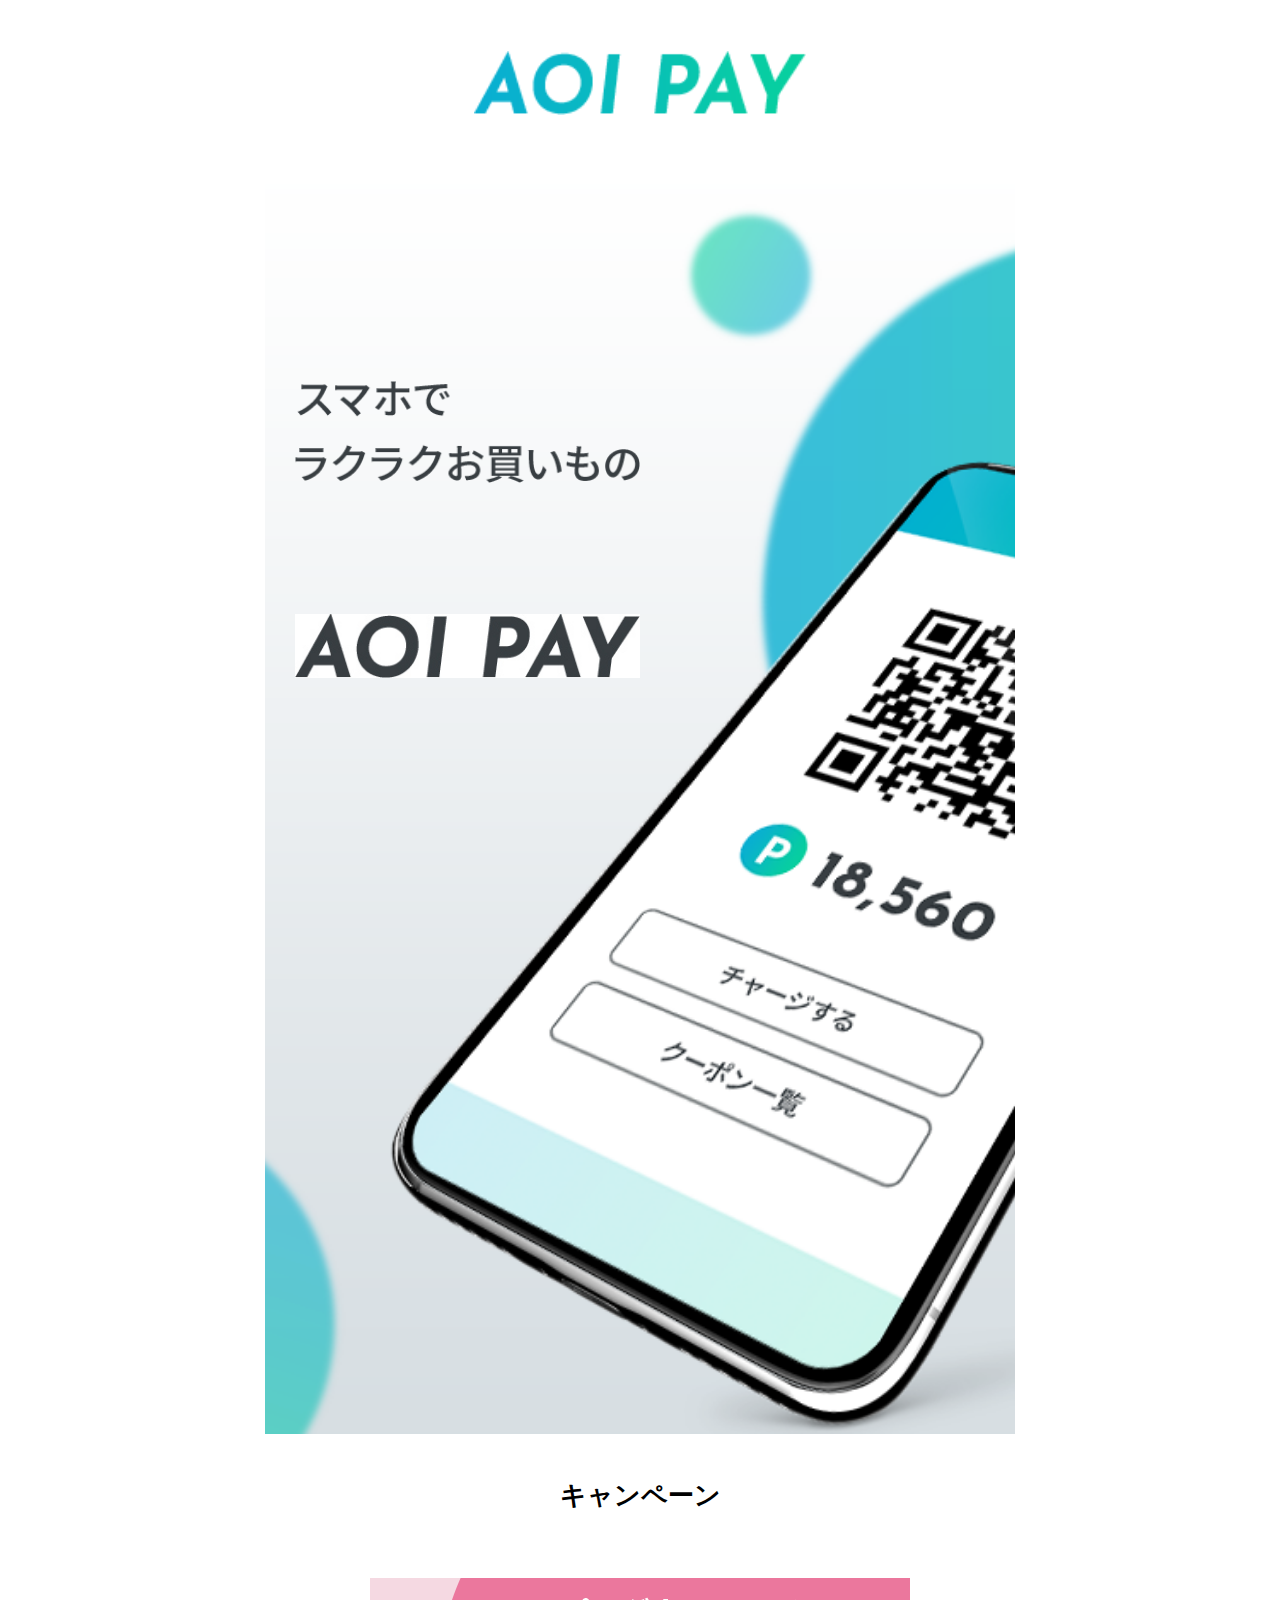
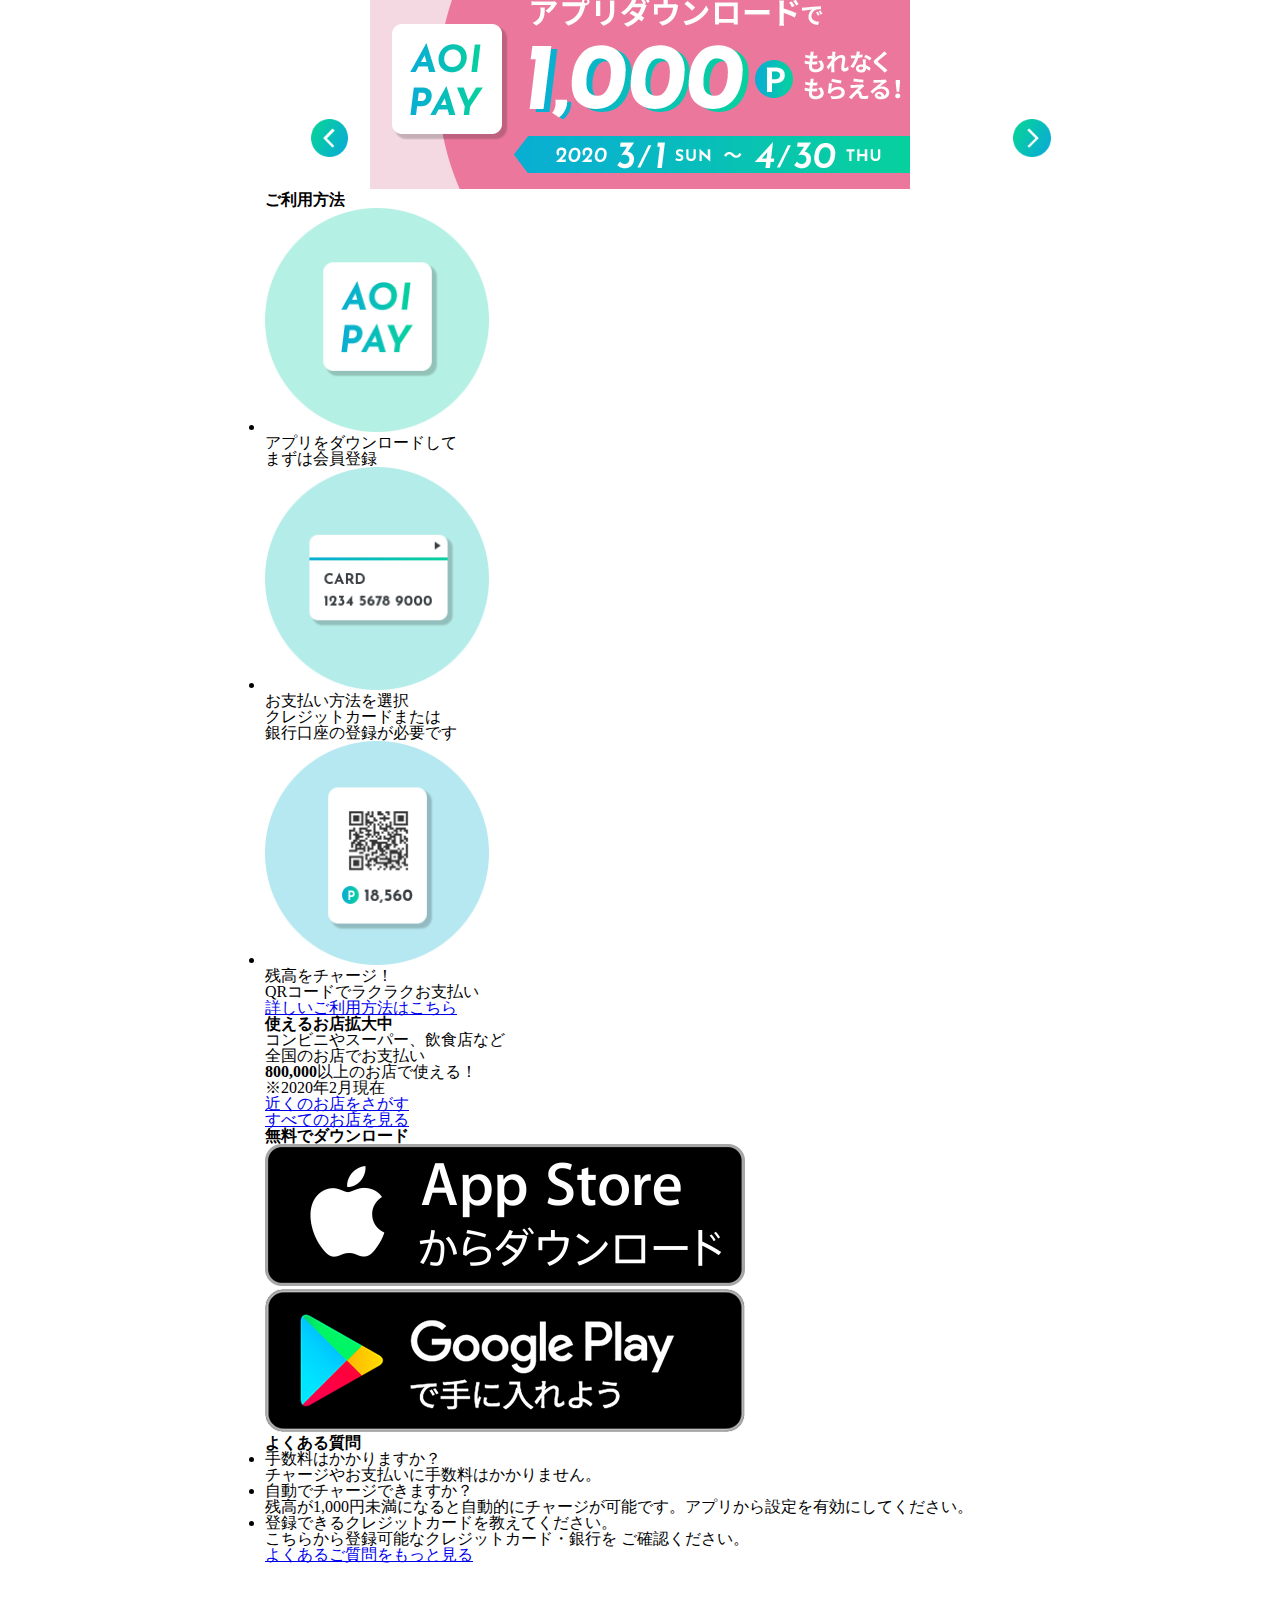
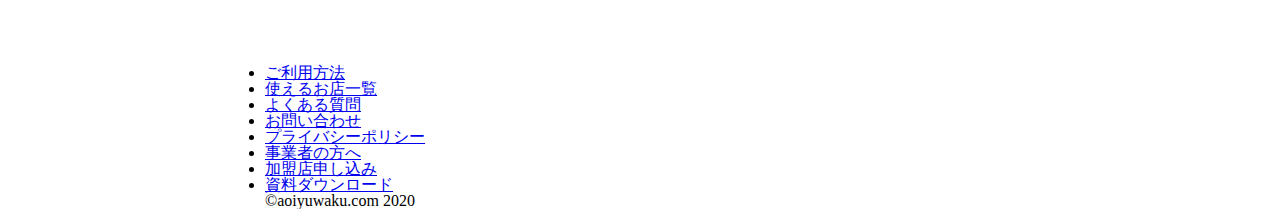
==== index.html @ 3f1d5251 "自宅修正0909" ====
<!DOCTYPE html>
<html lang="ja">

<head>
    <meta charset="UTF-8">
    <title>AOIPAY</title>
    <meta name="description" content="AOIPAY">
    <meta name="viewport" content="width=device-width, initial-scale=1">
    <link href="reset.css" rel="stylesheet" type="text/css">
    <link href="style.css" rel="stylesheet" type="text/css">
</head>

<body>
    <header>
        <p class="header_aoipay"><img src="images/header_aoipay.png" alt="AOIPAY"></p>
        <p class="headar_btn"><img src="images/header_menu.png" alt="menu"></p>
        <p><img src="images/border.png" alt="線"></p>
    </header>
    <section class="main_view">
        <h1><img src="images/main_aoipay.png" alt="AOIPAY"></h1>
        <p><img src="images/main_leadtxt.png" alt="スマホでラク ラクお買いもの"></p>
    </section>
    <section class="campaign">
        <h2>キャンペーン</h2>
        <div class="campaign-grop">
            <a herf="#"><img src="images/bnr.png" class="campaign-bnr" alt="アプリダウンロードで1000Pもらえる"></a>
            <p class="campaign-left_btn"><img src="images/left_btn.png" alt=""></p>
            <p class="campaign-right_btn"><img src="images/right_btn.png" alt=""></p>
        </div>
    </section>
    <section class="service">
        <h2>ご利用方法</h2>
        <div class="service_grop">
            <ul>
                <li>
                    <p class="aoipay_icon"><img src="images/aoipay_icon.png" alt="AOIPAY"></p>
                    <p class="service_text">アプリをダウンロードして<br>まずは会員登録</p>
                </li>
                <li>
                    <p class="card_icon"><img src="images/card_icon.png" alt="カード"></p>
                    <div class="service_text">
                        <p>お支払い方法を選択</p>
                        <p>クレジットカードまたは<br>銀行口座の登録が必要です</p>
                    </div>
                </li>
                <li>
                    <p class="QR-icon"><img src="images/QR-icon.png" alt=QRコード></p>
                    <p class="service_text">残高をチャージ！<br>QRコードでラクラクお支払い</p>
                </li>
            </ul>
        </div>
        <div class="btn"><a href="#">詳しいご利用方法はこちら</a></div>
    </section>
    <section class="announce">
        <h2>使えるお店拡大中</h2>
        <p>コンビニやスーパー、飲食店など<br>全国のお店でお支払い</p>
        <p><b>800,000</b>以上のお店で使える！</p>
        <p>※2020年2月現在</p>
        <div><a href="#">近くのお店をさがす</a></div>
        <div><a href="#">すべてのお店を見る</a></div>
    </section>
    <section class="download">
        <h2>無料でダウンロード</h2>
        <p><a herf="#" target="_blank" rel="noopener noreferrer"><img src="images/appstore.png"
                    alt="App Storeからダウンロード"></a></p>
        <p><a herf="#" target="_blank" rel="noopener noreferrer"><img src="images/googleplay.png"
                    alt="Google Playで手に入れよう"></a></p>
    </section>
    <section class="cussion">
        <h2>よくある質問</h2>
        <ul>
            <li>
                <dl>
                    <dt>手数料はかかりますか？</dt>
                    <dd>チャージやお支払いに手数料はかかりません。</dd>
                </dl>
            </li>
            <li>
                <dl>
                    <dt>自動でチャージできますか？</dt>
                    <dd>残高が1,000円未満になると自動的にチャージが可能です。アプリから設定を有効にしてください。</dd>
                </dl>
            </li>
            <li>
                <dl>
                    <dt>登録できるクレジットカードを教えてください。</dt>
                    <dd><a herf="#">こちら</a>から登録可能なクレジットカード・銀行を ご確認ください。</dd>
                </dl>
            </li>
            <div><a href="#">よくあるご質問をもっと見る</a></div>
        </ul>
    </section>
    <footer>
        <p><img src="images/footer_aoipay.png" alt="AOIPAY"></p>
        <div>
            <a href="＃" target="_blank" rel="noopener noreferrer"><img src="images/twitter.png" alt="Twitter"></a>
            <a href="＃" target="_blank" rel="noopener noreferrer"><img src="images/facebook.png" alt="facebook"></a>
            <a href="＃" target="_blank" rel="noopener noreferrer"><img src="images/instagram.png" alt="Instagram"></a>
        </div>
        <div>
            <ul>
                <li><a href="#" target="_blank" rel="noopener noreferrer">ご利用方法</a></li>
                <li><a href="#" target="_blank" rel="noopener noreferrer">使えるお店一覧</a></li>
                <li><a href="#" target="_blank" rel="noopener noreferrer">よくある質問</a></li>
                <li><a href="#" target="_blank" rel="noopener noreferrer">お問い合わせ</a></li>
                <li><a href="#" target="_blank" rel="noopener noreferrer">プライバシーポリシー</a></li>
                <li><a href="#" target="_blank" rel="noopener noreferrer">事業者の方へ</a></li>
                <li><a href="#" target="_blank" rel="noopener noreferrer">加盟店申し込み</a></li>
                <li><a href="#" target="_blank" rel="noopener noreferrer">資料ダウンロード</a></li>
            </ul>
            <p><small>&copy;aoiyuwaku.com 2020</small></p>
        </div>
    </footer>
</body>

</html>
---- style.css ----
body {
    max-width: 750px;
    margin: 0 auto;
}

header {
    position: relative;
    height: 12vw;
}

header .header_aoipay {
    width: 26vw;
    margin: 0 auto;
    height: 12vw;
    padding-top: 4vw;
}

header .header_aoipay img {
    width: 26vw;
}

header .headar_btn img {
    height: 9vw;
    position: absolute;
    left: 88vw;
    top: 1.7vw;
}

/*メイン*/

.main_view {
    max-width: 100%;
    height: 100vw;
    background-image: url(images/mv.png);
    background-position: center;
    background-size: cover;
    position: relative;
}

.main_view h1 img {
    position: absolute;
    top: 36%;
    left: 4%;
    width: 46%;
}

.main_view p img {
    position: absolute;
    top: 17.8%;
    left: 4%;
    width: 46%;
}

.campaign h2 {
    font-size: 1.6rem;
    text-align: center;
    margin-top: 6.6%;
    margin-bottom: 9.3%;
}

.campaign .campaign-grop {
    width: 72%;
    margin: 0 auto;
    position: relative;
}

.campaign .campaign-grop img {
    width: 72%;
    margin: 0 auto;
}

.campaign-left_btn img {
    width: 100%;
}

.campaign .campaign-grop .campaign-bnr {
    width: 100%;
    position: relative;
}

.campaign .campaign-right_btn img {
    width: 100%;
}

.campaign .campaign-left_btn img {
    width: 100%;
}

.campaign .campaign-left_btn {
    width: 7%;
    position: absolute;
    left: -11%;
    top: 11vw;
}

.campaign .campaign-right_btn {
    width: 7%;
    position: absolute;
    right: -11vw;
    top: 11vw;
}

.service  .aoipay_icon{
    width: 100%;
}
.service .card_icon{
    width: 100%;
}
.service .QR-icon{
    width: 100%;
}
.service  .aoipay_icon img{
    width: 29.8%;
}
.service .card_icon img{
    width: 29.8%;
}
.service .QR-icon img{
    width: 29.8%;
}
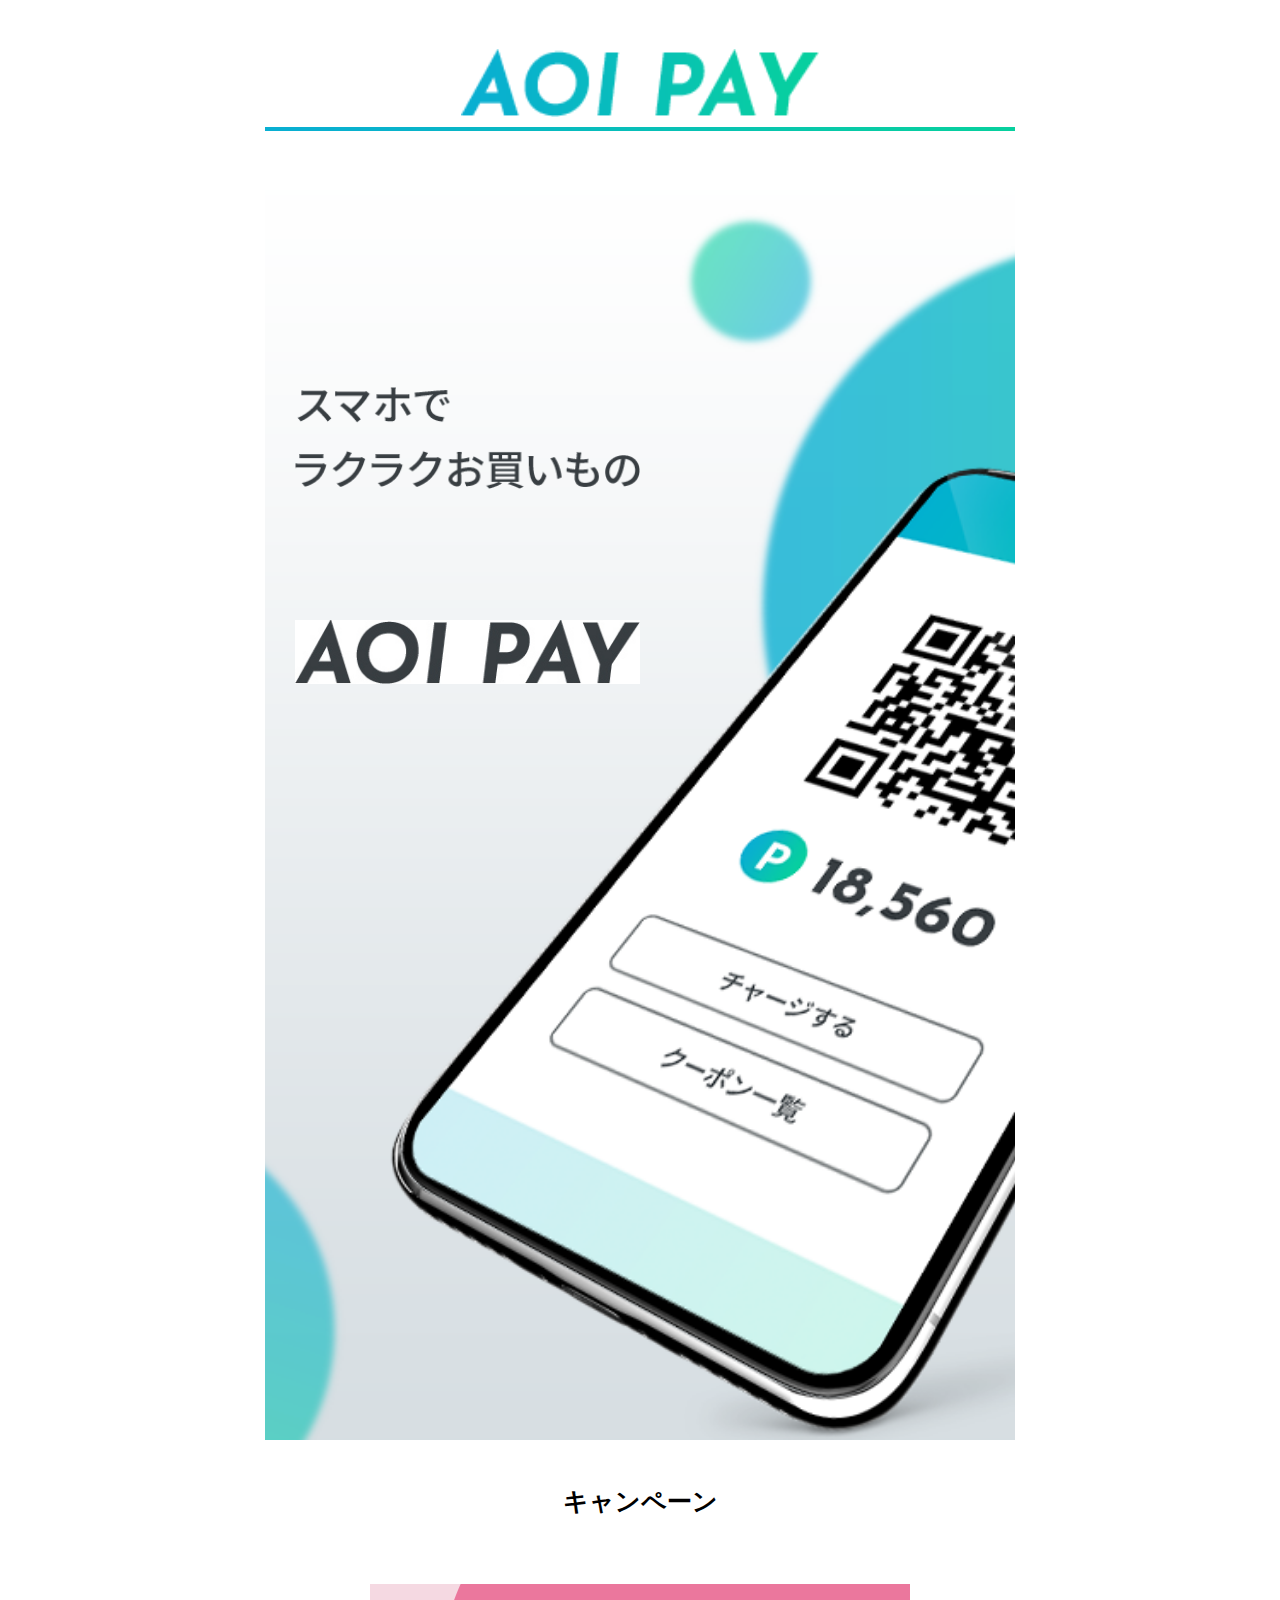
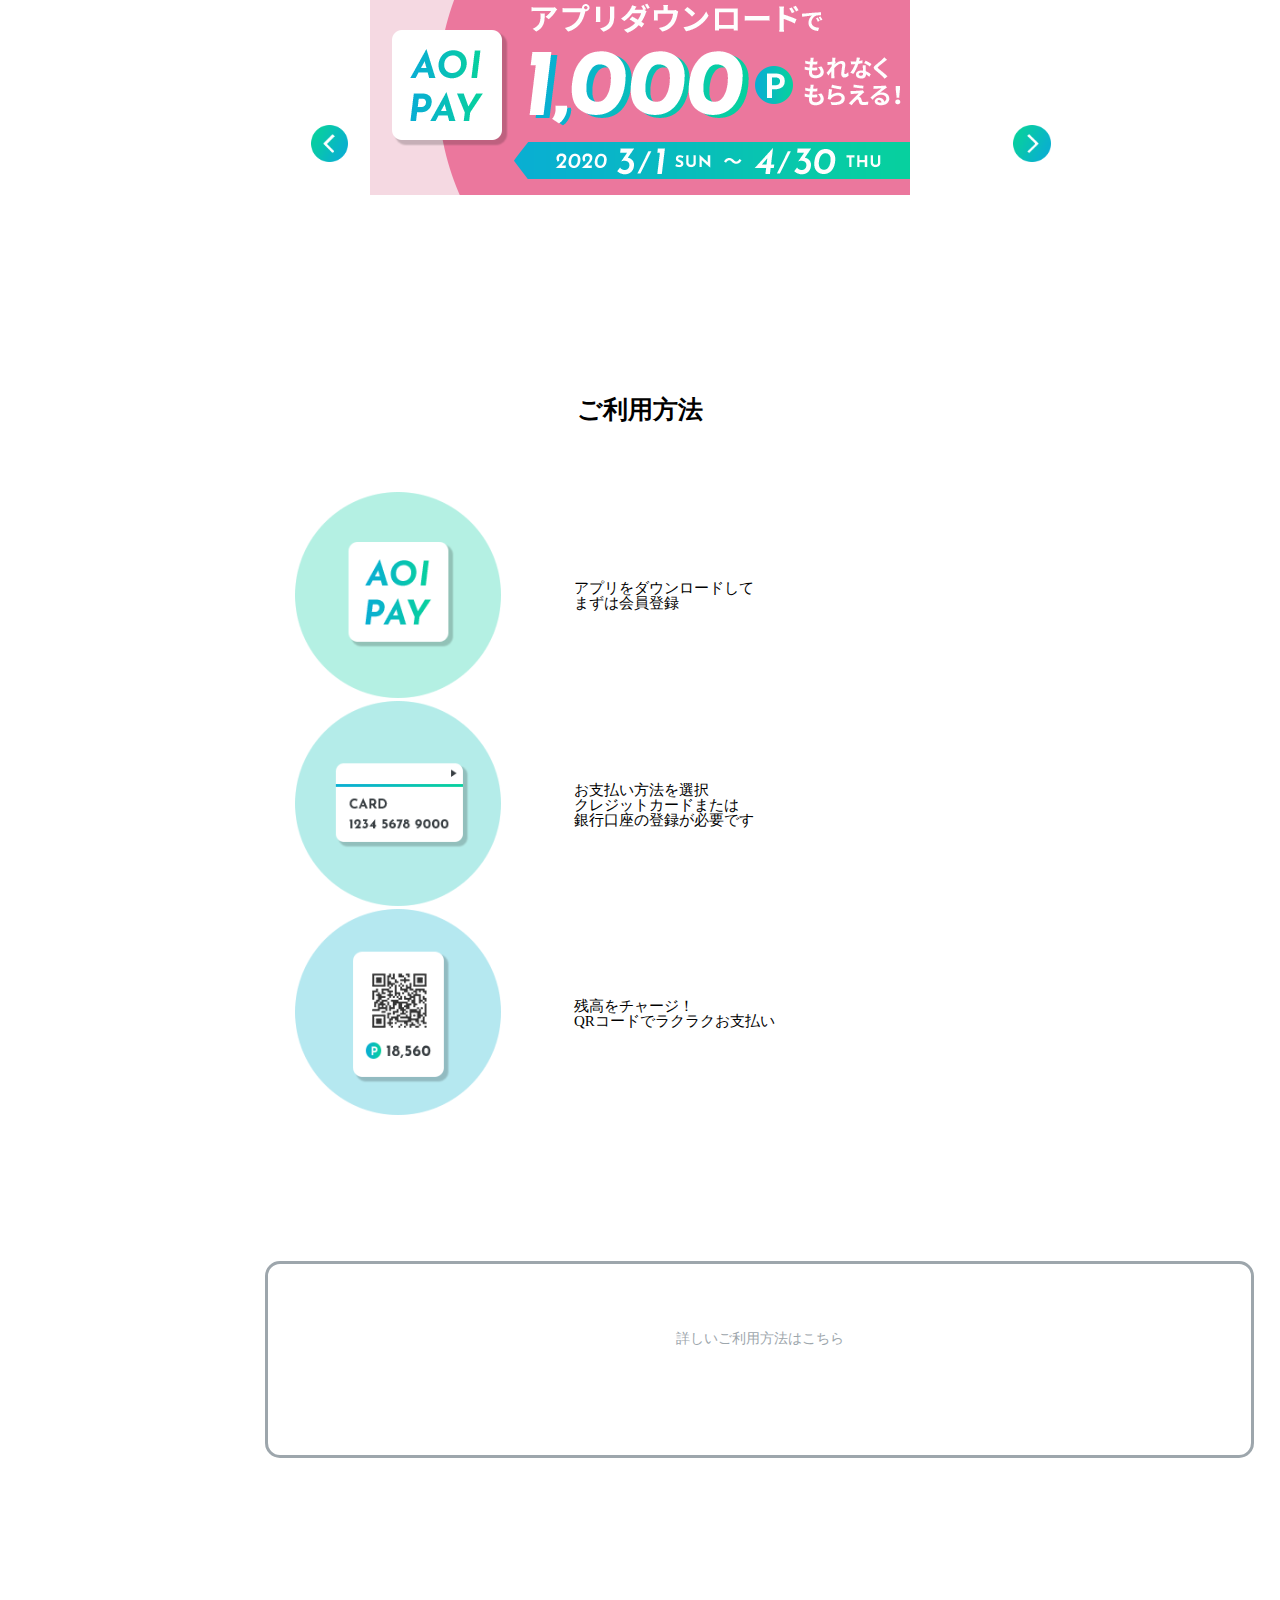
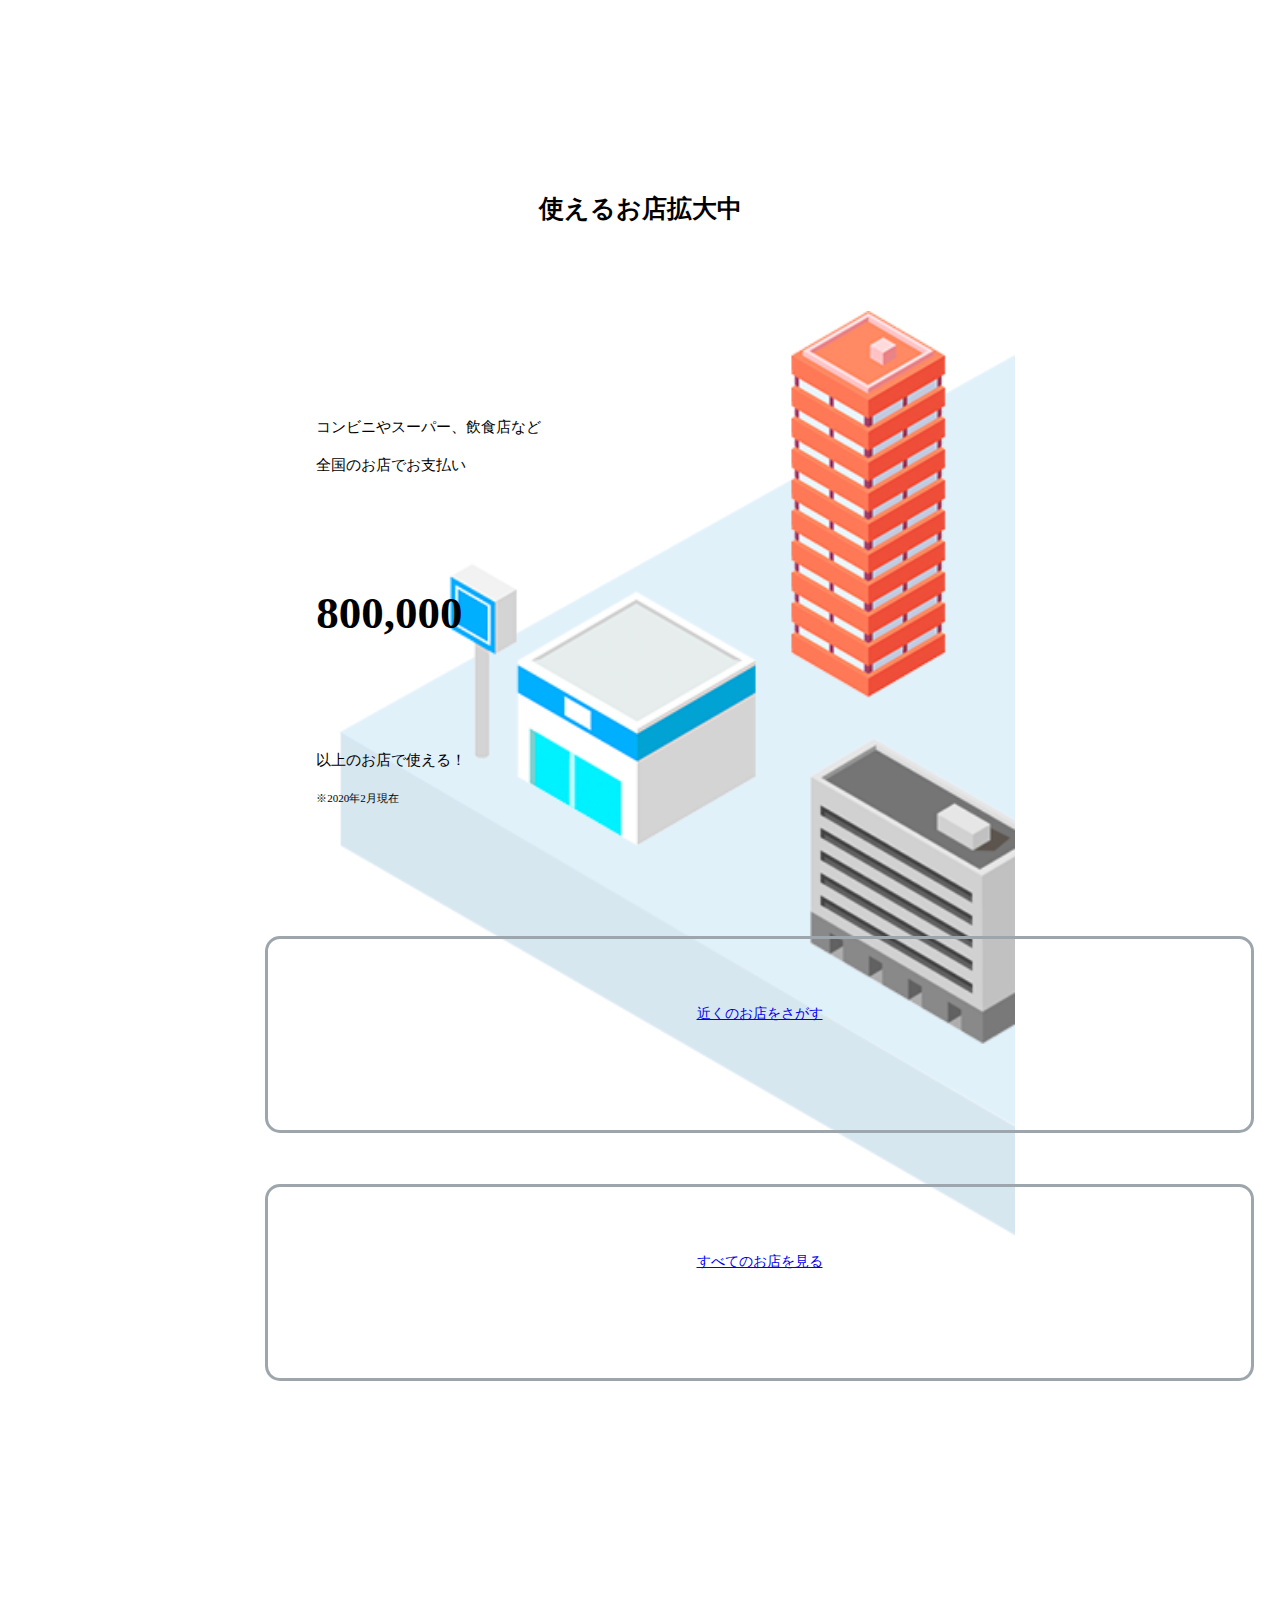
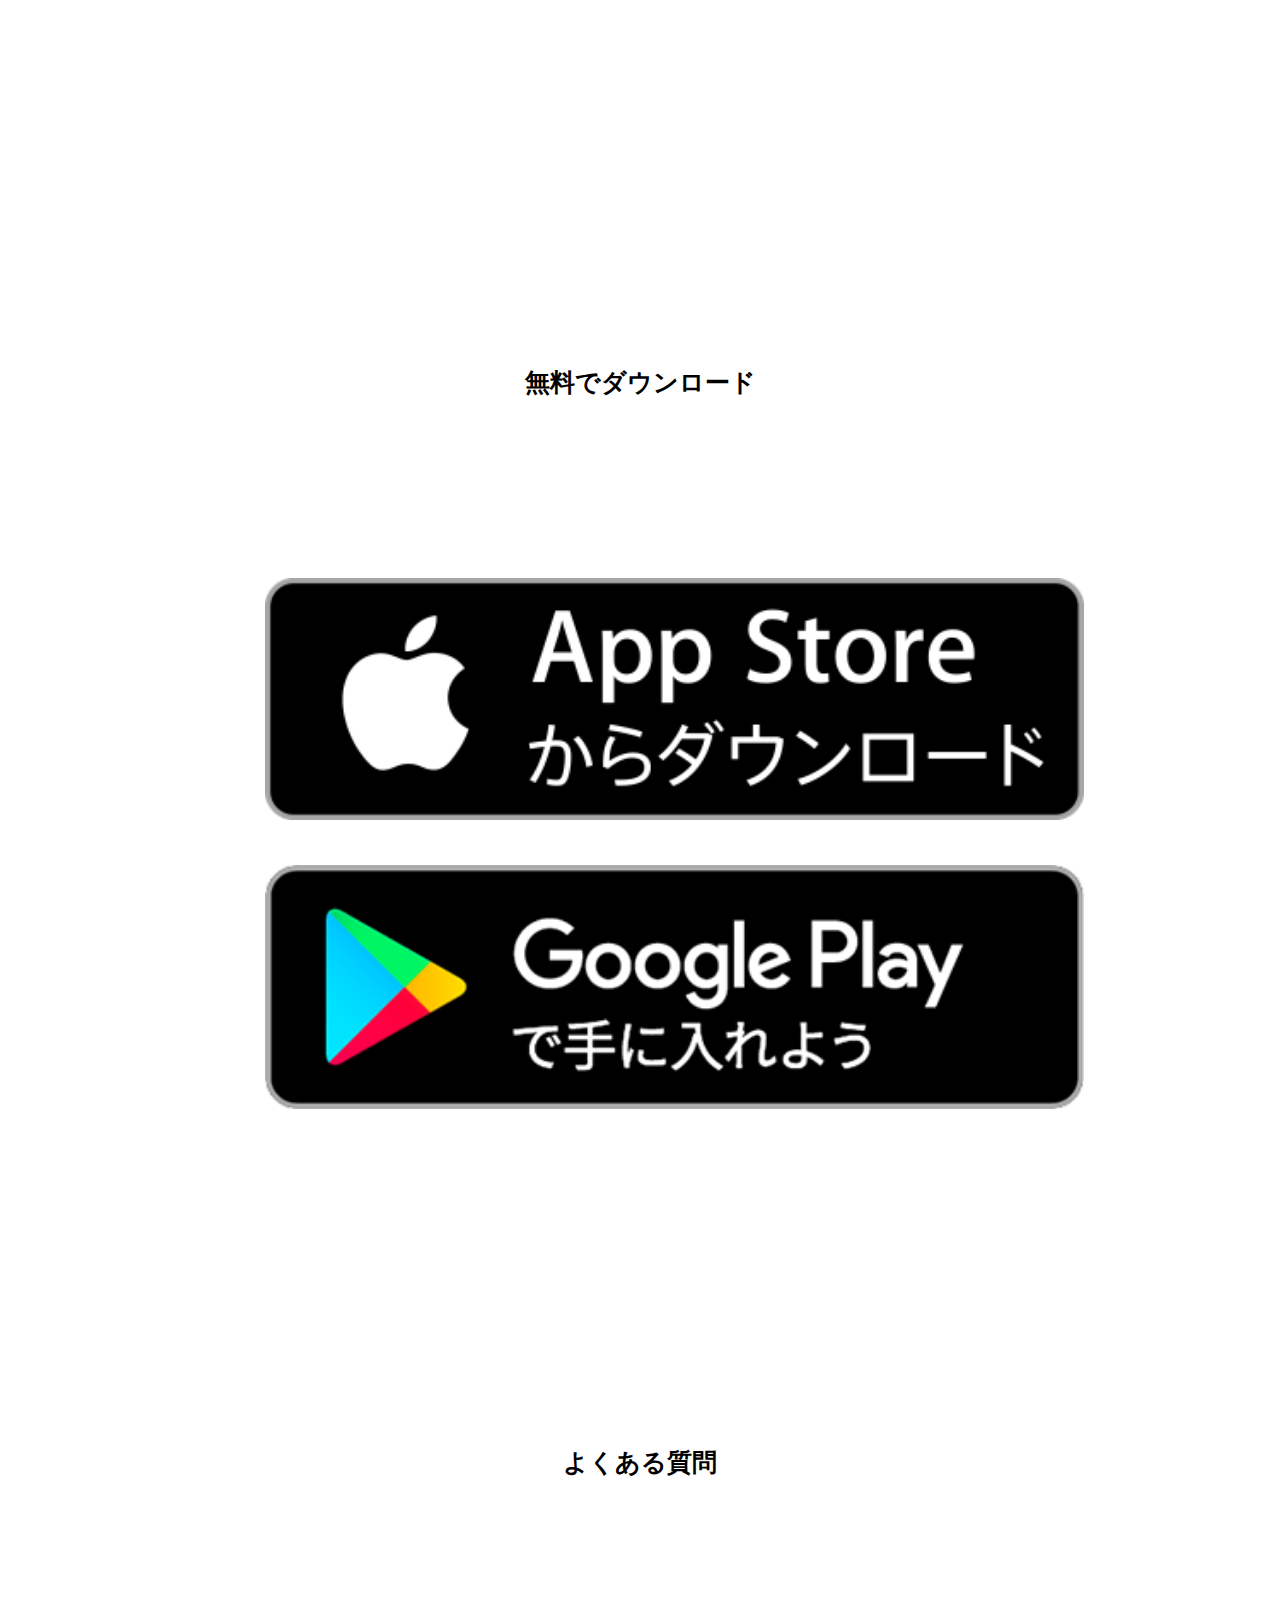
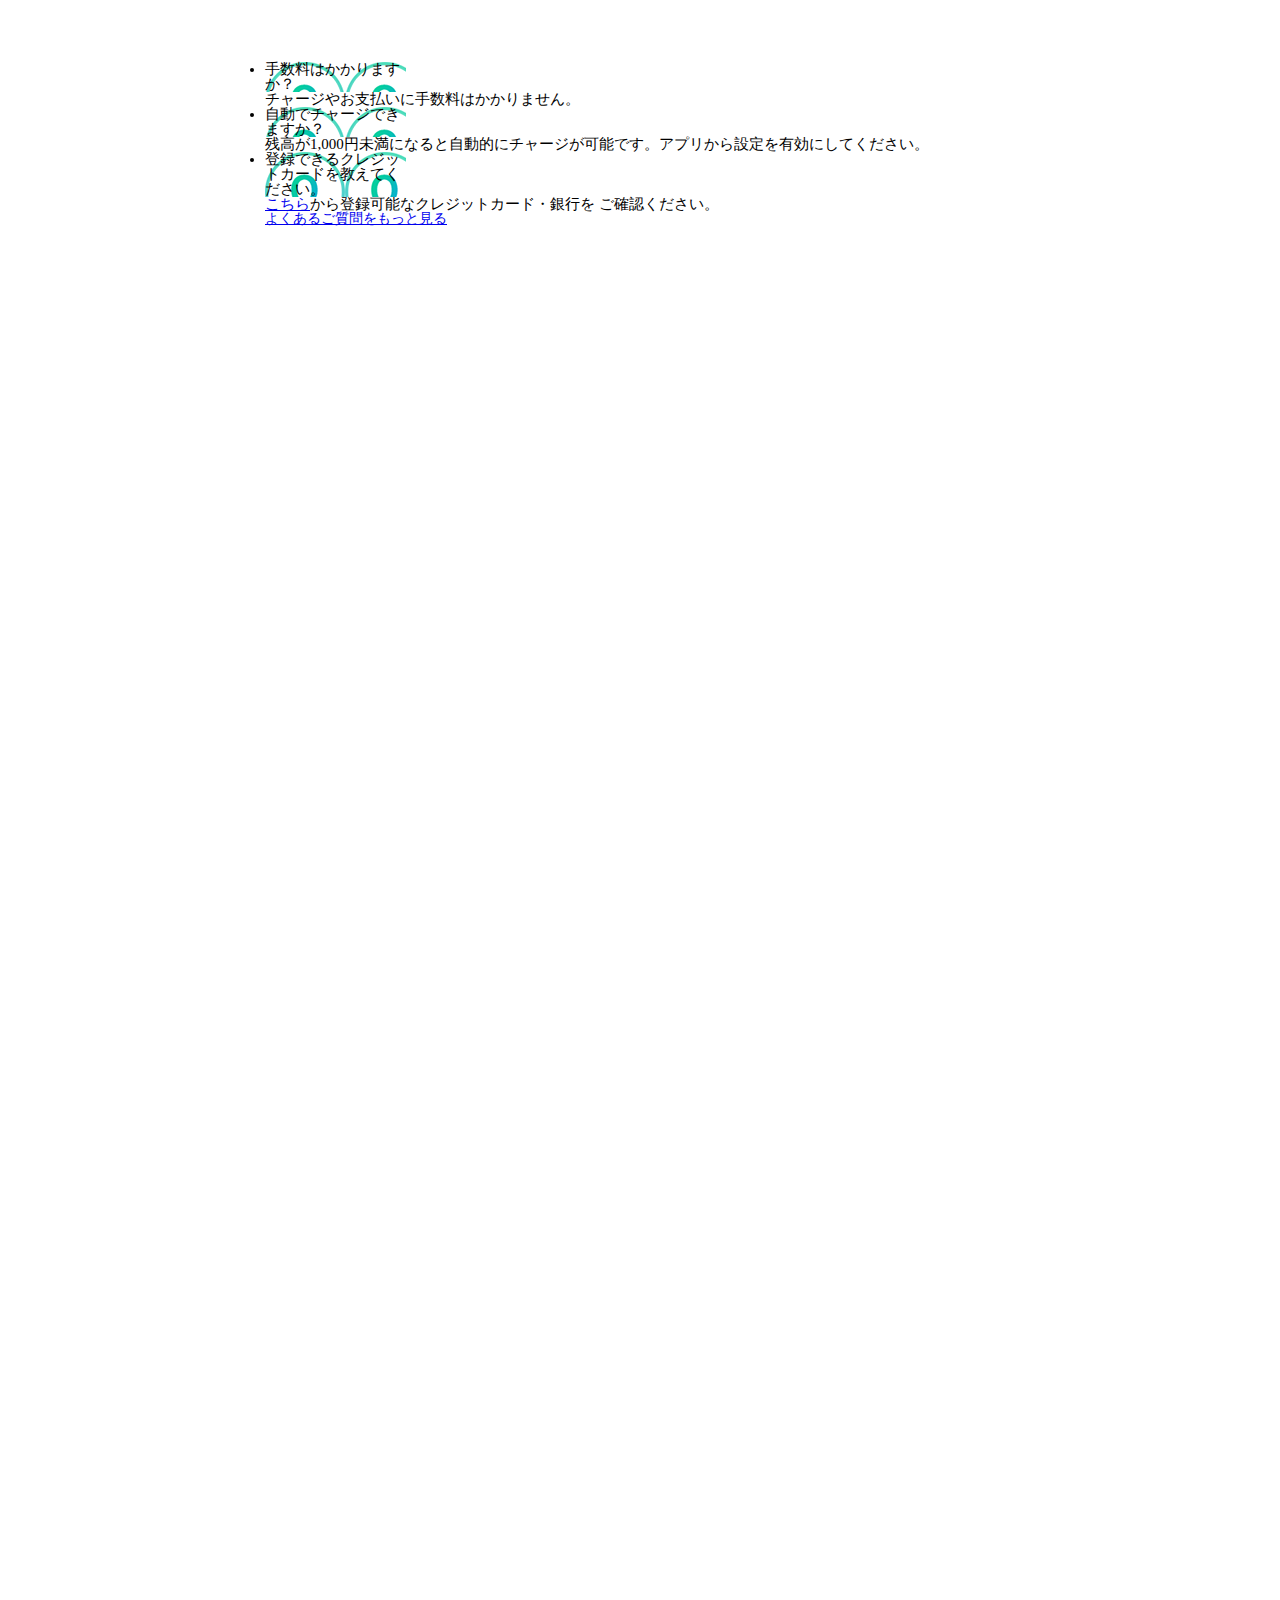
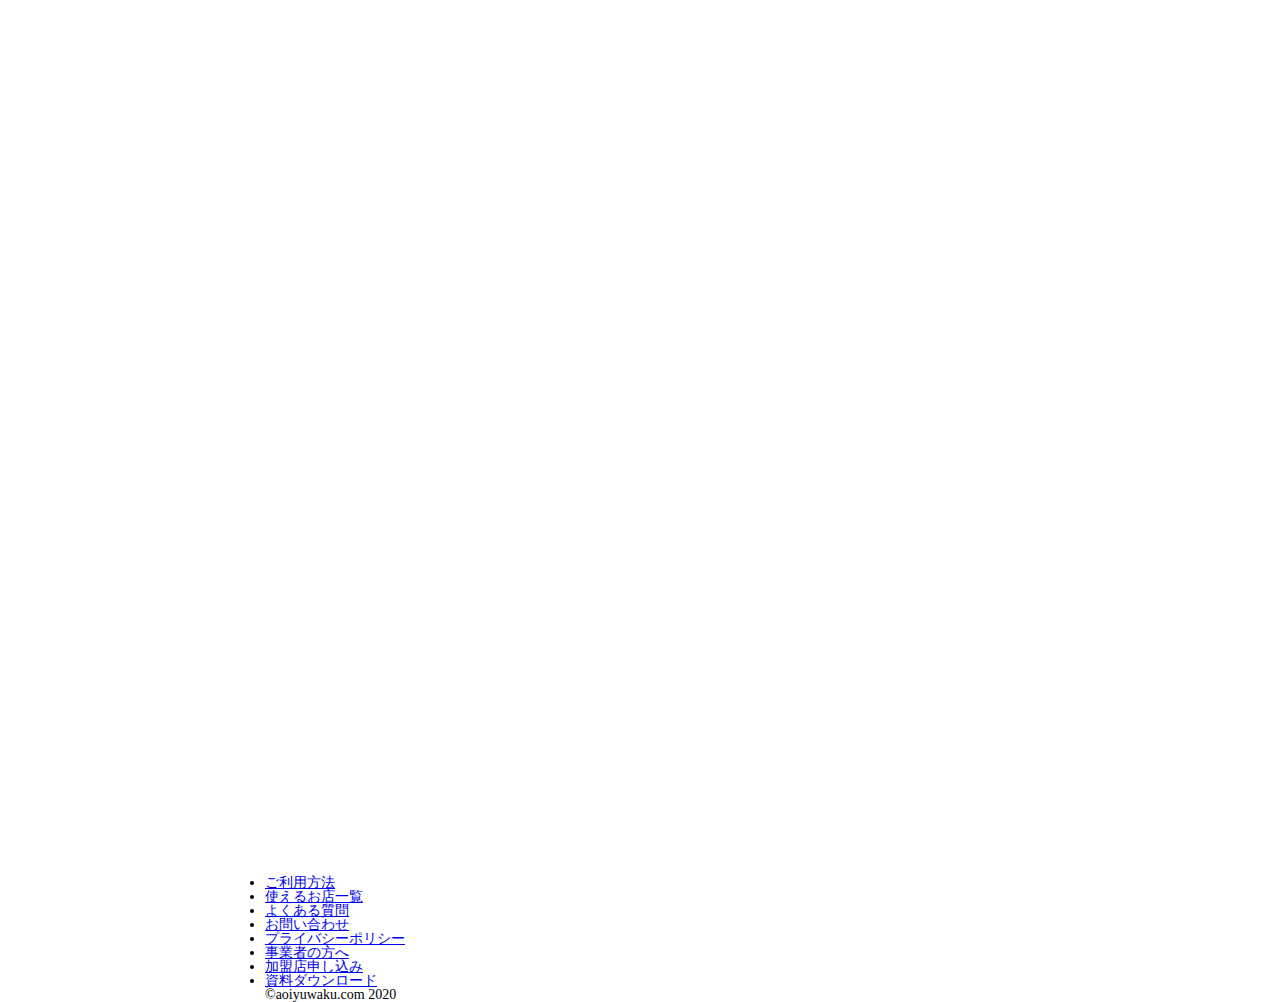
==== commit 80336251: "修正　自宅" ====
--- a/index.html
+++ b/index.html
@@ -23,7 +23,7 @@
     <section class="campaign">
         <h2>キャンペーン</h2>
         <div class="campaign-grop">
-            <a herf="#"><img src="images/bnr.png" class="campaign-bnr" alt="アプリダウンロードで1000Pもらえる"></a>
+            <a href="#"><img src="images/bnr.png" class="campaign-bnr" alt="アプリダウンロードで1000Pもらえる"></a>
             <p class="campaign-left_btn"><img src="images/left_btn.png" alt=""></p>
             <p class="campaign-right_btn"><img src="images/right_btn.png" alt=""></p>
         </div>
@@ -53,17 +53,20 @@
     </section>
     <section class="announce">
         <h2>使えるお店拡大中</h2>
-        <p>コンビニやスーパー、飲食店など<br>全国のお店でお支払い</p>
-        <p><b>800,000</b>以上のお店で使える！</p>
-        <p>※2020年2月現在</p>
-        <div><a href="#">近くのお店をさがす</a></div>
-        <div><a href="#">すべてのお店を見る</a></div>
+        <div class="announce-text">
+            <p>コンビニやスーパー、飲食店など<br>全国のお店でお支払い</p>
+            <p><b>800,000</b><br>以上のお店で使える！</p>
+            <p>※2020年2月現在</p>
+        </div>
+        </div>
+        <div class="announce-btn"><a href="#">近くのお店をさがす</a></div>
+        <div class="announce-btn"><a href="#">すべてのお店を見る</a></div>
     </section>
     <section class="download">
         <h2>無料でダウンロード</h2>
-        <p><a herf="#" target="_blank" rel="noopener noreferrer"><img src="images/appstore.png"
+        <p><a href="#" target="_blank" rel="noopener noreferrer"><img src="images/appstore.png"
                     alt="App Storeからダウンロード"></a></p>
-        <p><a herf="#" target="_blank" rel="noopener noreferrer"><img src="images/googleplay.png"
+        <p><a href="#" target="_blank" rel="noopener noreferrer"><img src="images/googleplay.png"
                     alt="Google Playで手に入れよう"></a></p>
     </section>
     <section class="cussion">
@@ -84,7 +87,7 @@
             <li>
                 <dl>
                     <dt>登録できるクレジットカードを教えてください。</dt>
-                    <dd><a herf="#">こちら</a>から登録可能なクレジットカード・銀行を ご確認ください。</dd>
+                    <dd><a href="#">こちら</a>から登録可能なクレジットカード・銀行を ご確認ください。</dd>
                 </dl>
             </li>
             <div><a href="#">よくあるご質問をもっと見る</a></div>
--- a/style.css
+++ b/style.css
@@ -1,26 +1,32 @@
+html {
+    font-size: 62.5%;
+}
+
 body {
     max-width: 750px;
     margin: 0 auto;
+    font-size: 1.4rem;
+}
+
+img {
+    width: 100%;
 }
 
 header {
     position: relative;
     height: 12vw;
+    border-bottom: solid 0.5vw;
+    border-image: linear-gradient(to right, #09afd2 0%, #07cfa0 100%);
 }
 
 header .header_aoipay {
-    width: 26vw;
-    margin: 0 auto;
-    height: 12vw;
-    padding-top: 4vw;
-}
-
-header .header_aoipay img {
-    width: 26vw;
-}
-
-header .headar_btn img {
-    height: 9vw;
+    width: 28vw;
+    margin: 0 auto;
+    padding-top: 3.8vw;
+}
+
+header .headar_btn {
+    width: 9vw;
     position: absolute;
     left: 88vw;
     top: 1.7vw;
@@ -37,14 +43,14 @@
     position: relative;
 }
 
-.main_view h1 img {
+.main_view h1 {
     position: absolute;
     top: 36%;
     left: 4%;
     width: 46%;
 }
 
-.main_view p img {
+.main_view p {
     position: absolute;
     top: 17.8%;
     left: 4%;
@@ -52,7 +58,7 @@
 }
 
 .campaign h2 {
-    font-size: 1.6rem;
+    font-size: 2.5rem;
     text-align: center;
     margin-top: 6.6%;
     margin-bottom: 9.3%;
@@ -64,26 +70,13 @@
     position: relative;
 }
 
-.campaign .campaign-grop img {
+.campaign .campaign-grop {
     width: 72%;
     margin: 0 auto;
 }
 
-.campaign-left_btn img {
-    width: 100%;
-}
-
 .campaign .campaign-grop .campaign-bnr {
-    width: 100%;
-    position: relative;
-}
-
-.campaign .campaign-right_btn img {
-    width: 100%;
-}
-
-.campaign .campaign-left_btn img {
-    width: 100%;
+    position: relative;
 }
 
 .campaign .campaign-left_btn {
@@ -100,21 +93,134 @@
     top: 11vw;
 }
 
-.service  .aoipay_icon{
-    width: 100%;
-}
-.service .card_icon{
-    width: 100%;
-}
-.service .QR-icon{
-    width: 100%;
-}
-.service  .aoipay_icon img{
-    width: 29.8%;
-}
-.service .card_icon img{
-    width: 29.8%;
-}
-.service .QR-icon img{
-    width: 29.8%;
+/*ご利用方法*/
+
+.service h2 {
+    font-size: 2.5rem;
+    text-align: center;
+    margin-top: 26.6%;
+    margin-bottom: 9.3%;
+}
+
+.service .service_text {
+    font-size: 1.5rem;
+}
+
+.service .aoipay_icon .card_icon .QR-icon {
+    width: 29.8%;
+}
+
+.service li {
+    display: flex;
+    width: 92%;
+    margin: 0 auto;
+    align-items: center;
+}
+
+.service li .aoipay_icon {
+    width: 29.8%;
+}
+
+.service li .card_icon {
+    width: 29.8%;
+}
+
+.service li .QR-icon {
+    width: 29.8%;
+}
+
+.service .btn {
+    border: solid;
+    border-radius: 15px;
+    color: rgb(157, 166, 172);
+    height: 9.6vw;
+    width: 76.8vw;
+    margin: 0 auto;
+    padding-top: 5.3vw;
+    text-align: center;
+    margin-top: 11.2vw;
+}
+
+.service .btn a {
+    text-decoration: none;
+    color: rgb(157, 166, 172);
+}
+.service_text {
+    margin-left: 5.73vw;
+}
+
+.announce {
+    background-image: url(images/town.png);
+    background-position: top 9vw right;
+    background-size: 52.8vw;
+    background-repeat: no-repeat;
+   
+}
+
+.announce h2 {
+    text-align: center;
+    font-size: 2.5rem;
+    margin-top: 26.4vw;
+    margin-bottom: 14.6vw;
+}
+
+.announce .announce-text {
+    text-align: left;
+    font-size: 1.5rem;
+    line-height:3vw;
+    margin-left: 4vw;
+}
+.announce .announce-text  :last-child{
+margin-bottom: 9.3vw;
+font-size: 1.1rem;
+}
+
+.announce .announce-text b {
+    font-size: 4.5rem;
+    line-height: 20vw;
+}
+
+.announce .announce-btn{
+    border: solid;
+    border-radius: 15px;
+    color: rgb(157, 166, 172);
+    height: 9.6vw;
+    width: 76.8vw;
+    margin: 0 auto;
+    padding-top: 5.3vw;
+    text-align: center;
+    margin-bottom: 4vw;
+}
+.announce .announce-btn :first-of-type{
+    margin-top: 10vw;
+   
+}
+
+.download h2 {
+    font-size: 2.5rem;
+    text-align: center;
+    margin-top: 46vw;
+    margin-bottom: 14.3vw;
+}
+
+.download p {
+    width: 64vw;
+    margin: 0 auto;
+    margin-bottom: 3.3vw;
+}
+
+.cussion h2 {
+    text-align: center;
+    font-size: 2.5rem;
+    margin-top: 26.4vw;
+    margin-bottom: 14.6vw;
+}
+
+.cussion dl {
+    font-size: 1.5rem;
+}
+
+.cussion dt {
+    background-image: url(images/Q-mark.png);
+    width: 11vw;
 }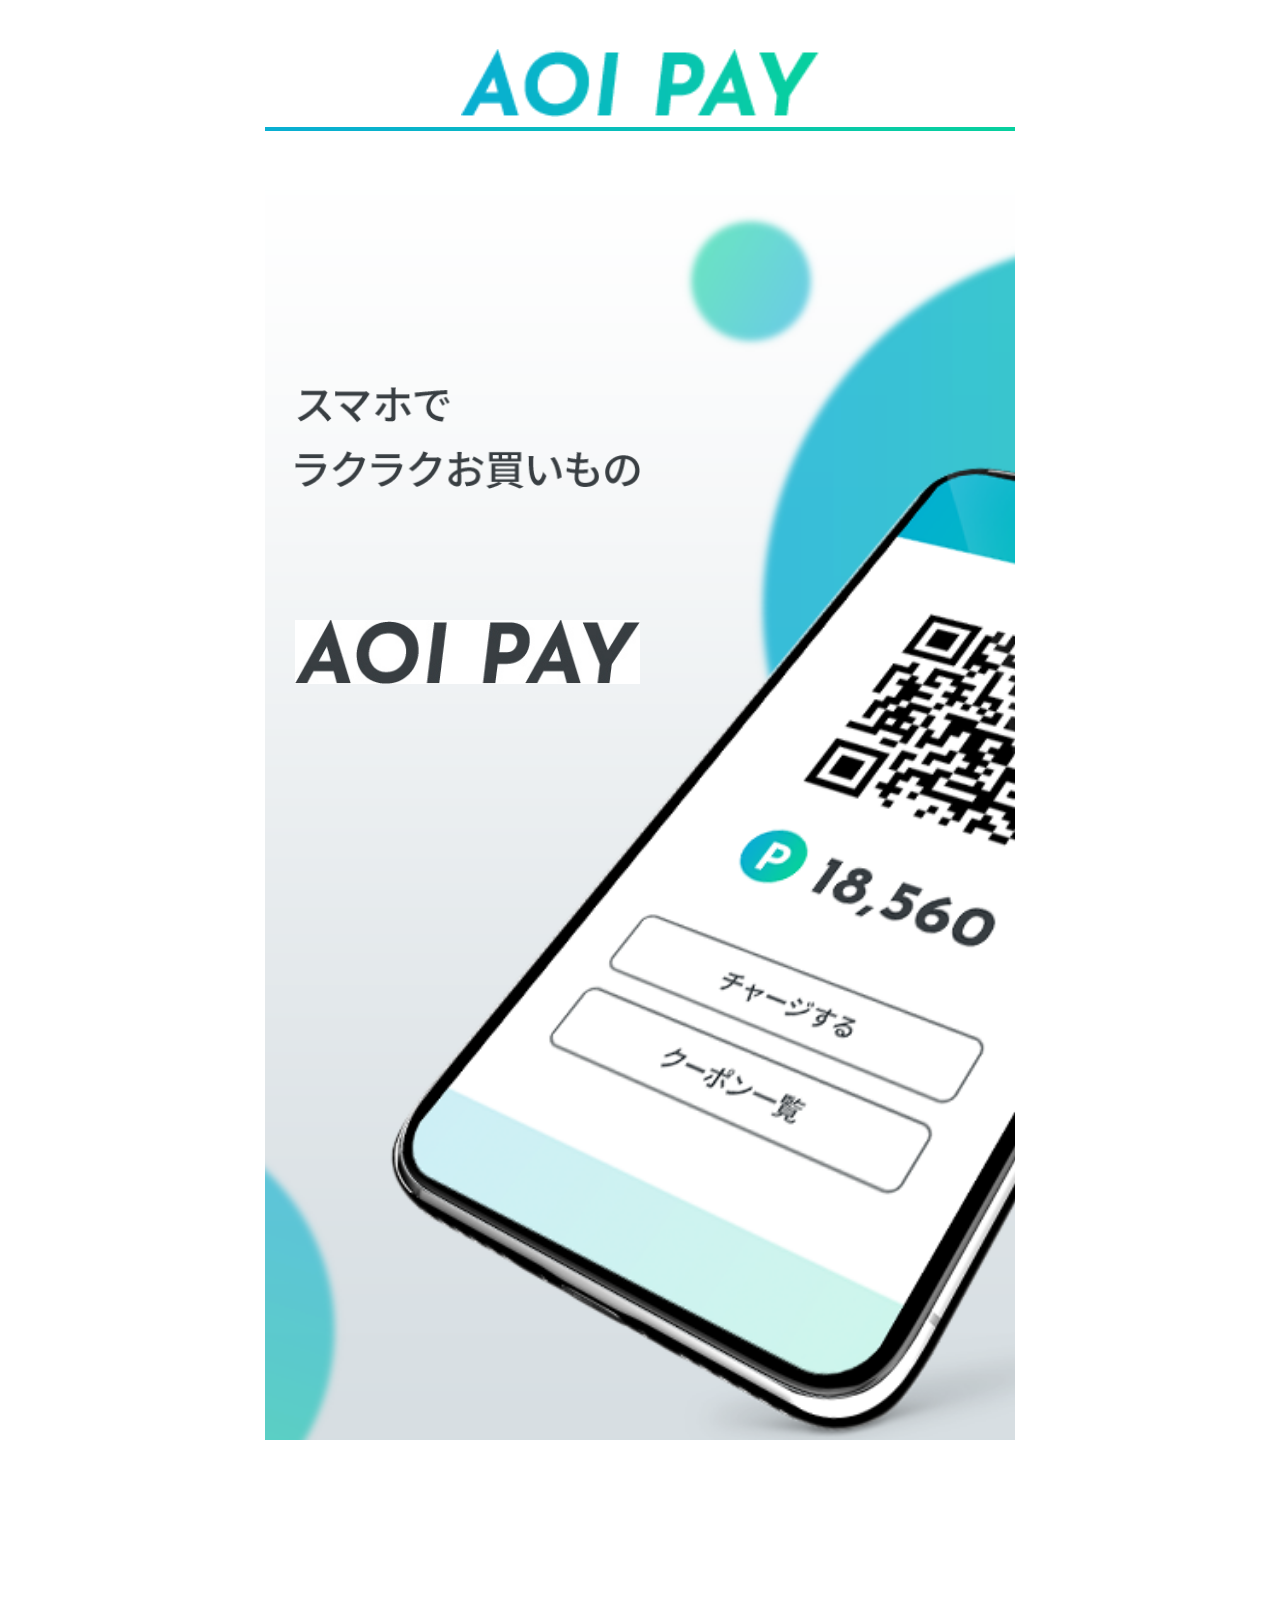
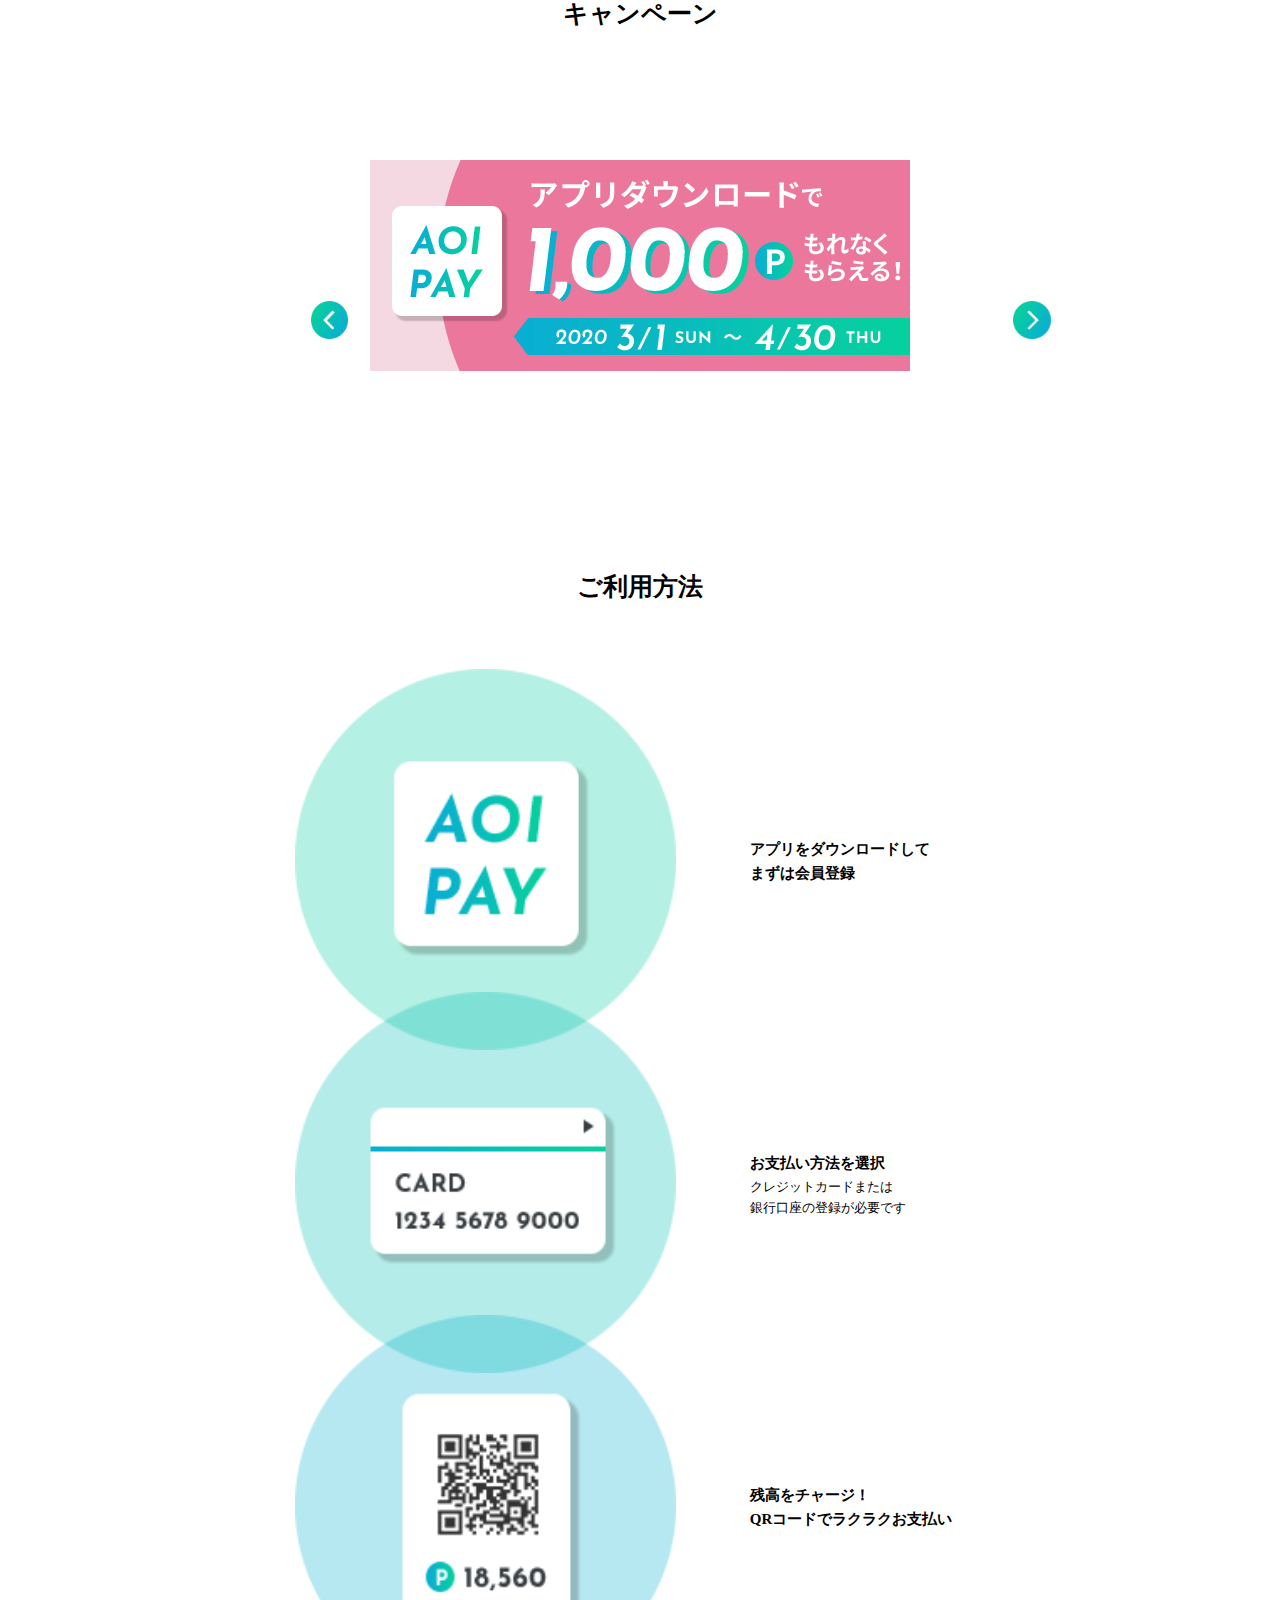
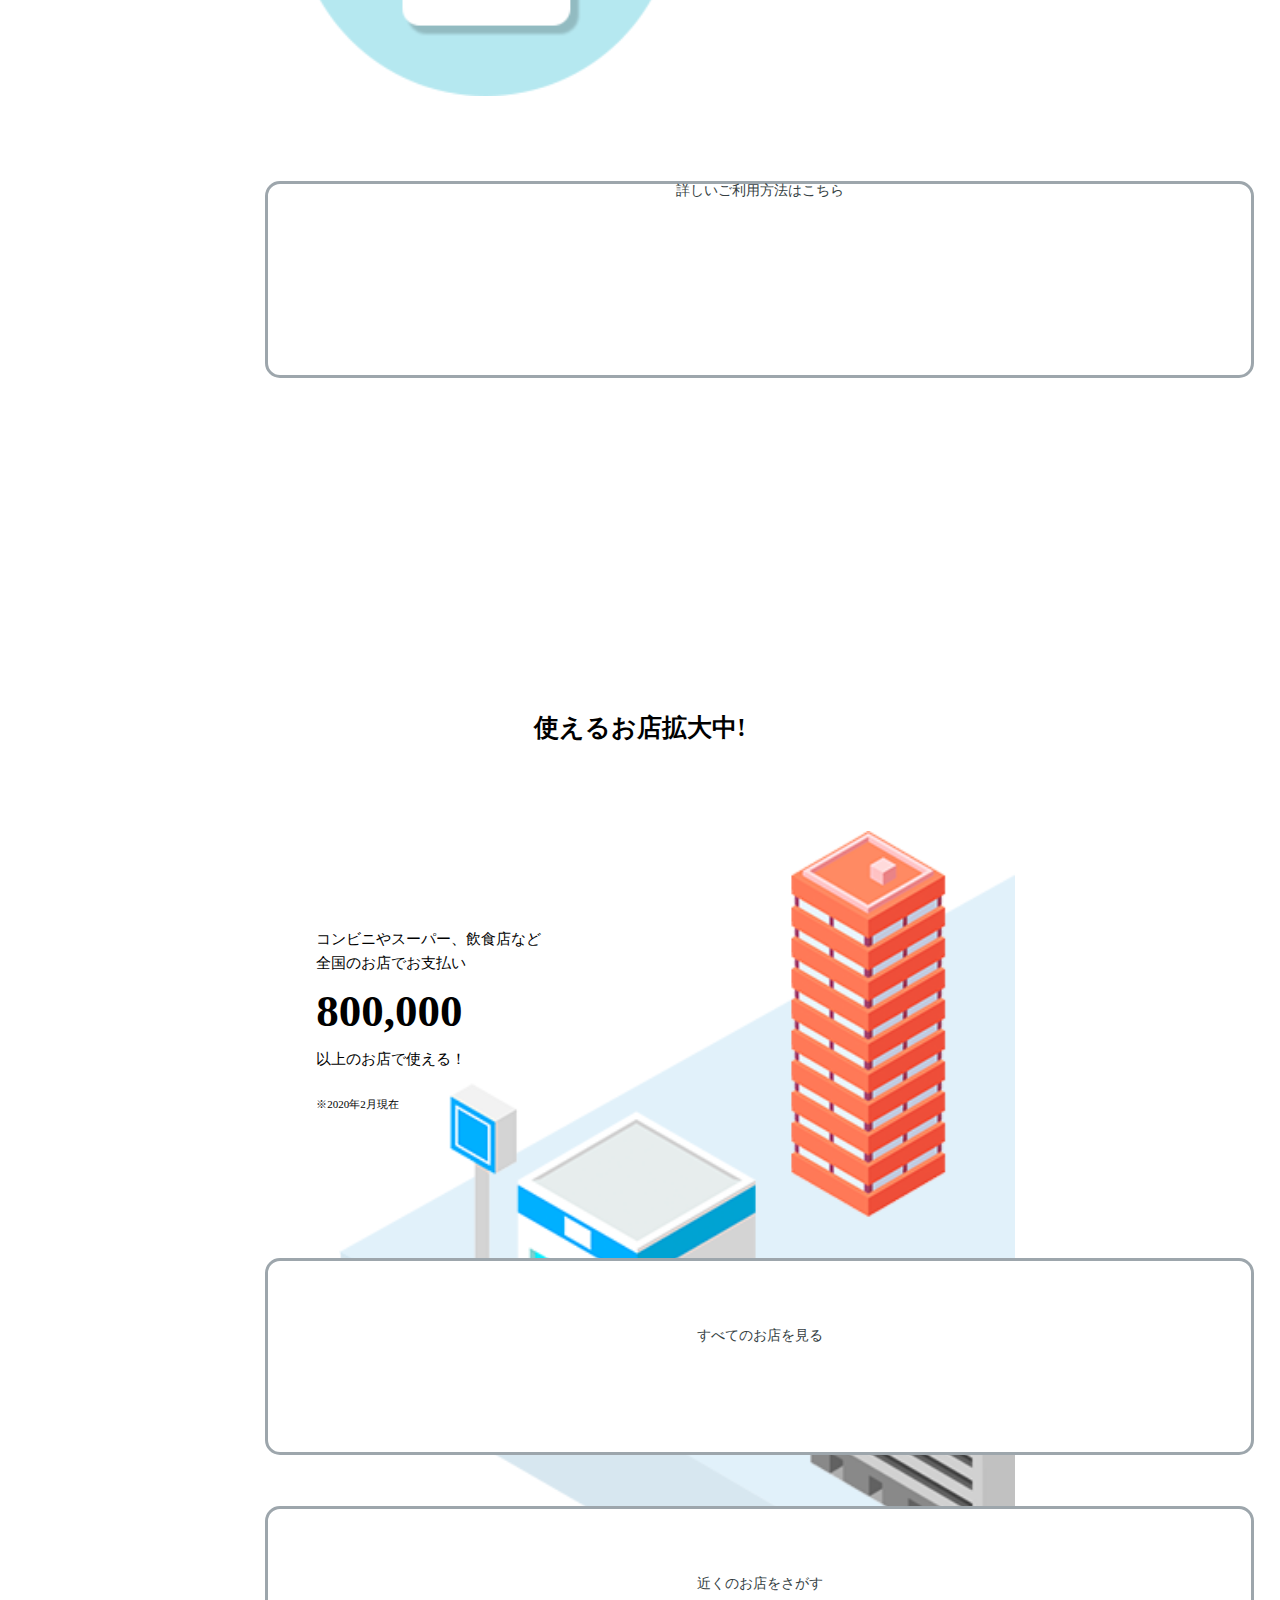
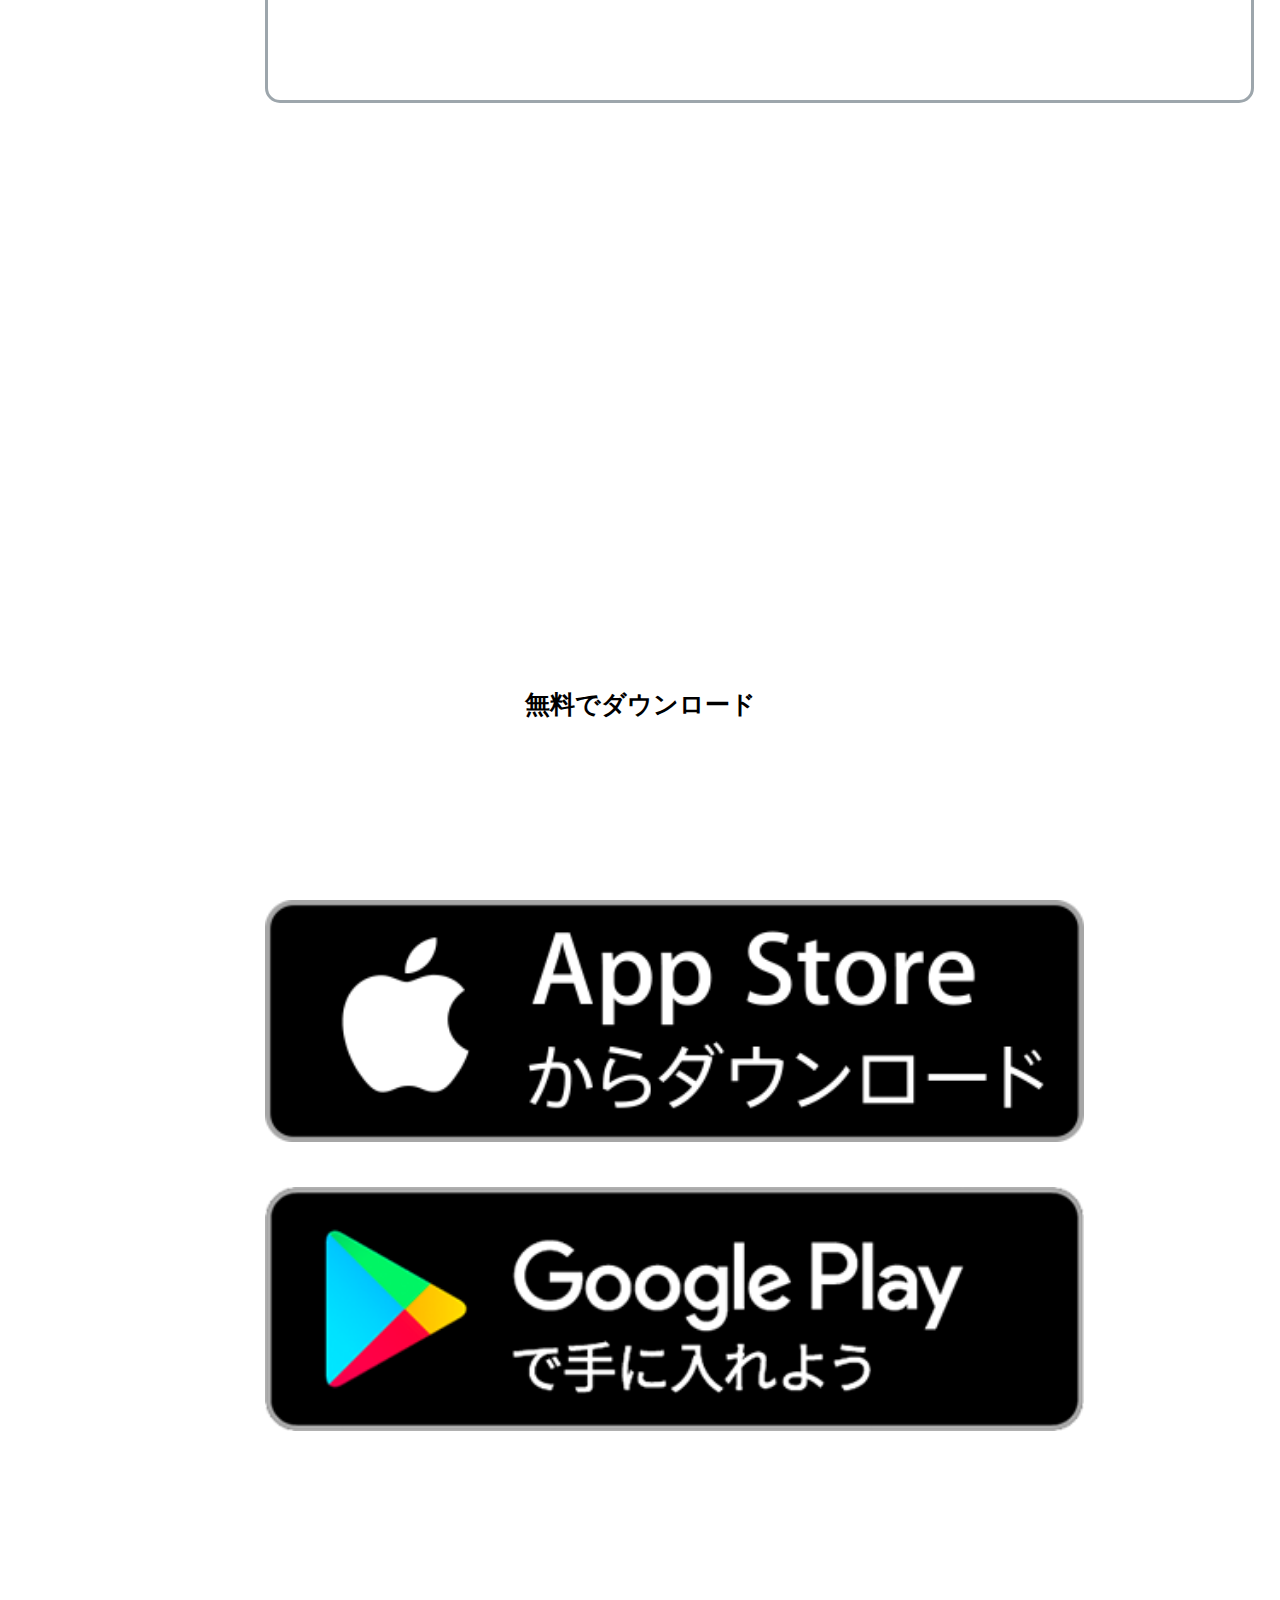
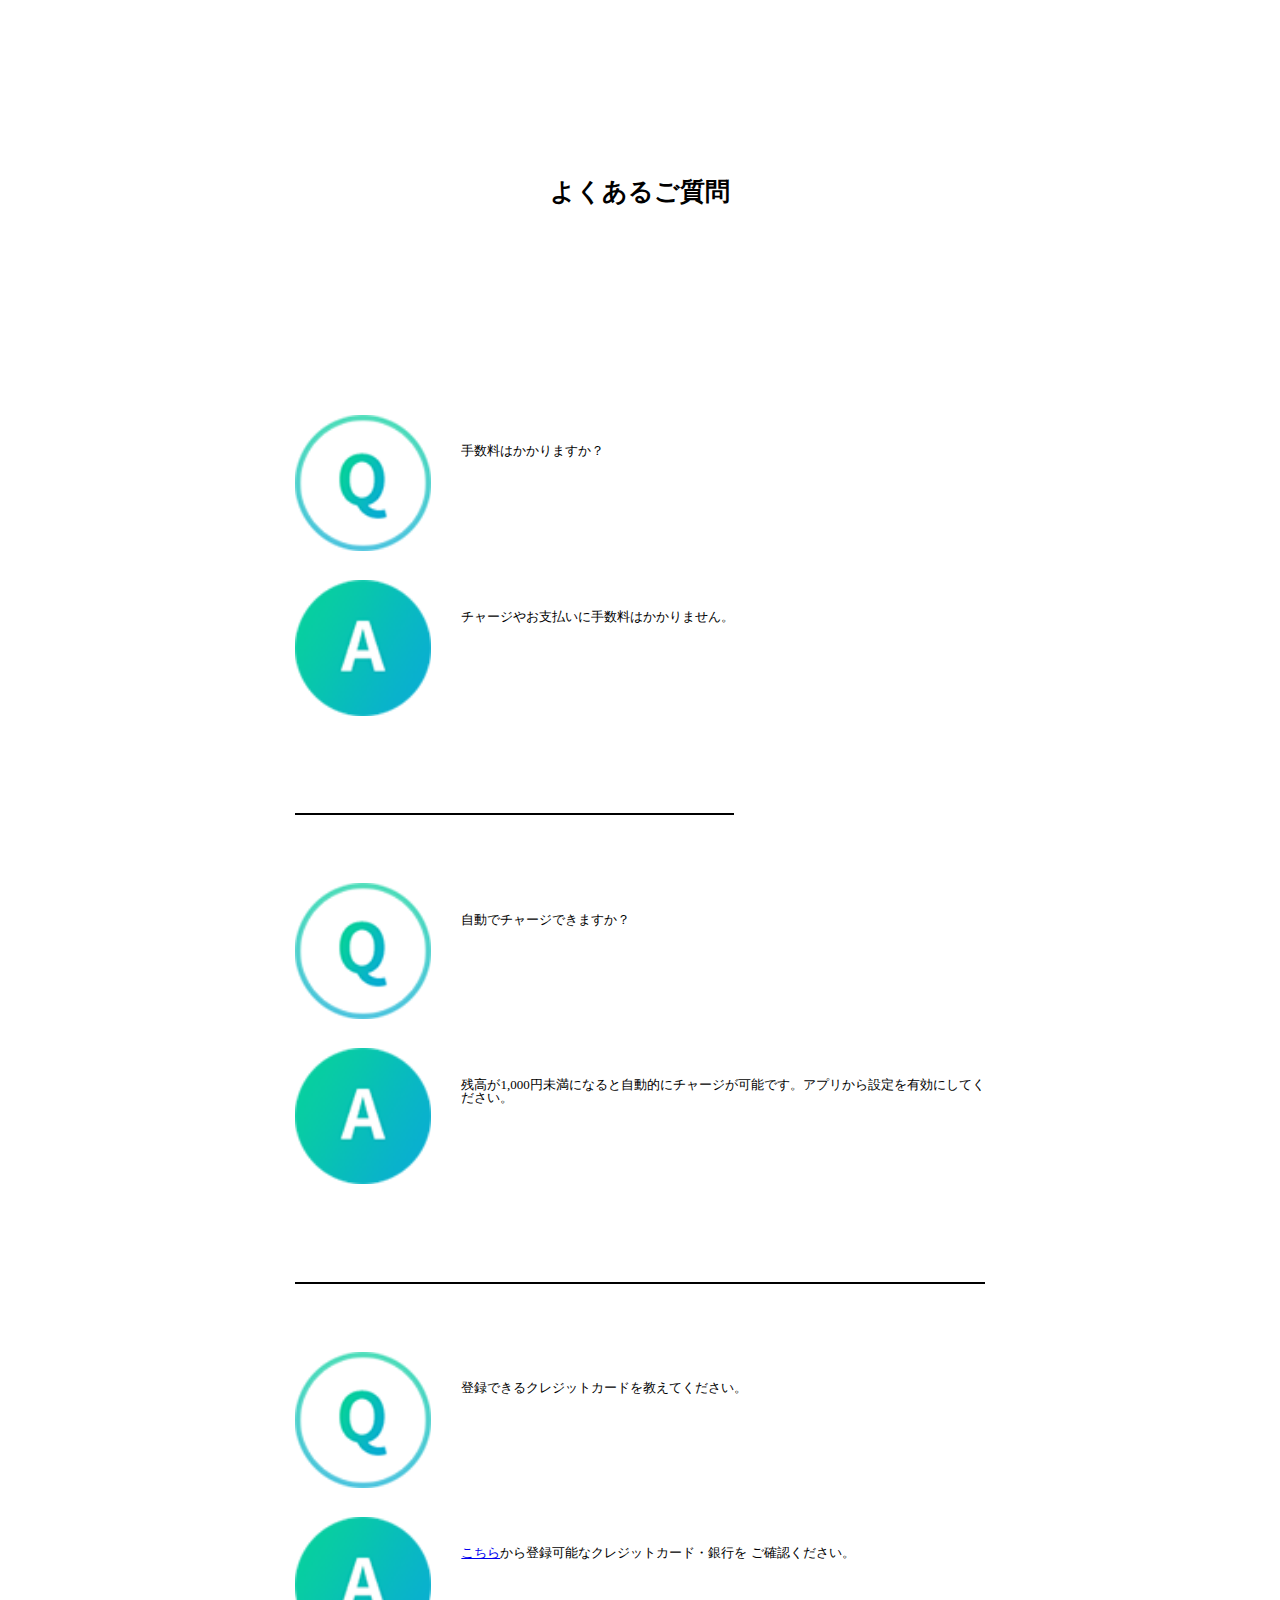
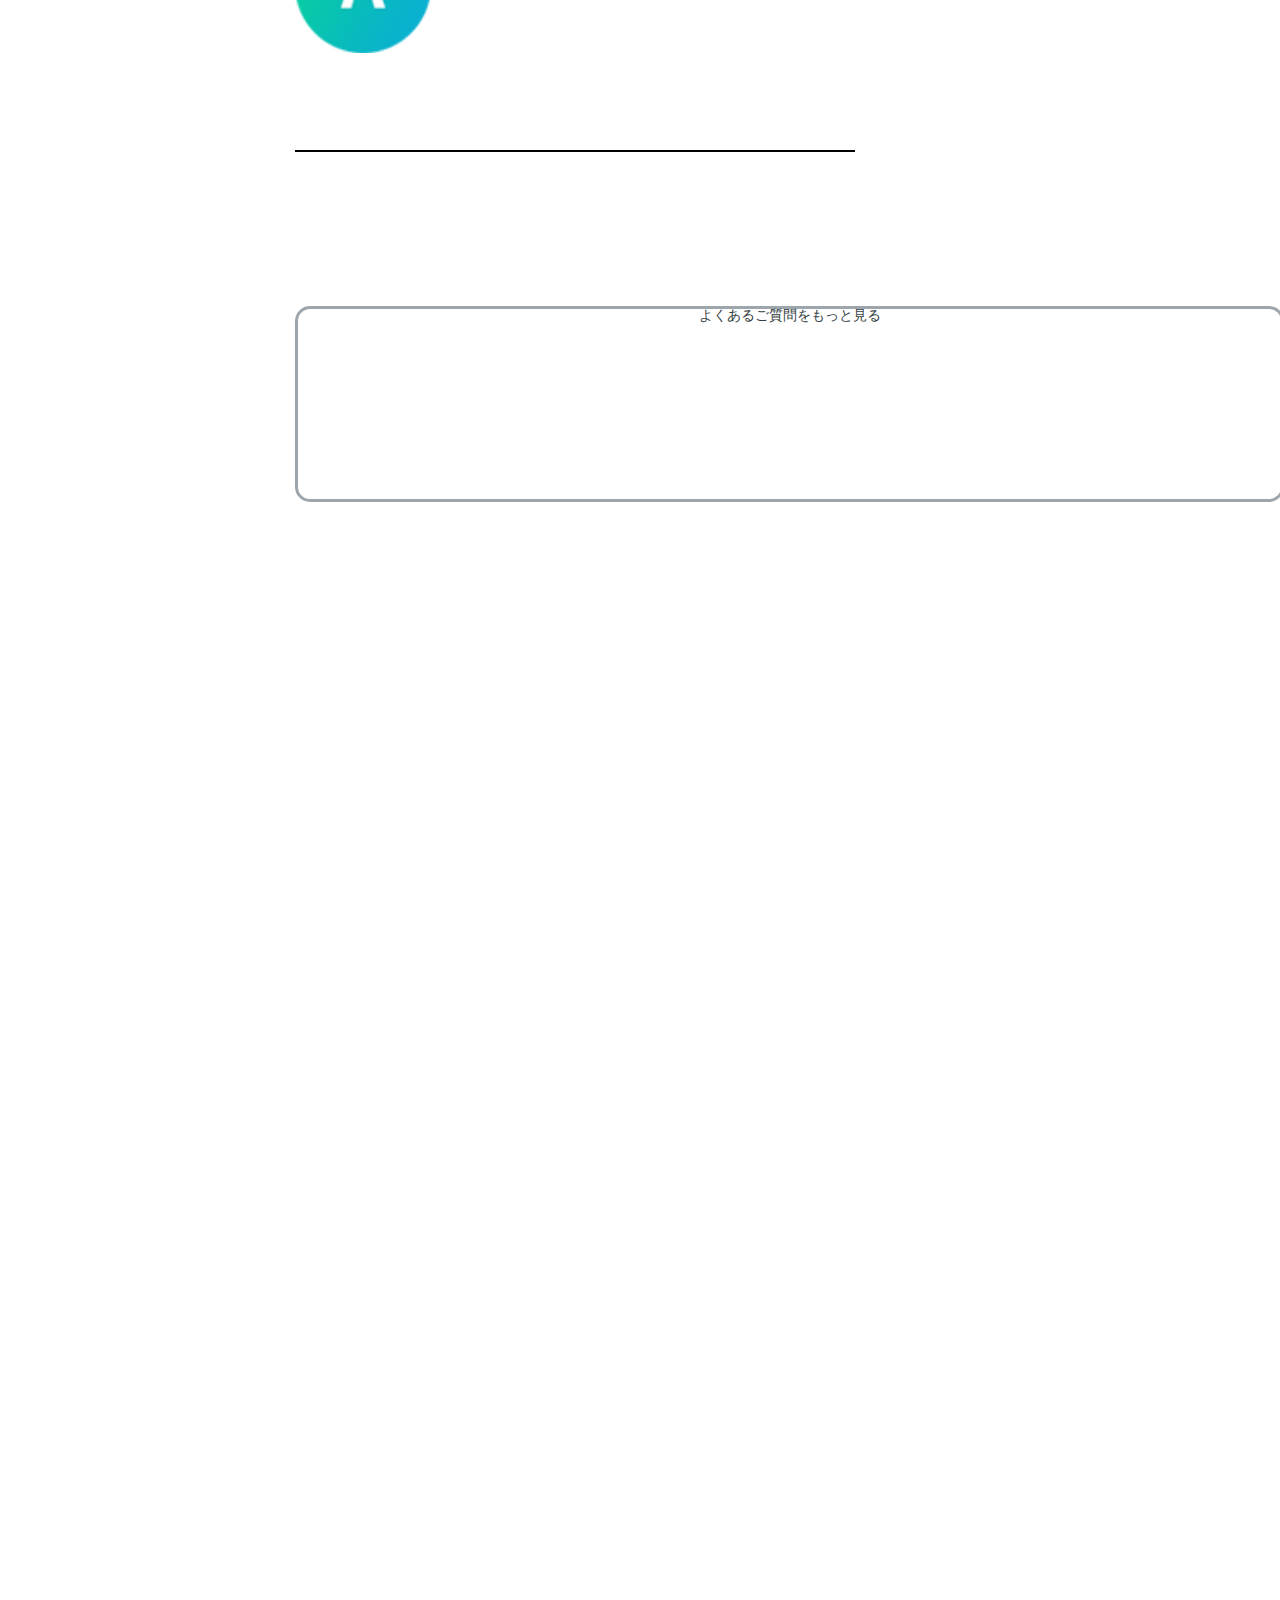
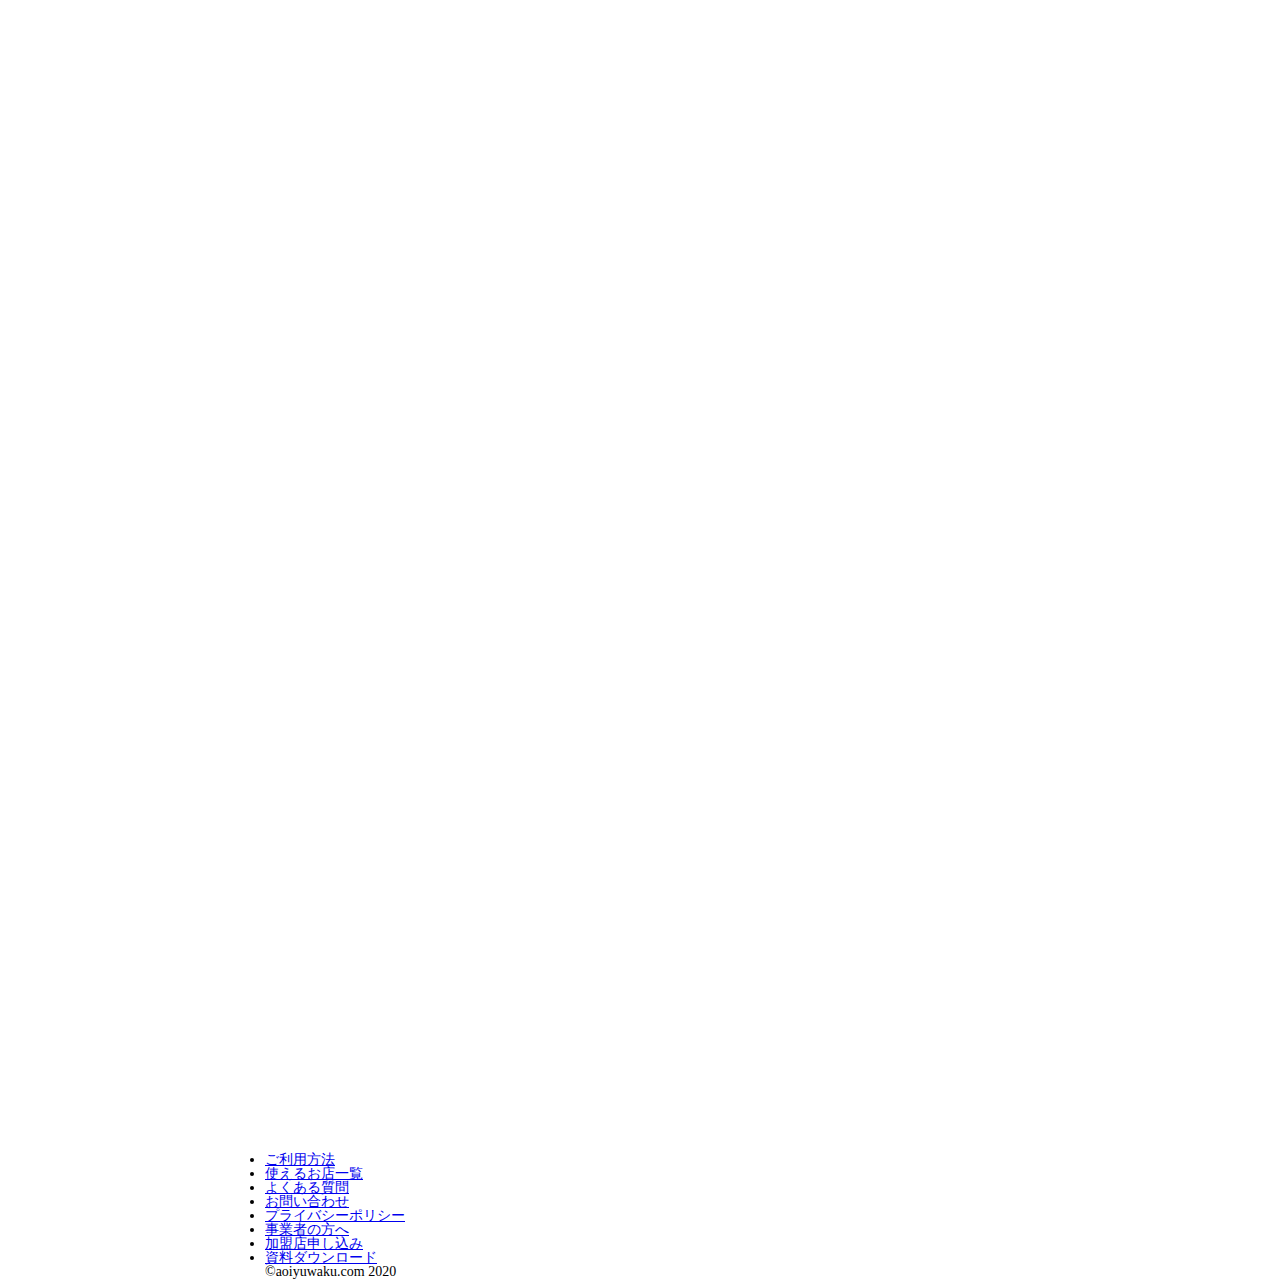
==== commit 13325f7d: "自宅　修正　9/20" ====
--- a/index.html
+++ b/index.html
@@ -9,6 +9,7 @@
     <link href="reset.css" rel="stylesheet" type="text/css">
     <link href="style.css" rel="stylesheet" type="text/css">
 </head>
+
 
 <body>
     <header>
@@ -38,9 +39,9 @@
                 </li>
                 <li>
                     <p class="card_icon"><img src="images/card_icon.png" alt="カード"></p>
-                    <div class="service_text">
+                    <div class="service_text_card">
                         <p>お支払い方法を選択</p>
-                        <p>クレジットカードまたは<br>銀行口座の登録が必要です</p>
+                        <span><p class="card_text">クレジットカードまたは<br>銀行口座の登録が必要です</p></span>
                     </div>
                 </li>
                 <li>
@@ -52,15 +53,15 @@
         <div class="btn"><a href="#">詳しいご利用方法はこちら</a></div>
     </section>
     <section class="announce">
-        <h2>使えるお店拡大中</h2>
+        <h2>使えるお店拡大中!</h2>
         <div class="announce-text">
             <p>コンビニやスーパー、飲食店など<br>全国のお店でお支払い</p>
             <p><b>800,000</b><br>以上のお店で使える！</p>
             <p>※2020年2月現在</p>
         </div>
         </div>
+        <div class="announce-btn"><a href="#">すべてのお店を見る</a></div>
         <div class="announce-btn"><a href="#">近くのお店をさがす</a></div>
-        <div class="announce-btn"><a href="#">すべてのお店を見る</a></div>
     </section>
     <section class="download">
         <h2>無料でダウンロード</h2>
@@ -70,11 +71,13 @@
                     alt="Google Playで手に入れよう"></a></p>
     </section>
     <section class="cussion">
-        <h2>よくある質問</h2>
+        <h2>よくあるご質問</h2>
         <ul>
             <li>
                 <dl>
-                    <dt>手数料はかかりますか？</dt>
+                    <dt>
+                        手数料はかかりますか？
+                    </dt>
                     <dd>チャージやお支払いに手数料はかかりません。</dd>
                 </dl>
             </li>
@@ -90,7 +93,7 @@
                     <dd><a href="#">こちら</a>から登録可能なクレジットカード・銀行を ご確認ください。</dd>
                 </dl>
             </li>
-            <div><a href="#">よくあるご質問をもっと見る</a></div>
+            <div class="btn"><a href="#">よくあるご質問をもっと見る</a></div>
         </ul>
     </section>
     <footer>
--- a/style.css
+++ b/style.css
@@ -1,5 +1,6 @@
 html {
-    font-size: 62.5%;
+    font-size: 10px;
+    height: 100vw;
 }
 
 body {
@@ -60,8 +61,8 @@
 .campaign h2 {
     font-size: 2.5rem;
     text-align: center;
-    margin-top: 6.6%;
-    margin-bottom: 9.3%;
+    margin-top: 12.6vw;
+    margin-bottom: 10.5vw;
 }
 
 .campaign .campaign-grop {
@@ -100,33 +101,48 @@
     text-align: center;
     margin-top: 26.6%;
     margin-bottom: 9.3%;
+    
 }
 
 .service .service_text {
     font-size: 1.5rem;
-}
-
-.service .aoipay_icon .card_icon .QR-icon {
-    width: 29.8%;
-}
-
-.service li {
+    font-weight: bold;
+    line-height: 1.6;
+    margin-left: 5.73vw;
+}
+
+.service .service_text_card {
+    font-weight: bold;
+    line-height: 1.9;
+    font-size: 1.5rem;
+    margin-left: 5.73vw;
+}
+
+.service .card_text {
+    font-weight: normal;
+    line-height: 1.6;
+
+    font-size: 1.3rem;
+}
+
+.service .service_grop li {
     display: flex;
     width: 92%;
     margin: 0 auto;
     align-items: center;
-}
-
-.service li .aoipay_icon {
-    width: 29.8%;
-}
-
-.service li .card_icon {
-    width: 29.8%;
-}
-
-.service li .QR-icon {
-    width: 29.8%;
+    margin-bottom: -4.8vw;
+}
+
+.service .service_grop li .aoipay_icon {
+    width: 29.8vw;
+}
+
+.service .service_grop li .card_icon {
+    width: 29.8vw;
+}
+
+.service .service_grop li .QR-icon {
+    width: 29.8vw;
 }
 
 .service .btn {
@@ -139,22 +155,30 @@
     padding-top: 5.3vw;
     text-align: center;
     margin-top: 11.2vw;
+    position: relative;
 }
 
 .service .btn a {
+    color: rgb(52, 62, 66);
     text-decoration: none;
-    color: rgb(157, 166, 172);
-}
-.service_text {
-    margin-left: 5.73vw;
-}
+    display: block;
+    position: absolute;
+    top: 0;
+    left: 0;
+    width: 100%;
+    height: 72%;
+    text-align: center;
+
+}
+
+
+
 
 .announce {
     background-image: url(images/town.png);
     background-position: top 9vw right;
     background-size: 52.8vw;
     background-repeat: no-repeat;
-   
 }
 
 .announce h2 {
@@ -167,20 +191,25 @@
 .announce .announce-text {
     text-align: left;
     font-size: 1.5rem;
-    line-height:3vw;
+    line-height: 1.6;
     margin-left: 4vw;
 }
-.announce .announce-text  :last-child{
-margin-bottom: 9.3vw;
-font-size: 1.1rem;
-}
-
-.announce .announce-text b {
+
+.announce .announce-text :last-child {
+    margin-bottom: 9.3vw;
+    font-size: 1.1rem;
+    line-height: 5.3vw;
+}
+.announce .announce-text b{
+font-size: 4.5rem;
+}
+
+.announce .announce-text a {
     font-size: 4.5rem;
     line-height: 20vw;
 }
 
-.announce .announce-btn{
+.announce .announce-btn {
     border: solid;
     border-radius: 15px;
     color: rgb(157, 166, 172);
@@ -190,11 +219,19 @@
     padding-top: 5.3vw;
     text-align: center;
     margin-bottom: 4vw;
-}
-.announce .announce-btn :first-of-type{
-    margin-top: 10vw;
-   
-}
+    background-color: #FFFFFF;
+}
+
+
+.announce .announce-btn a{
+    color: rgb(52, 62, 66);
+    text-decoration: none;
+    display: block;
+
+}
+
+
+
 
 .download h2 {
     font-size: 2.5rem;
@@ -203,6 +240,7 @@
     margin-bottom: 14.3vw;
 }
 
+
 .download p {
     width: 64vw;
     margin: 0 auto;
@@ -212,15 +250,72 @@
 .cussion h2 {
     text-align: center;
     font-size: 2.5rem;
-    margin-top: 26.4vw;
-    margin-bottom: 14.6vw;
+    margin-top: 26.9vw;
+    margin-bottom: 11.2vw;
+}
+.cussion ul{
+    width: 92%;
+    margin: 0 auto;
+}
+.cussion li{
+    border: rgb(223, 231, 236);
+    border-bottom: solid 0.2vw;
+    display: inline-block;
+    padding: 5.3vw 0 5.3vw 0;
 }
 
 .cussion dl {
-    font-size: 1.5rem;
+    font-size: 1.3rem;
 }
 
 .cussion dt {
     background-image: url(images/Q-mark.png);
-    width: 11vw;
-}+    background-repeat: no-repeat;
+    background-size: 10.6vw;
+    padding-left: 13vw;
+    padding-top: 2.3vw;
+    height: 10.62vw;
+}
+
+
+
+
+.cussion dd{
+    background-image: url(images/A-mark.png);
+    background-repeat: no-repeat;
+    background-size: 10.6vw;
+    padding-left: 13vw;
+    padding-top: 2.3vw;
+    height: 10.62vw;
+}
+
+.cussion .btn {
+    border: solid;
+    border-radius: 15px;
+    color: rgb(157, 166, 172);
+    height: 9.6vw;
+    width: 76.8vw;
+    margin: 0 auto;
+    padding-top: 5.3vw;
+    text-align: center;
+    margin-top: 12vw;
+    position: relative;
+}
+
+.cussion .btn a {
+    color: rgb(52, 62, 66);
+    text-decoration: none;
+    display: block;
+    position: absolute;
+    top: 0;
+    left: 0;
+    width: 100%;
+    height: 100%;
+    text-align: center;
+}
+
+¸¸
+/*フッター*/
+/*グラデーションの背景を出す*/
+/*文字は白*/
+/*縦に並べる*/
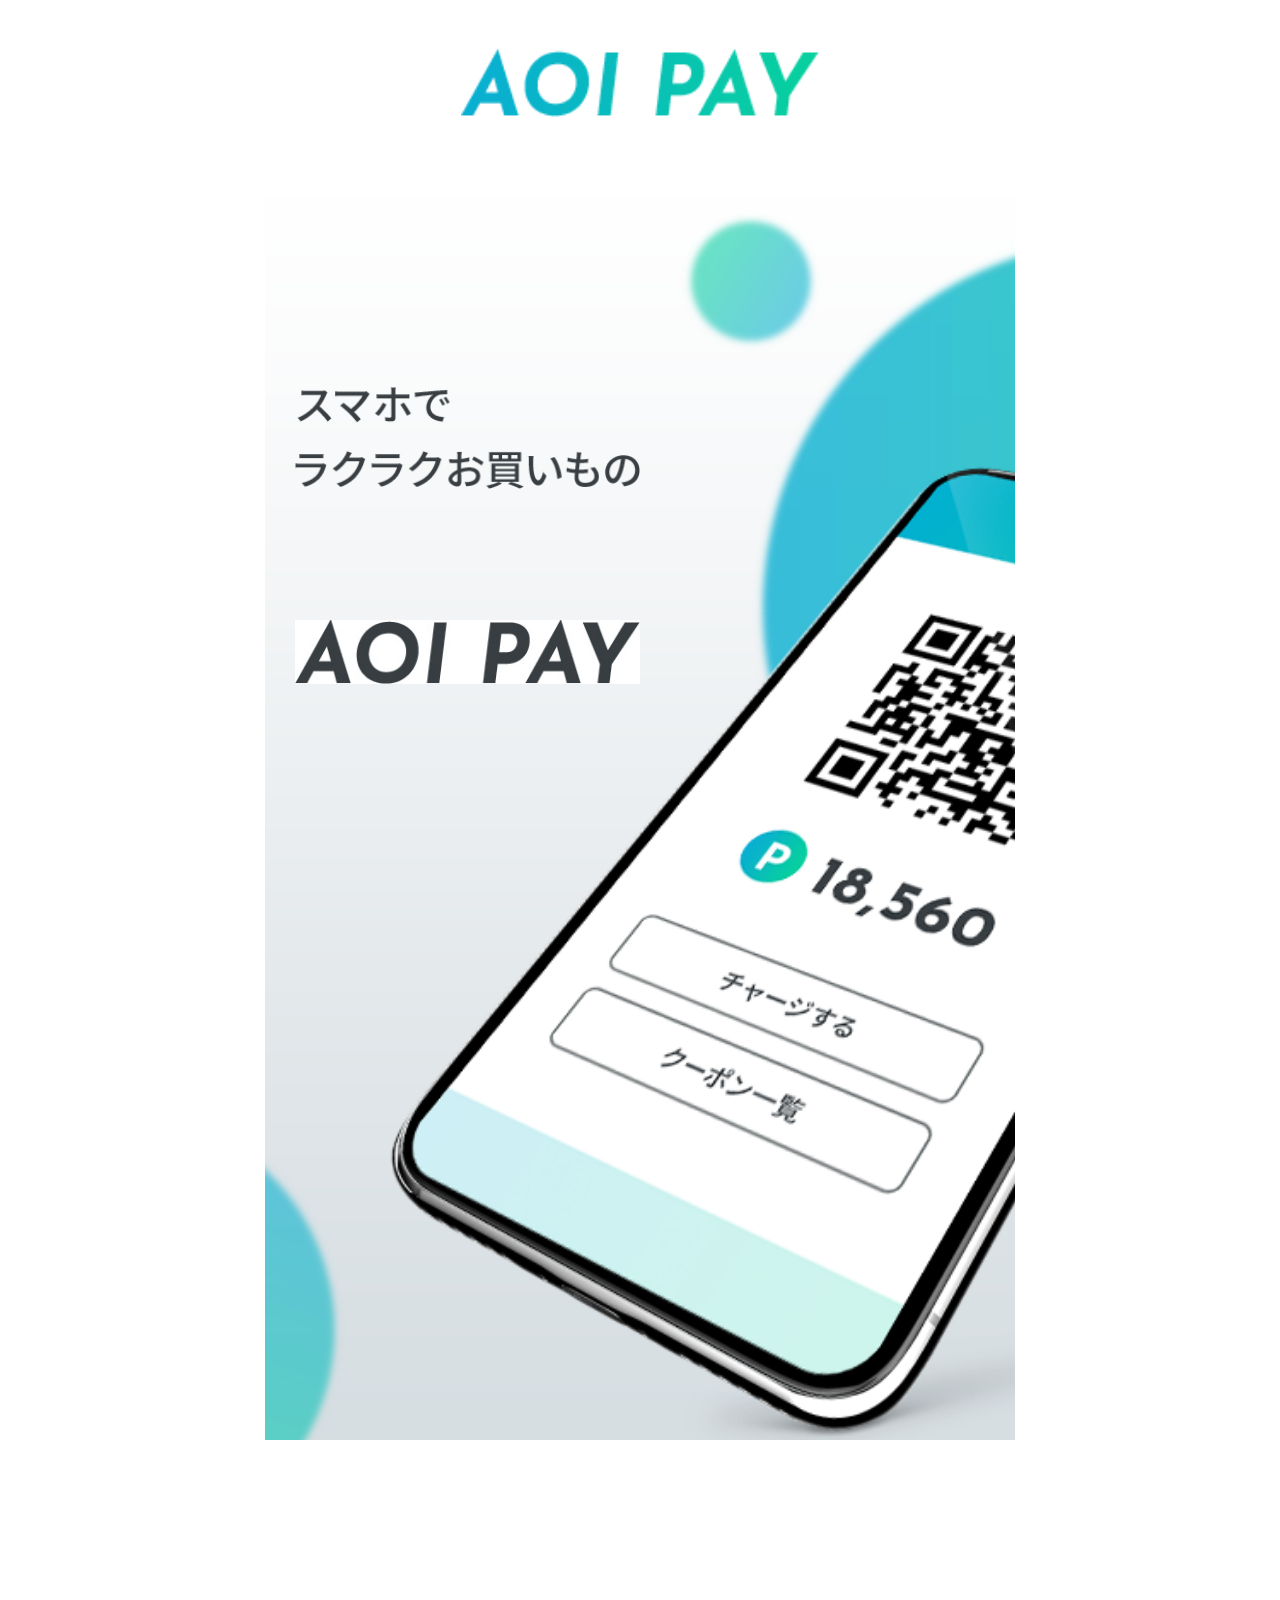
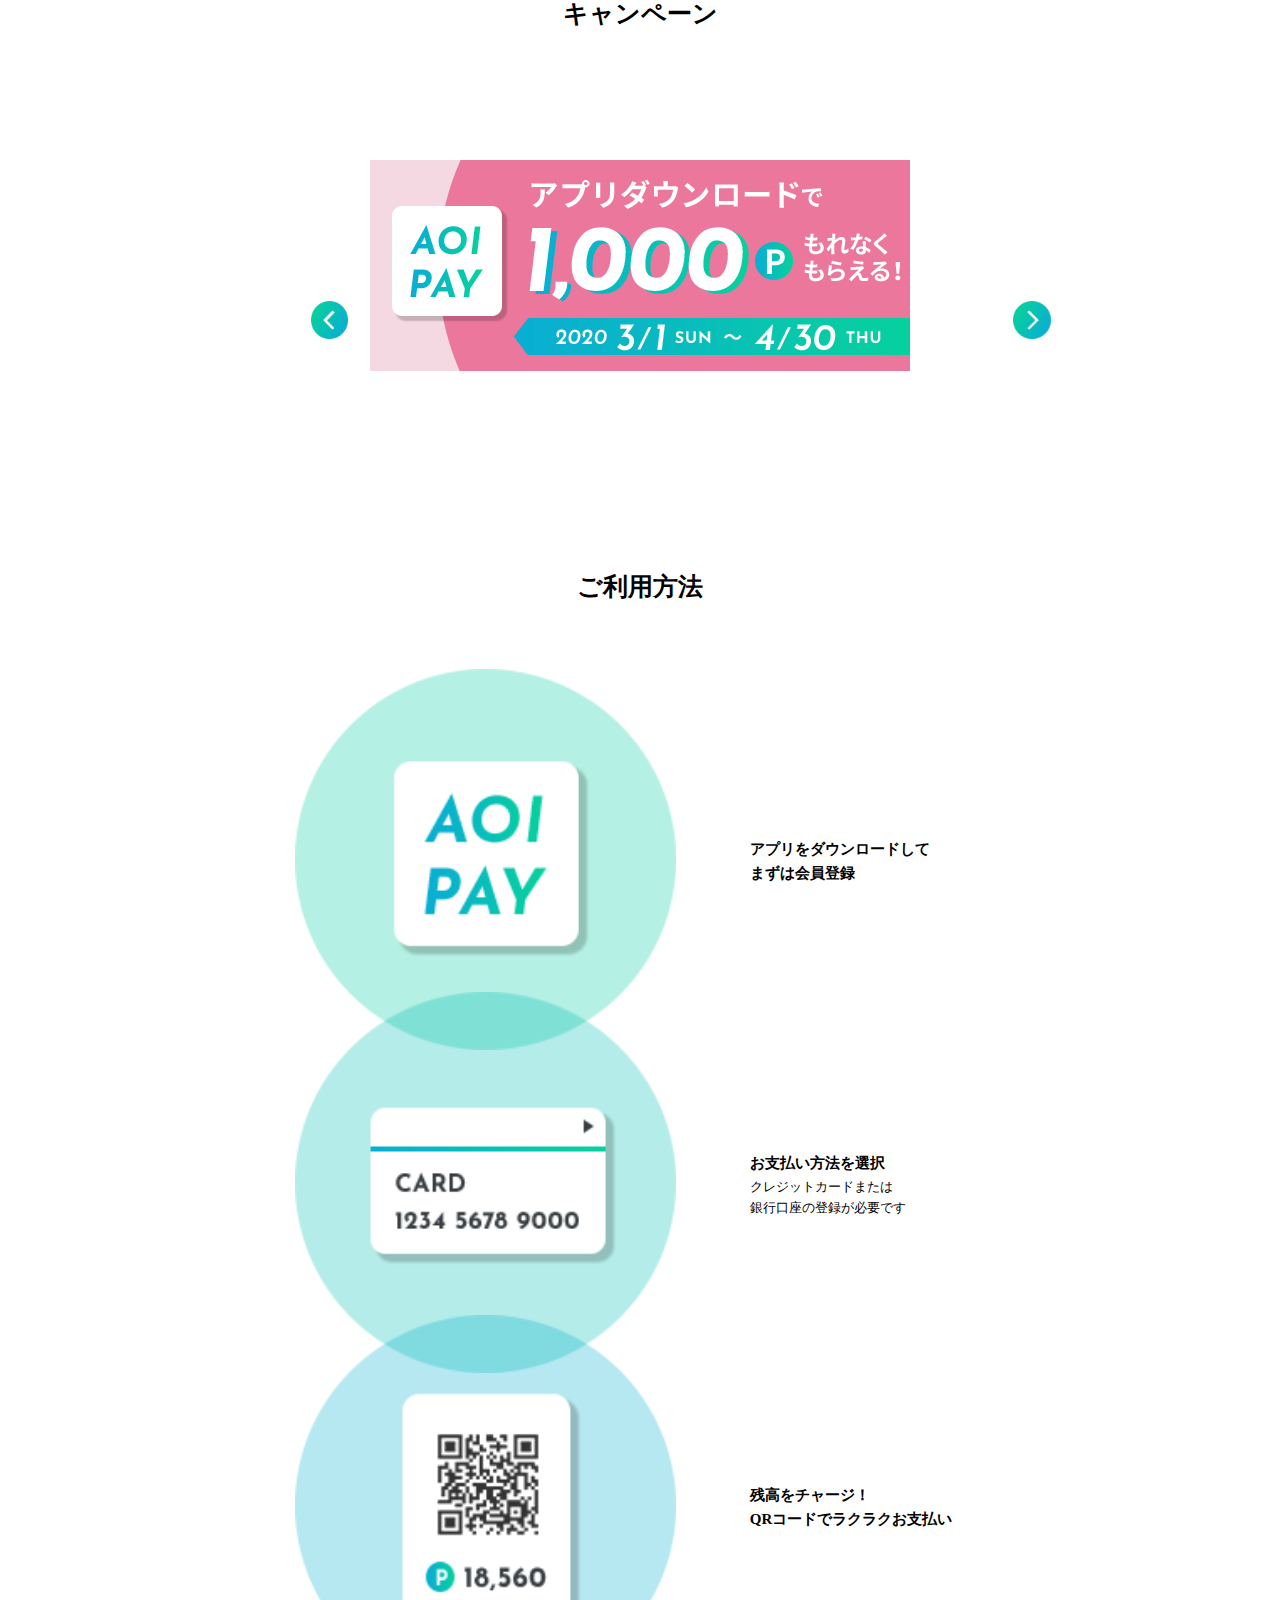
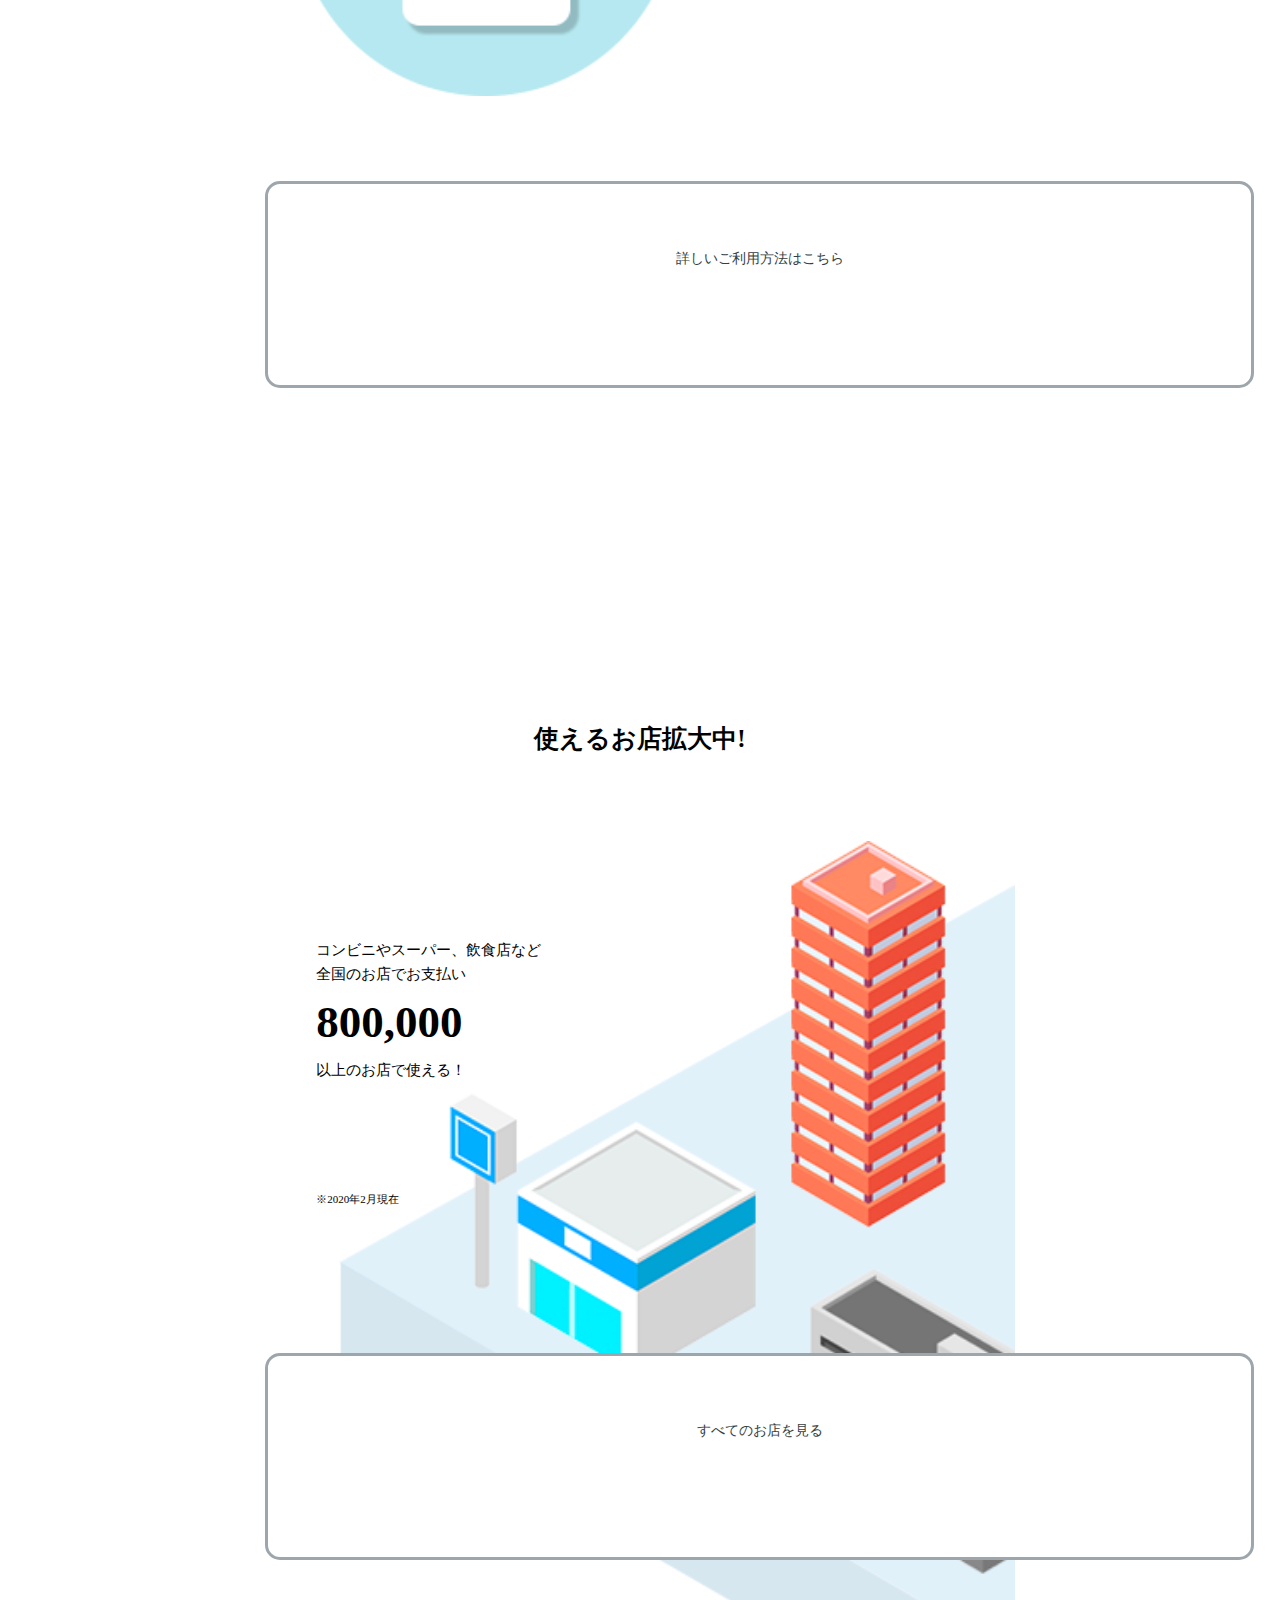
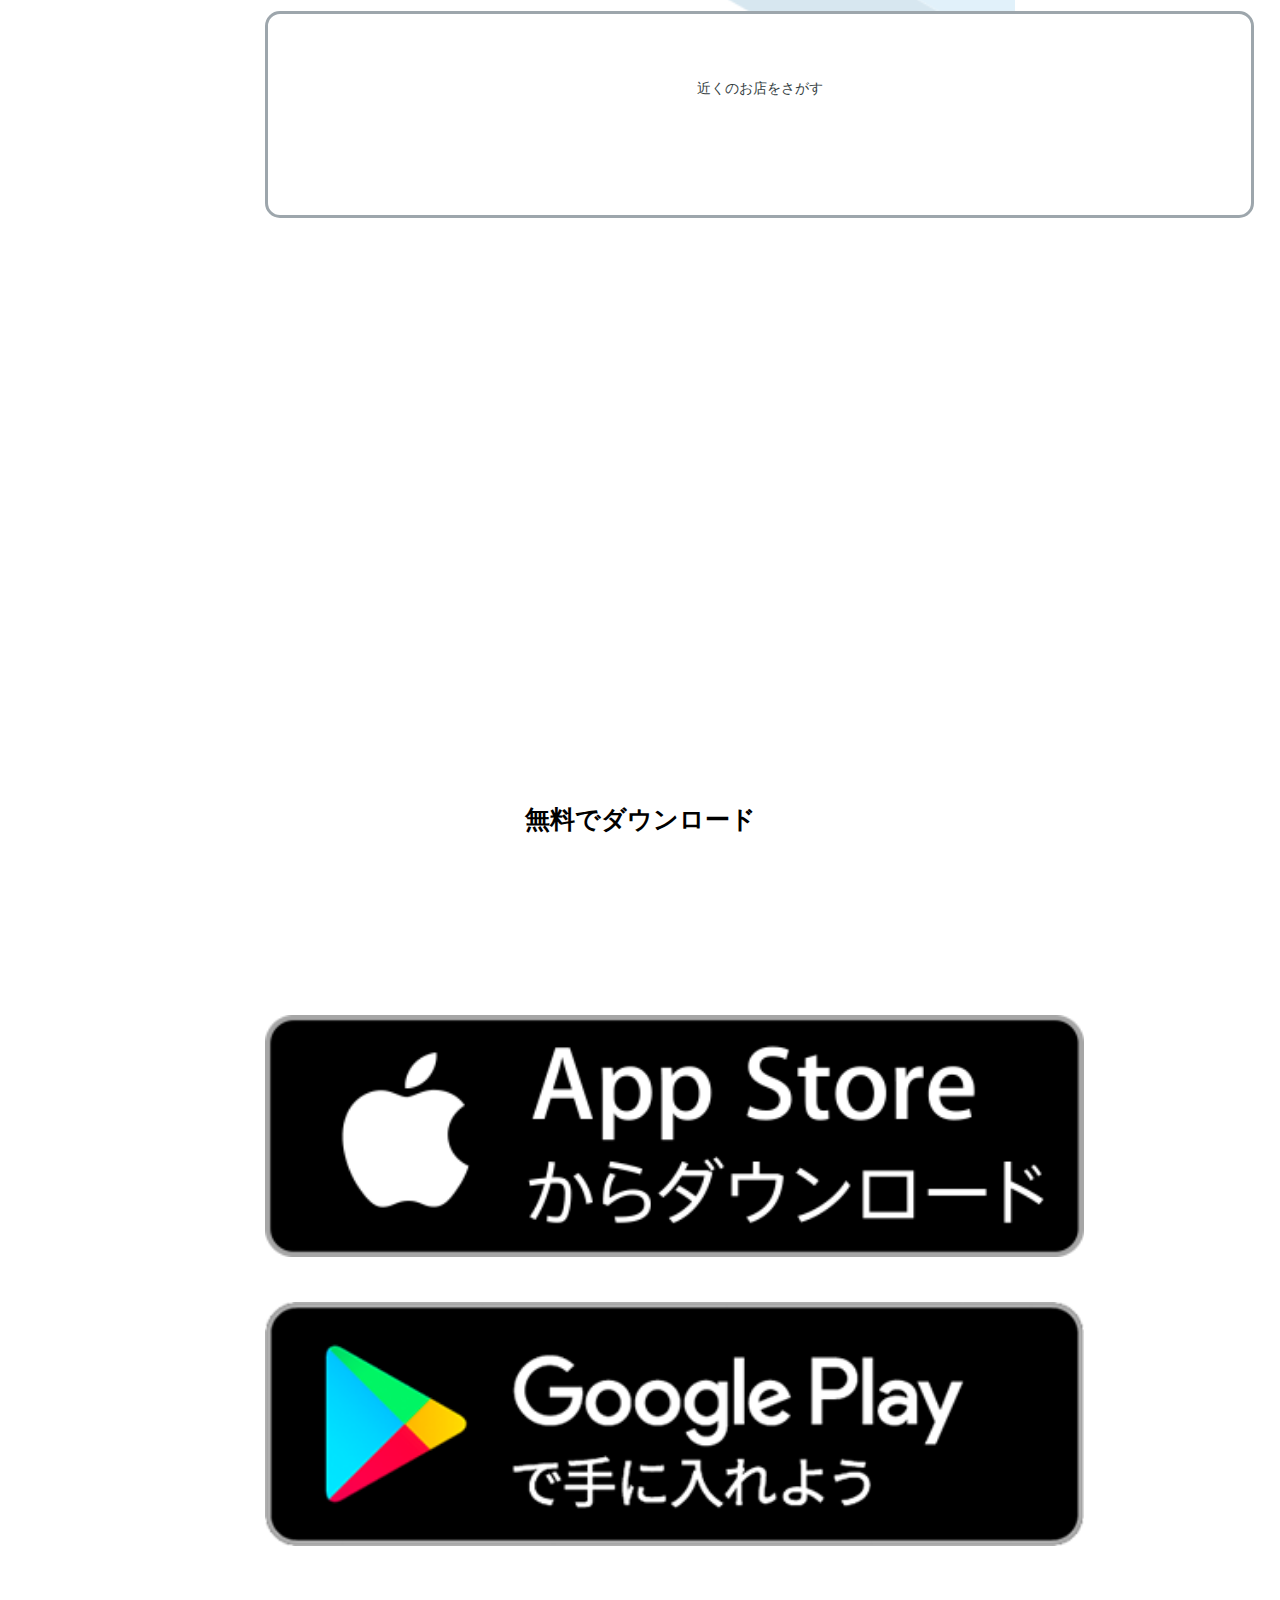
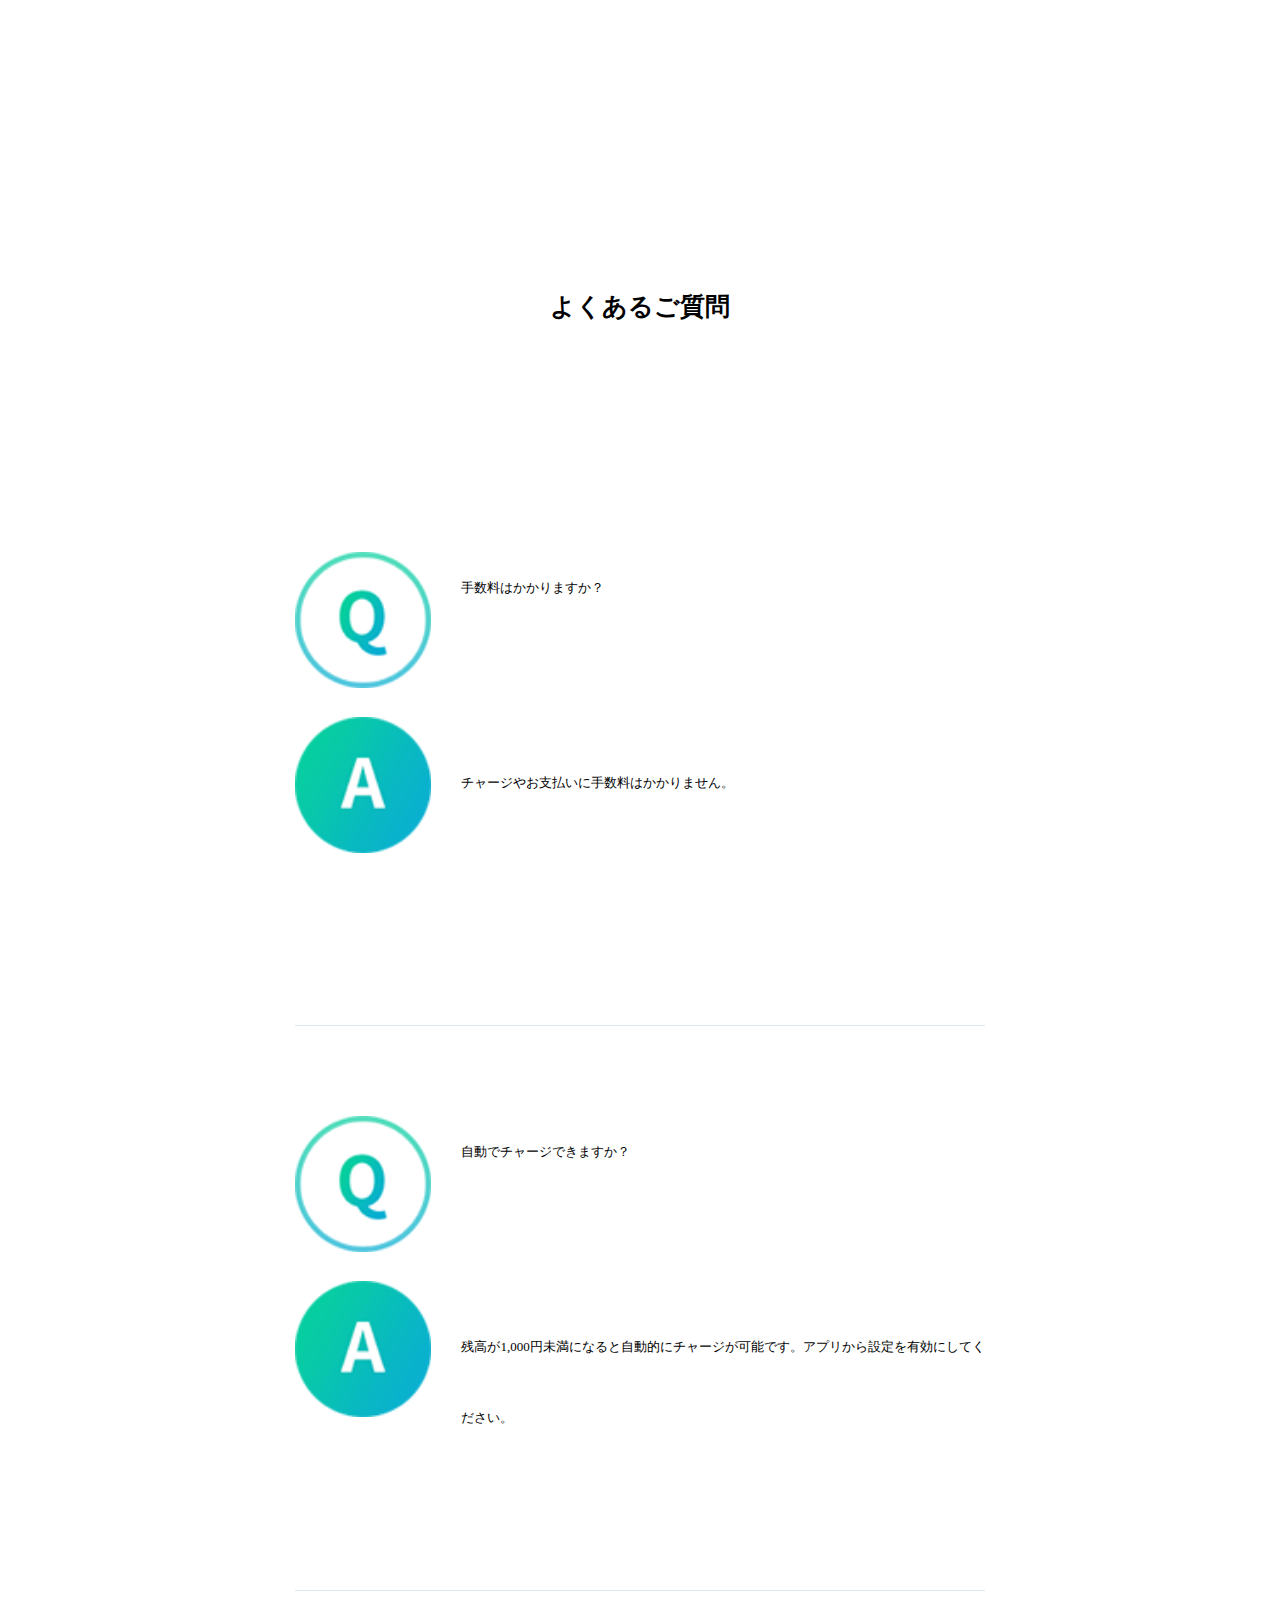
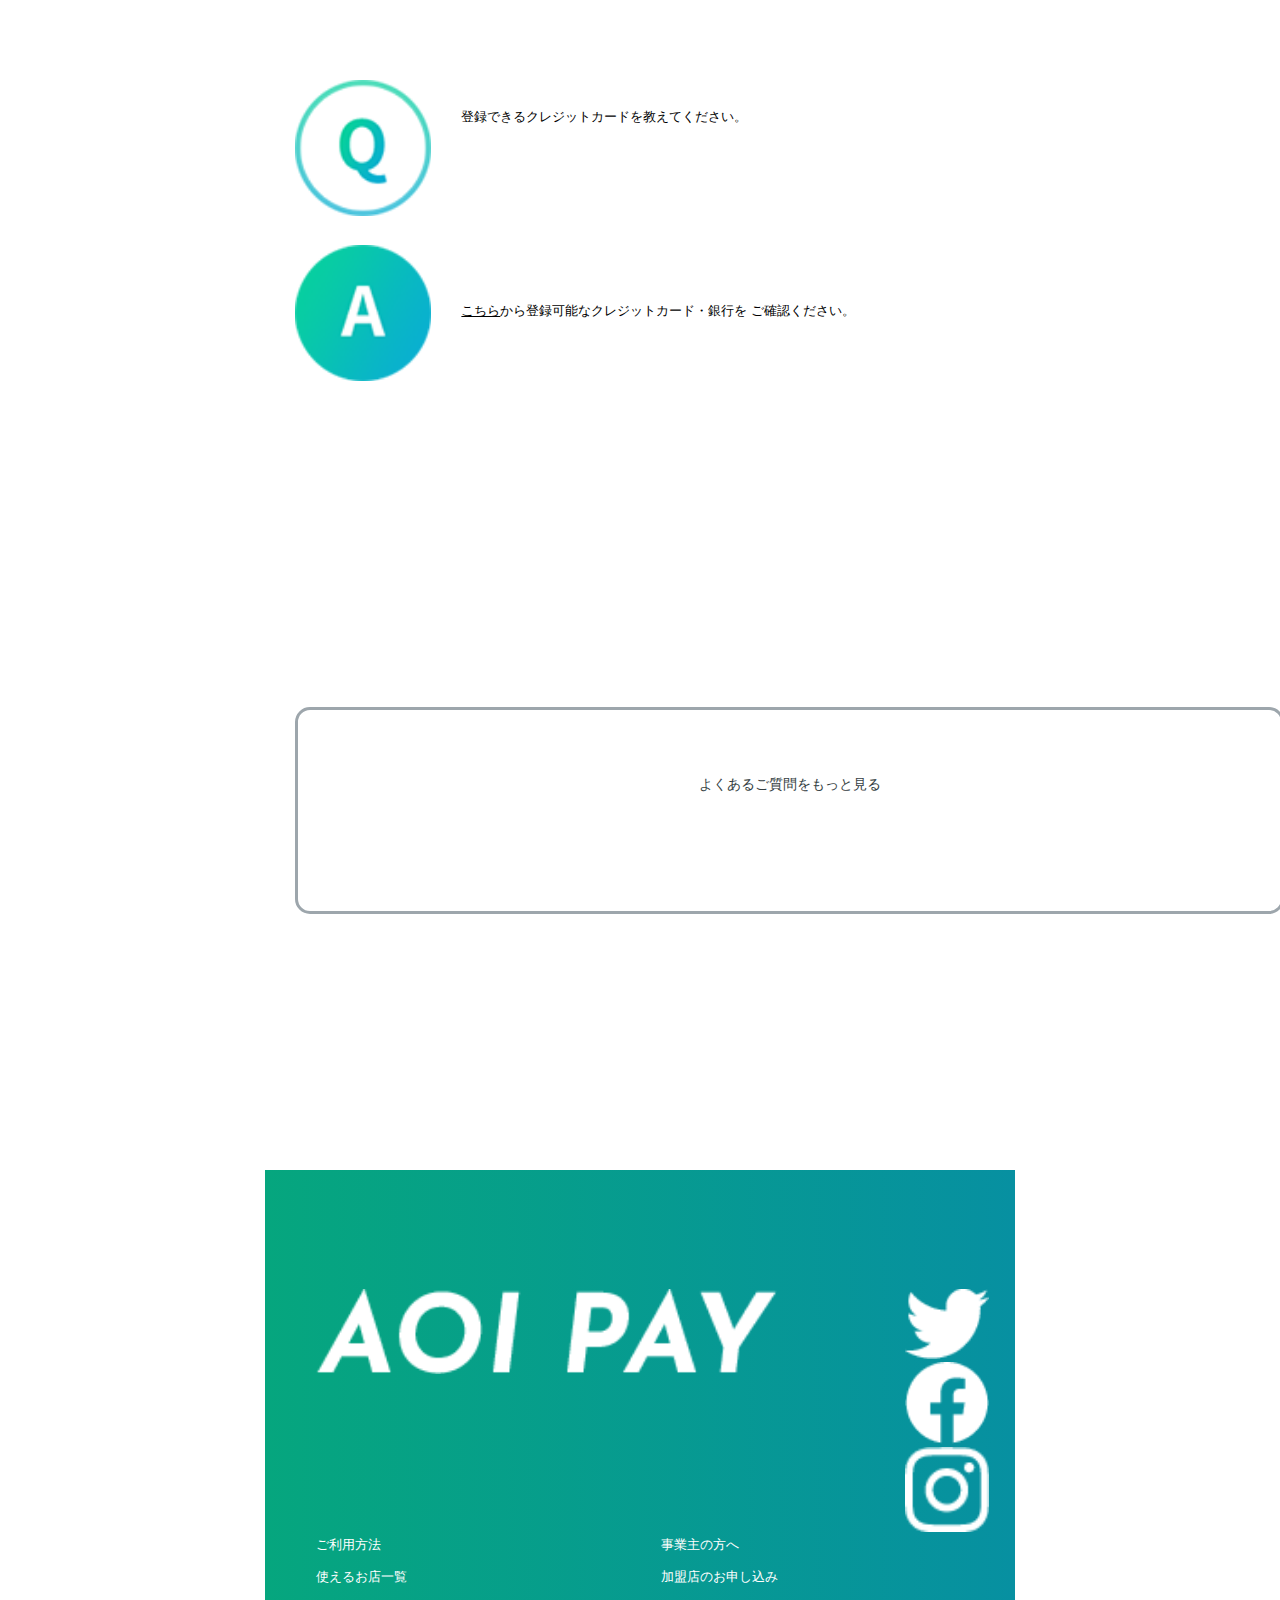
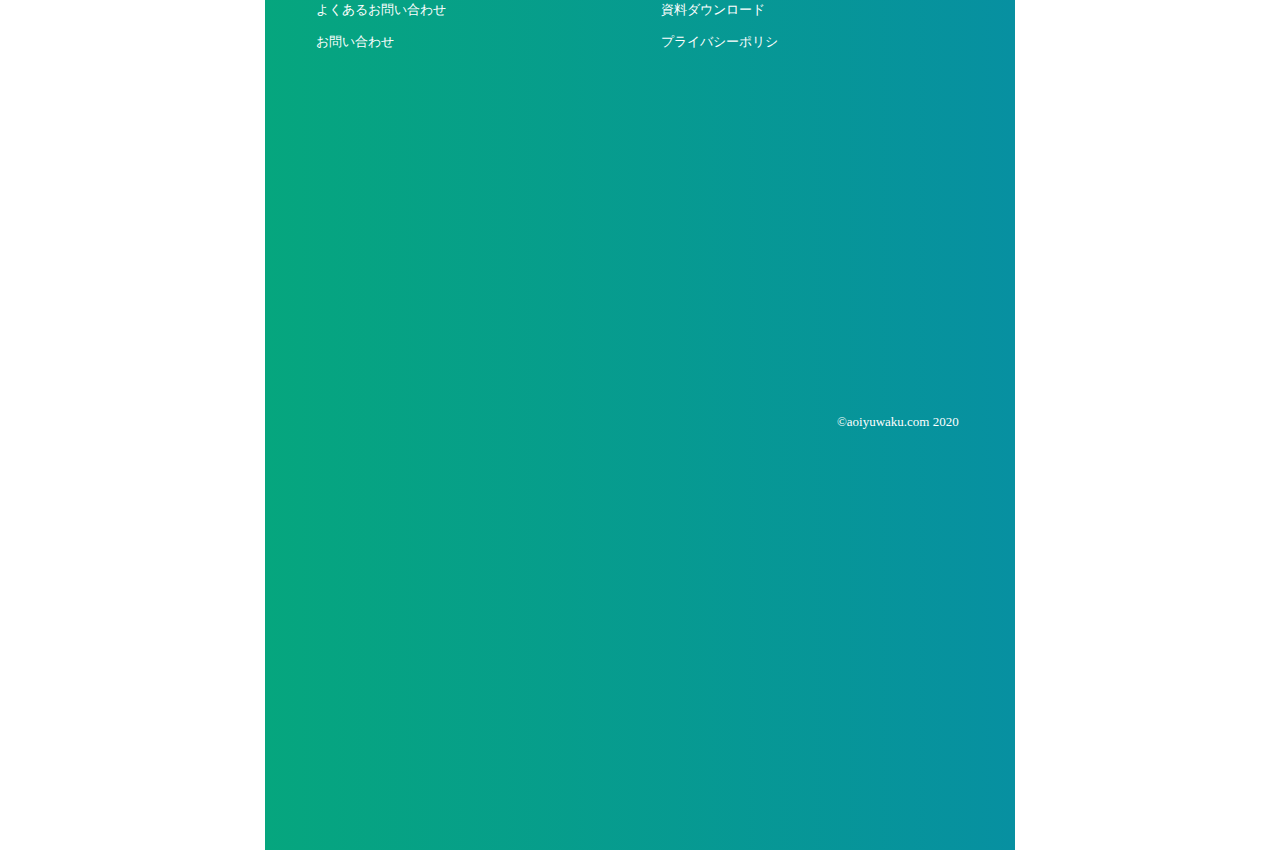
==== commit e56146e0: "課題　仮完成" ====
--- a/index.html
+++ b/index.html
@@ -15,7 +15,7 @@
     <header>
         <p class="header_aoipay"><img src="images/header_aoipay.png" alt="AOIPAY"></p>
         <p class="headar_btn"><img src="images/header_menu.png" alt="menu"></p>
-        <p><img src="images/border.png" alt="線"></p>
+
     </header>
     <section class="main_view">
         <h1><img src="images/main_aoipay.png" alt="AOIPAY"></h1>
@@ -41,7 +41,9 @@
                     <p class="card_icon"><img src="images/card_icon.png" alt="カード"></p>
                     <div class="service_text_card">
                         <p>お支払い方法を選択</p>
-                        <span><p class="card_text">クレジットカードまたは<br>銀行口座の登録が必要です</p></span>
+                        <span>
+                            <p class="card_text">クレジットカードまたは<br>銀行口座の登録が必要です</p>
+                        </span>
                     </div>
                 </li>
                 <li>
@@ -97,24 +99,29 @@
         </ul>
     </section>
     <footer>
-        <p><img src="images/footer_aoipay.png" alt="AOIPAY"></p>
-        <div>
-            <a href="＃" target="_blank" rel="noopener noreferrer"><img src="images/twitter.png" alt="Twitter"></a>
-            <a href="＃" target="_blank" rel="noopener noreferrer"><img src="images/facebook.png" alt="facebook"></a>
-            <a href="＃" target="_blank" rel="noopener noreferrer"><img src="images/instagram.png" alt="Instagram"></a>
-        </div>
-        <div>
-            <ul>
-                <li><a href="#" target="_blank" rel="noopener noreferrer">ご利用方法</a></li>
-                <li><a href="#" target="_blank" rel="noopener noreferrer">使えるお店一覧</a></li>
-                <li><a href="#" target="_blank" rel="noopener noreferrer">よくある質問</a></li>
-                <li><a href="#" target="_blank" rel="noopener noreferrer">お問い合わせ</a></li>
-                <li><a href="#" target="_blank" rel="noopener noreferrer">プライバシーポリシー</a></li>
-                <li><a href="#" target="_blank" rel="noopener noreferrer">事業者の方へ</a></li>
-                <li><a href="#" target="_blank" rel="noopener noreferrer">加盟店申し込み</a></li>
-                <li><a href="#" target="_blank" rel="noopener noreferrer">資料ダウンロード</a></li>
-            </ul>
-            <p><small>&copy;aoiyuwaku.com 2020</small></p>
+        <div class="footer-grop">
+            <p class="footer-aoypay"><img src="images/footer_aoipay.png" alt="AOIPAY"></p>
+            <div class="sns_group">
+                <a href="＃" target="_blank" rel="noopener noreferrer"><img src="images/twitter.png" alt="Twitter"
+                        class="twitter"></a>
+                <a href="＃" target="_blank" rel="noopener noreferrer"><img src="images/facebook.png" alt="facebook"
+                        class="facebook"></a>
+                <a href="＃" target="_blank" rel="noopener noreferrer"><img src="images/instagram.png" alt="Instagram"
+                        class="instagram"></a>
+            </div>
+            <div class="footer-text">
+                <ul>
+                    <li><a href="#" target="_blank" rel="noopener noreferrer">ご利用方法</a></li>
+                    <li><a href="#" target="_blank" rel="noopener noreferrer">事業主の方へ</a></li>
+                    <li><a href="#" target="_blank" rel="noopener noreferrer">使えるお店一覧</a></li>
+                    <li><a href="#" target="_blank" rel="noopener noreferrer">加盟店のお申し込み</a></li>
+                    <li><a href="#" target="_blank" rel="noopener noreferrer">よくあるお問い合わせ</a></li>
+                    <li><a href="#" target="_blank" rel="noopener noreferrer">資料ダウンロード</a></li>
+                    <li><a href="#" target="_blank" rel="noopener noreferrer">お問い合わせ</a></li>
+                    <li><a href="#" target="_blank" rel="noopener noreferrer">プライバシーポリシ</a></li>
+                </ul>
+            </div>
+            <p class="copy-aoiyuwaku"><small>&copy;aoiyuwaku.com 2020</small></p>
         </div>
     </footer>
 </body>
--- a/style.css
+++ b/style.css
@@ -101,7 +101,6 @@
     text-align: center;
     margin-top: 26.6%;
     margin-bottom: 9.3%;
-    
 }
 
 .service .service_text {
@@ -121,7 +120,6 @@
 .service .card_text {
     font-weight: normal;
     line-height: 1.6;
-
     font-size: 1.3rem;
 }
 
@@ -149,10 +147,9 @@
     border: solid;
     border-radius: 15px;
     color: rgb(157, 166, 172);
-    height: 9.6vw;
+    height: 15.7vw;
     width: 76.8vw;
     margin: 0 auto;
-    padding-top: 5.3vw;
     text-align: center;
     margin-top: 11.2vw;
     position: relative;
@@ -163,16 +160,13 @@
     text-decoration: none;
     display: block;
     position: absolute;
+    padding-top: 5.3vw;
     top: 0;
     left: 0;
     width: 100%;
     height: 72%;
     text-align: center;
-
-}
-
-
-
+}
 
 .announce {
     background-image: url(images/town.png);
@@ -196,12 +190,13 @@
 }
 
 .announce .announce-text :last-child {
-    margin-bottom: 9.3vw;
+    margin: 6.6vw 0 9.3vw;
     font-size: 1.1rem;
     line-height: 5.3vw;
 }
-.announce .announce-text b{
-font-size: 4.5rem;
+
+.announce .announce-text b {
+    font-size: 4.5rem;
 }
 
 .announce .announce-text a {
@@ -213,25 +208,27 @@
     border: solid;
     border-radius: 15px;
     color: rgb(157, 166, 172);
-    height: 9.6vw;
+    height: 15.7vw;
     width: 76.8vw;
     margin: 0 auto;
-    padding-top: 5.3vw;
     text-align: center;
     margin-bottom: 4vw;
     background-color: #FFFFFF;
-}
-
-
-.announce .announce-btn a{
+    position: relative;
+}
+
+.announce .announce-btn a {
     color: rgb(52, 62, 66);
     text-decoration: none;
     display: block;
-
-}
-
-
-
+    position: absolute;
+    padding-top: 5.3vw;
+    top: 0;
+    left: 0;
+    width: 100%;
+    height: 60%;
+    text-align: center;
+}
 
 .download h2 {
     font-size: 2.5rem;
@@ -240,7 +237,6 @@
     margin-bottom: 14.3vw;
 }
 
-
 .download p {
     width: 64vw;
     margin: 0 auto;
@@ -253,15 +249,22 @@
     margin-top: 26.9vw;
     margin-bottom: 11.2vw;
 }
-.cussion ul{
+
+.cussion ul {
     width: 92%;
     margin: 0 auto;
-}
-.cussion li{
-    border: rgb(223, 231, 236);
-    border-bottom: solid 0.2vw;
-    display: inline-block;
-    padding: 5.3vw 0 5.3vw 0;
+    list-style: none;
+}
+
+.cussion li {
+    border-top: solid rgb(223, 231, 236);
+    border-width: 1px 0 1px;
+    padding: 7vw 0 7vw 0;
+    height: 30vw;
+}
+
+.cussion li:first-child {
+    border: none;
 }
 
 .cussion dl {
@@ -277,26 +280,28 @@
     height: 10.62vw;
 }
 
-
-
-
-.cussion dd{
+.cussion dd {
     background-image: url(images/A-mark.png);
     background-repeat: no-repeat;
     background-size: 10.6vw;
     padding-left: 13vw;
     padding-top: 2.3vw;
     height: 10.62vw;
+    line-height: 5.6vw;
+    font-size: 1.3rem;
+}
+
+.cussion a {
+    color: black;
 }
 
 .cussion .btn {
     border: solid;
     border-radius: 15px;
     color: rgb(157, 166, 172);
-    height: 9.6vw;
+    height: 15.7vw;
     width: 76.8vw;
     margin: 0 auto;
-    padding-top: 5.3vw;
     text-align: center;
     margin-top: 12vw;
     position: relative;
@@ -307,15 +312,76 @@
     text-decoration: none;
     display: block;
     position: absolute;
+    padding-top: 5.3vw;
     top: 0;
     left: 0;
     width: 100%;
-    height: 100%;
-    text-align: center;
-}
-
-¸¸
+    height: 60%;
+    text-align: center;
+}
+
 /*フッター*/
-/*グラデーションの背景を出す*/
-/*文字は白*/
-/*縦に並べる*/
+
+footer {
+    width: 100%;
+    height: 100vw;
+    color: #FFFFFF;
+    background-image: linear-gradient(to right, #06a67e 0%, #0790a1 100%);
+    position: relative;
+    margin-top: 20vw;
+}
+
+footer .footer-grop {
+    width: 92%;
+    margin: 0 auto;
+}
+
+footer .footer-aoypay {
+    position: absolute;
+    left: 4vw;
+    top: 9.3vw;
+}
+
+footer .sns_group {
+    position: absolute;
+    left: 50vw;
+    top: 9.3vw;
+}
+
+footer li {
+    float: left;
+    width: 50%;
+    list-style: none;
+    font-size: 1.3rem;
+    line-height: 2.5;
+}
+
+footer ul li a {
+    color: #FFFFFF;
+    text-decoration: none;
+    margin-right: 4vw;
+}
+
+footer .footer-aoypay {
+    width: 36vw;
+}
+
+footer .twitter, .facebook, .instagram {
+    width: 6.6vw;
+    margin-right: 4vw;
+}
+
+footer .footer-text {
+    width: 92%;
+    margin: 0 auto;
+    font-size: 1.3rem;
+    position: absolute;
+    top: 28vw;
+    left: 4vw;
+}
+
+footer .copy-aoiyuwaku {
+    font-size: 1.3rem;
+    position: absolute;
+    top: 66vw;
+    right: 4.4vw;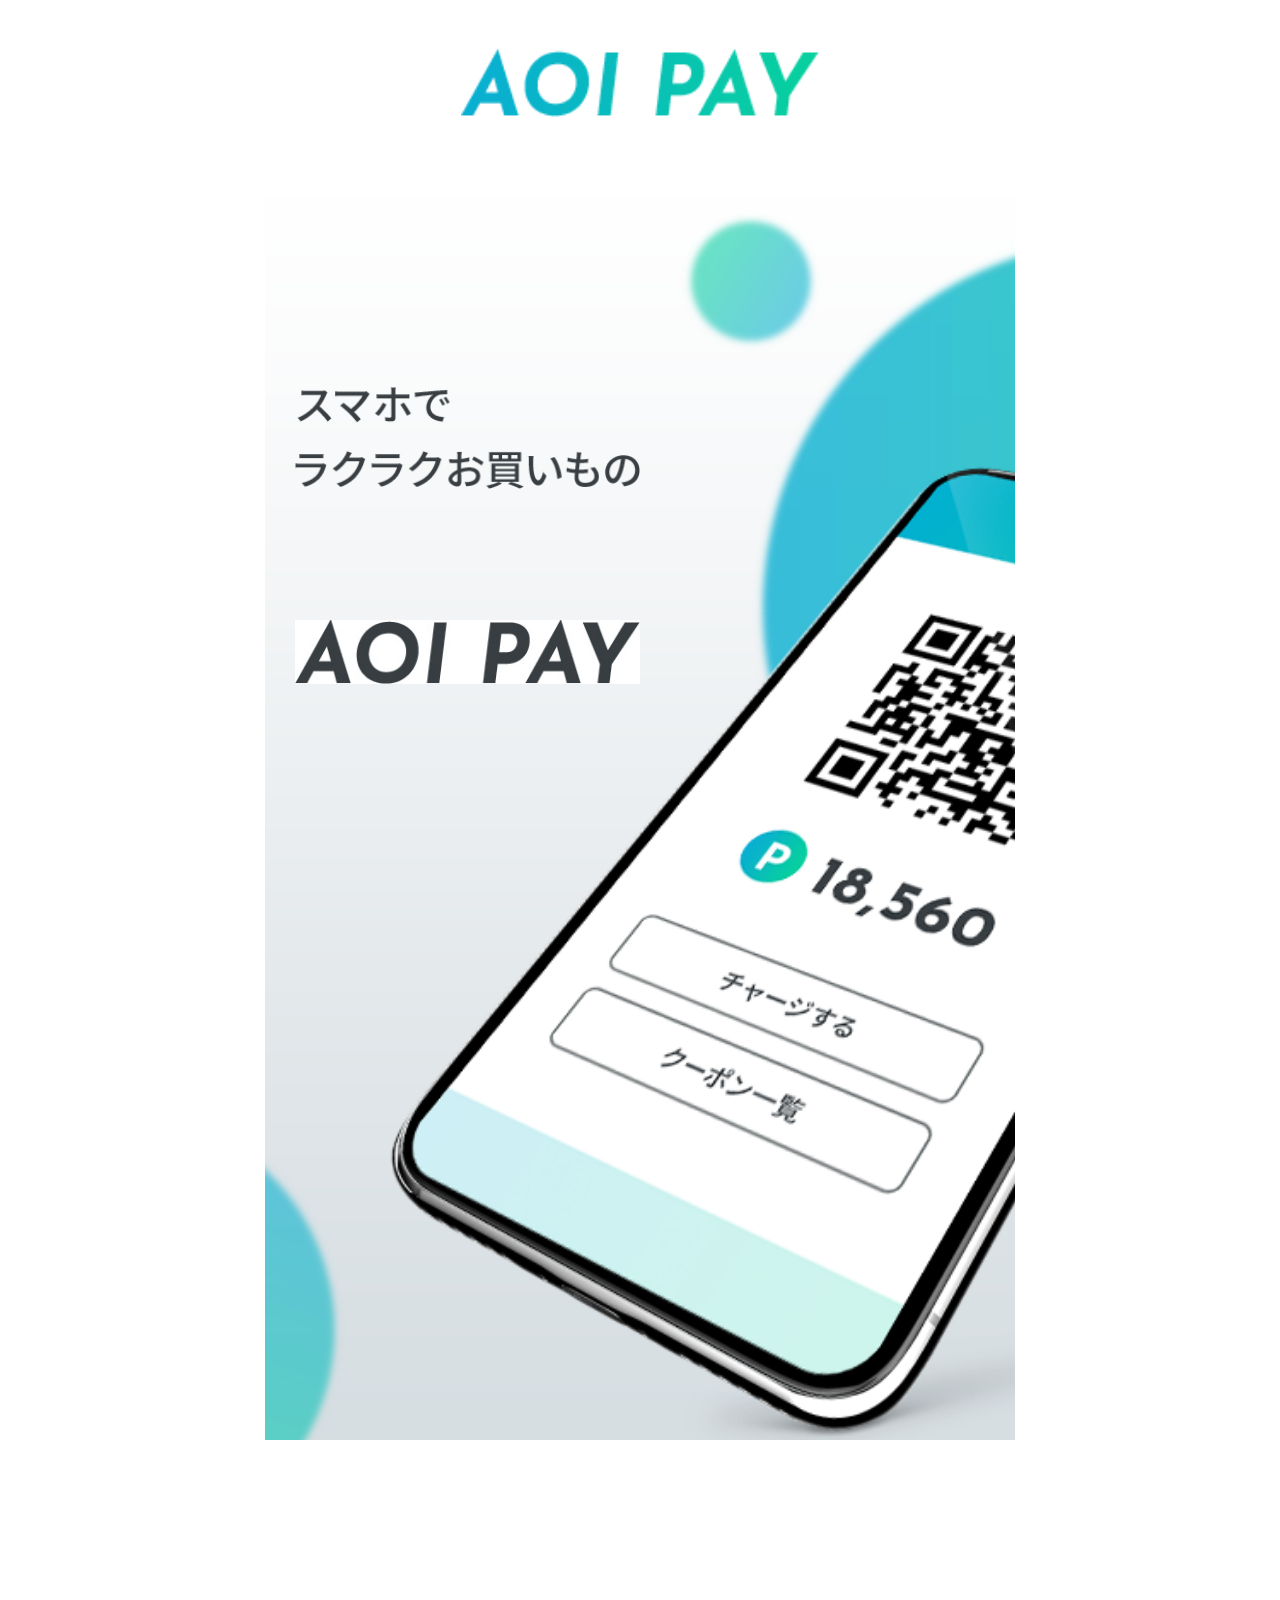
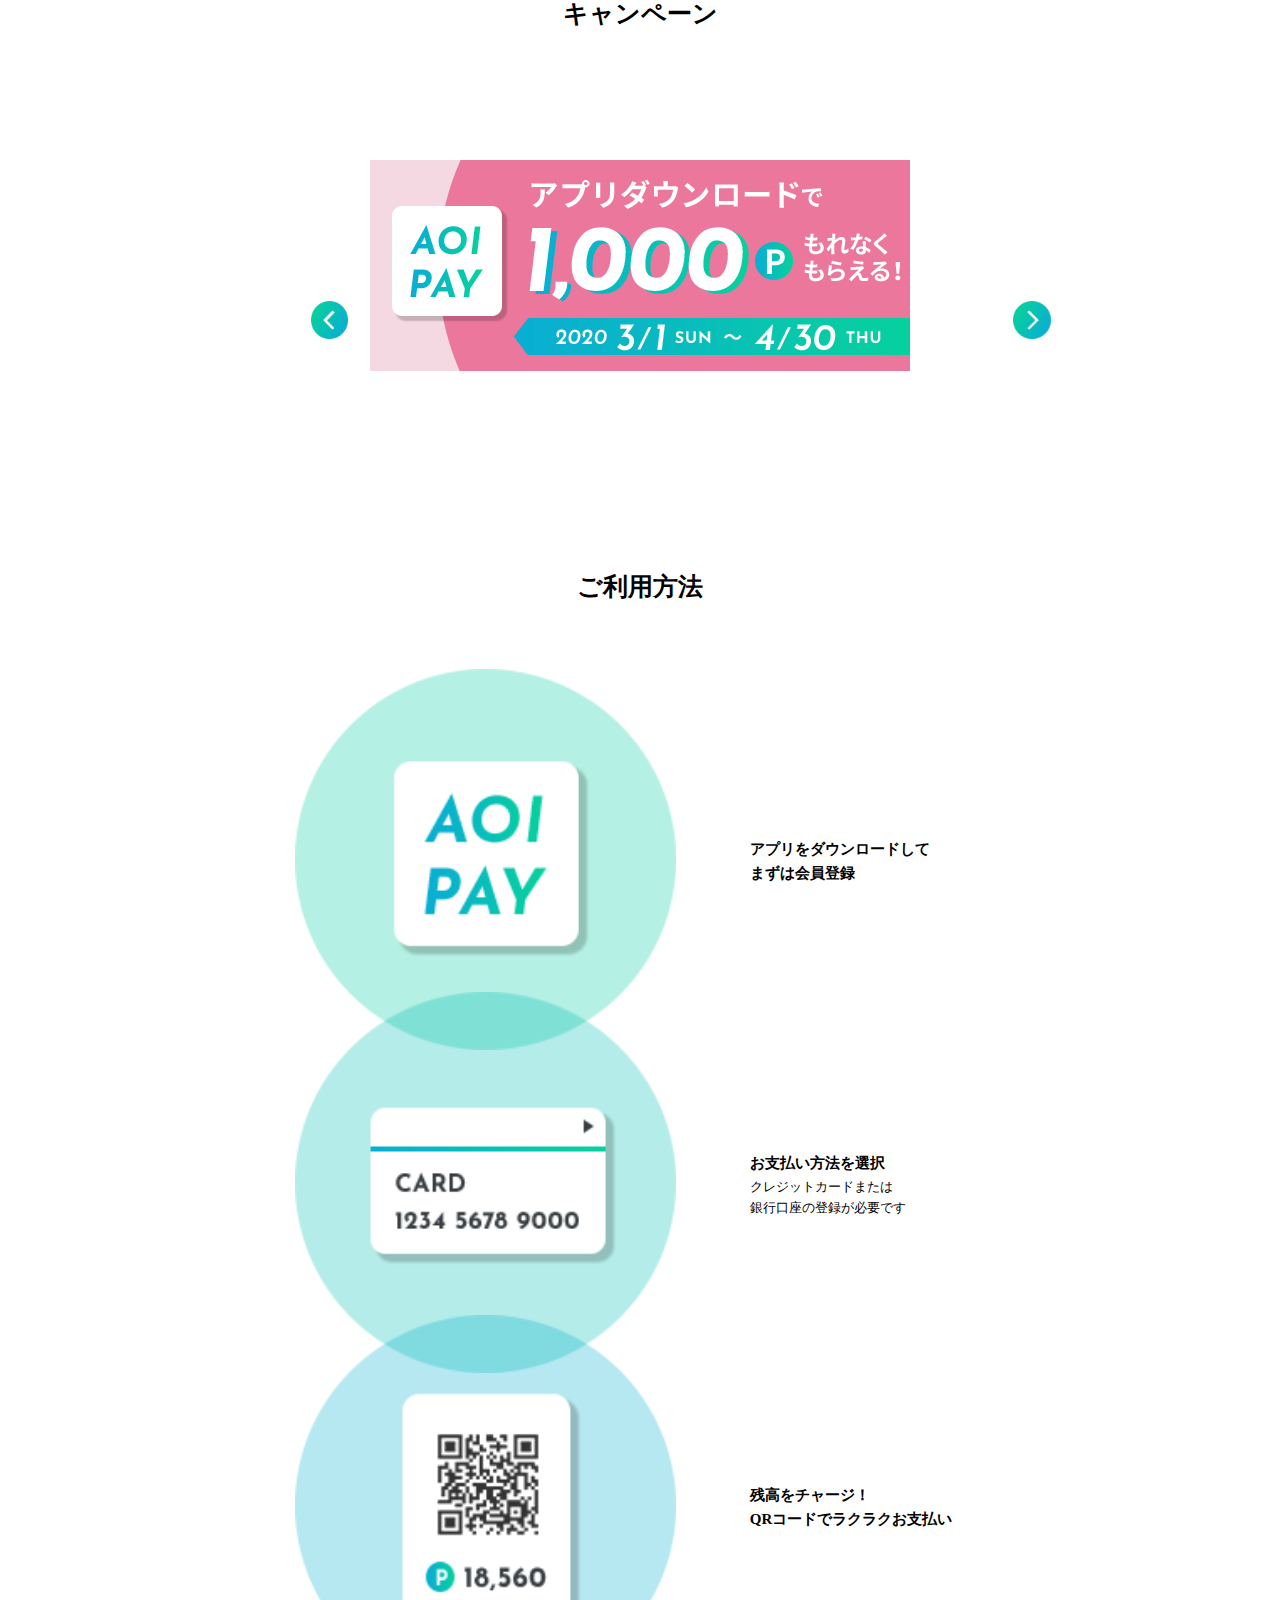
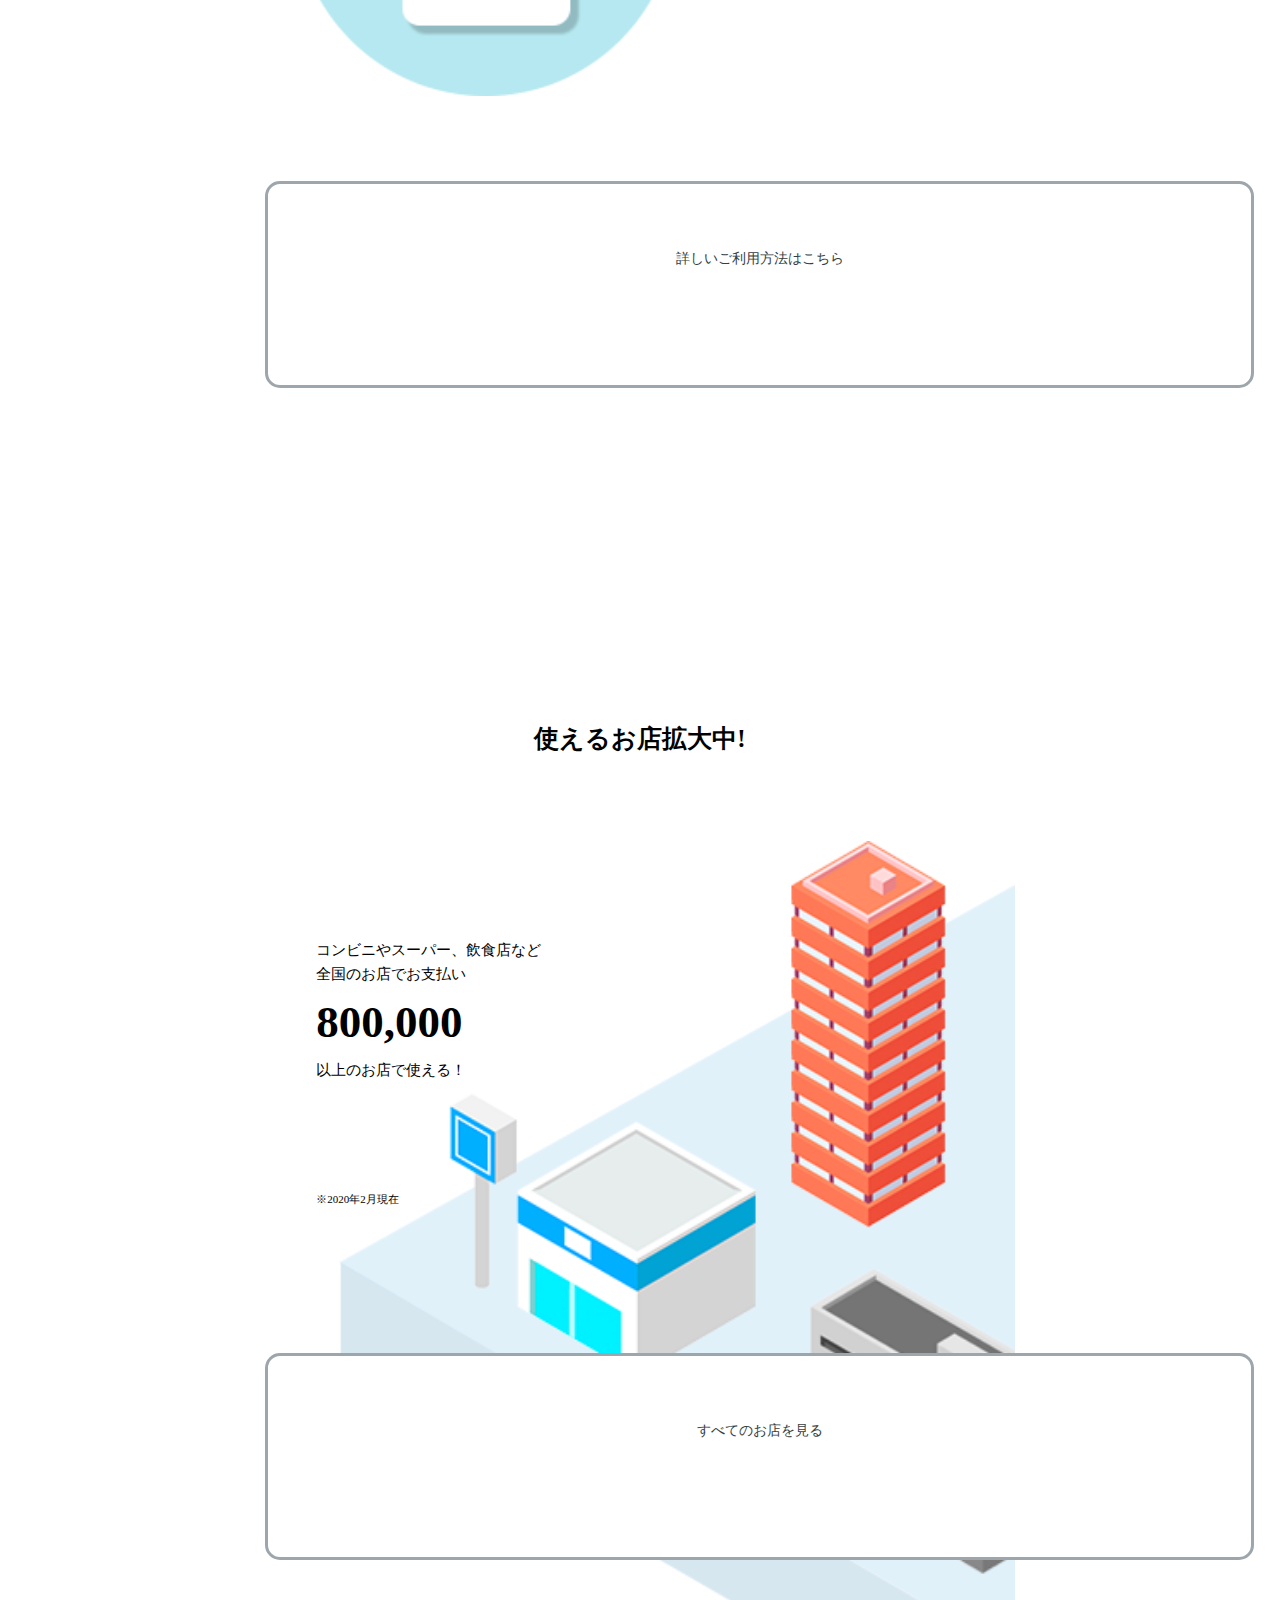
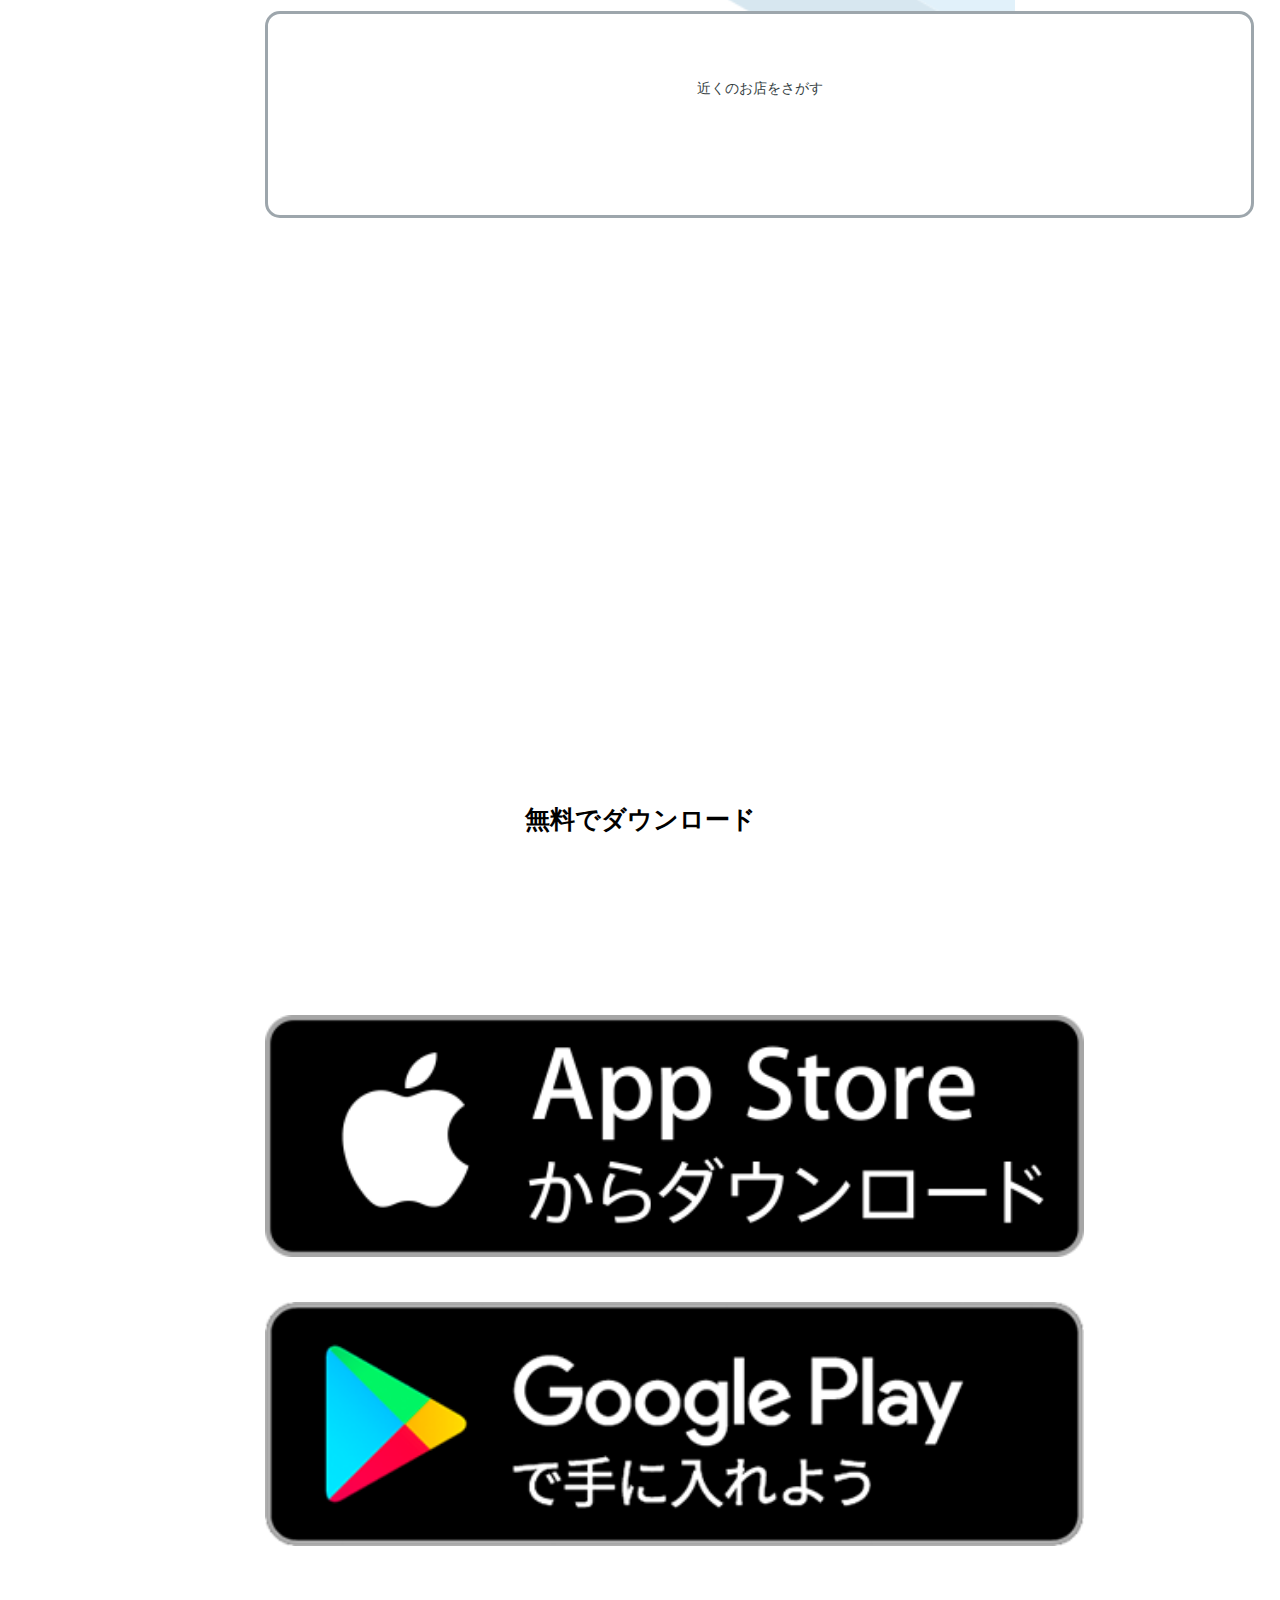
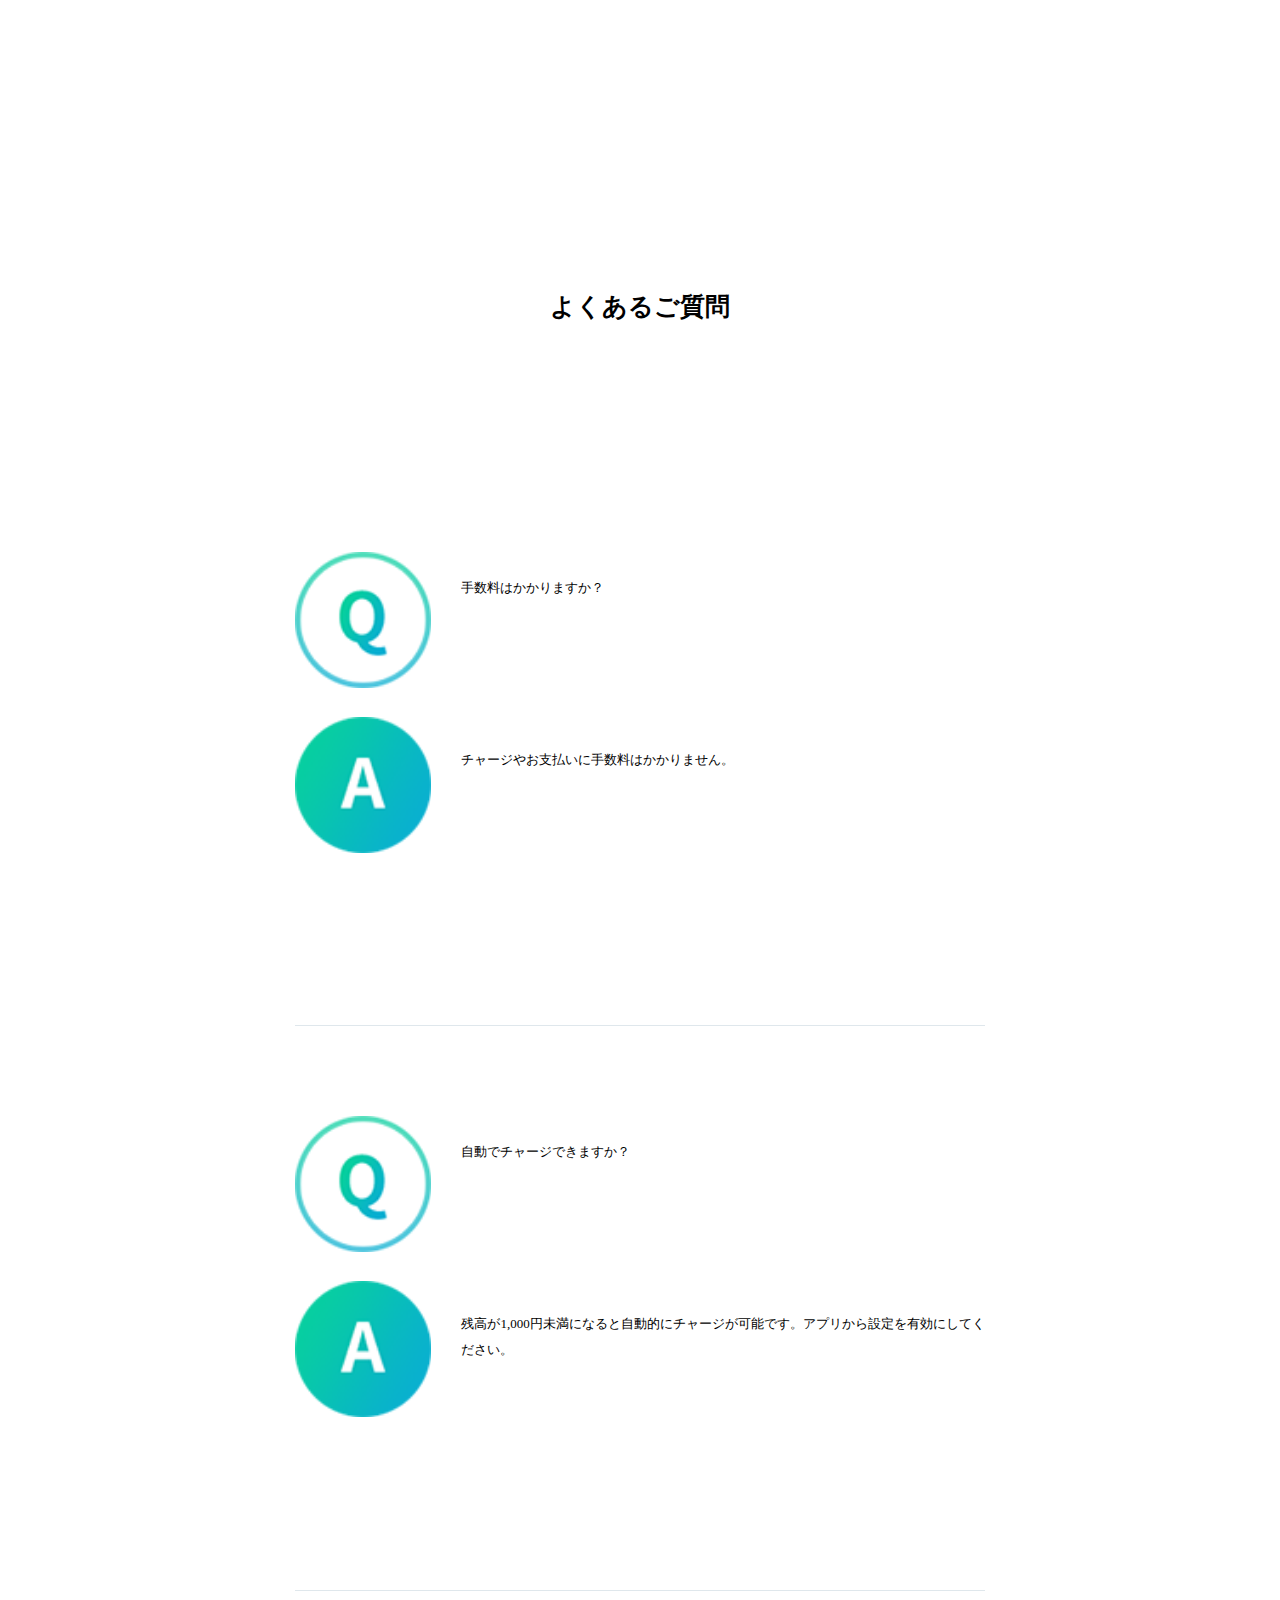
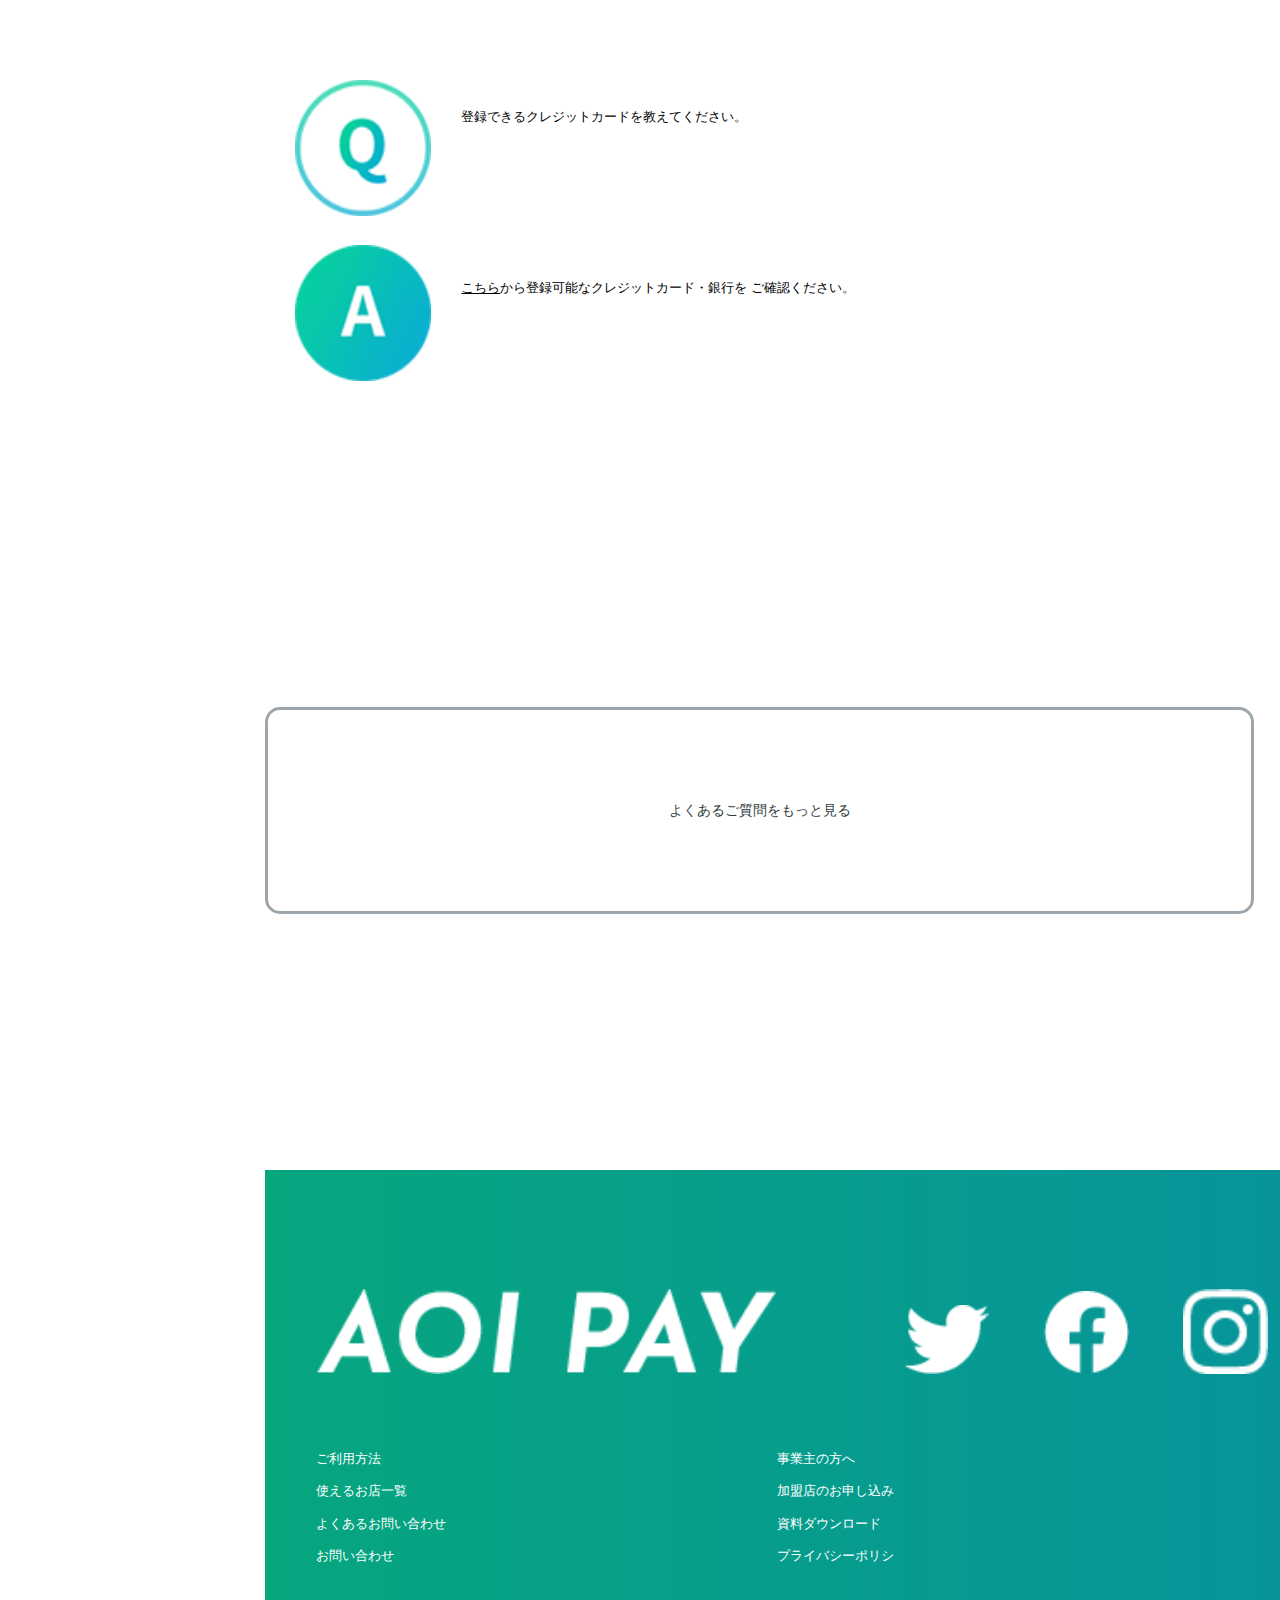
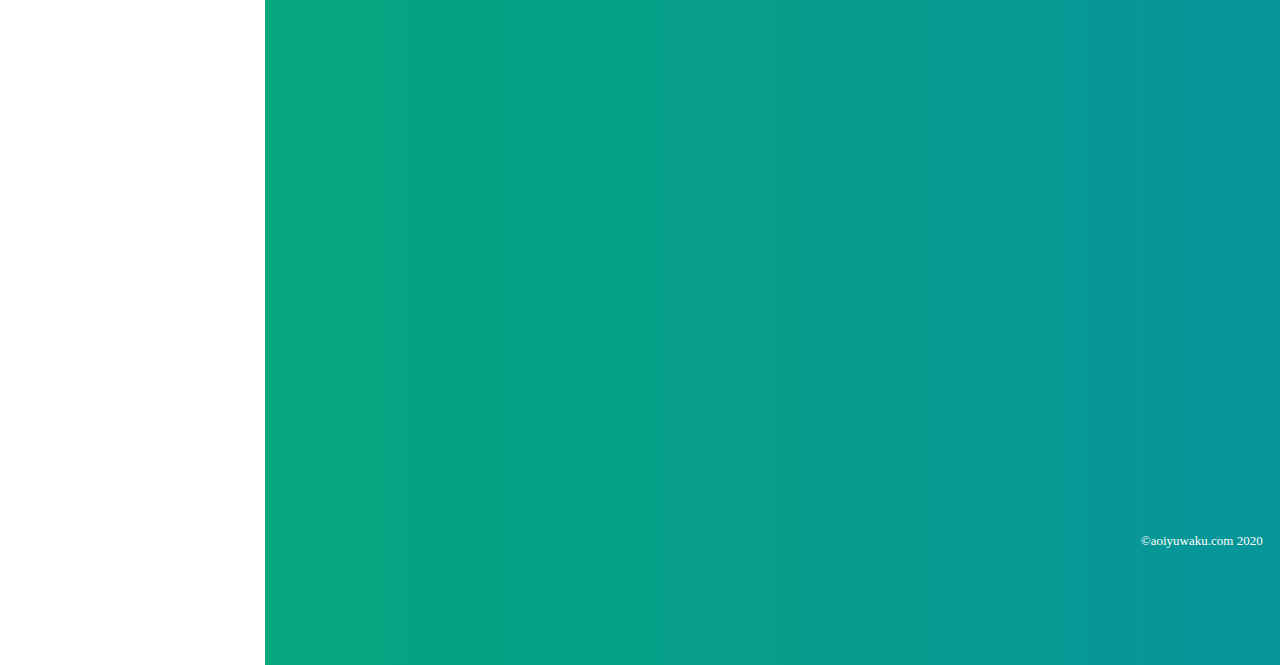
==== commit d9d2c9d2: "自宅修正　0926" ====
--- a/index.html
+++ b/index.html
@@ -95,8 +95,8 @@
                     <dd><a href="#">こちら</a>から登録可能なクレジットカード・銀行を ご確認ください。</dd>
                 </dl>
             </li>
-            <div class="btn"><a href="#">よくあるご質問をもっと見る</a></div>
         </ul>
+        <div class="btn"><a href="#">よくあるご質問をもっと見る</a></div>
     </section>
     <footer>
         <div class="footer-grop">
--- a/style.css
+++ b/style.css
@@ -287,7 +287,7 @@
     padding-left: 13vw;
     padding-top: 2.3vw;
     height: 10.62vw;
-    line-height: 5.6vw;
+    line-height: 2;
     font-size: 1.3rem;
 }
 
@@ -299,53 +299,48 @@
     border: solid;
     border-radius: 15px;
     color: rgb(157, 166, 172);
-    height: 15.7vw;
     width: 76.8vw;
     margin: 0 auto;
     text-align: center;
     margin-top: 12vw;
-    position: relative;
 }
 
 .cussion .btn a {
     color: rgb(52, 62, 66);
+    height: 15.7vw;
     text-decoration: none;
-    display: block;
-    position: absolute;
-    padding-top: 5.3vw;
-    top: 0;
-    left: 0;
-    width: 100%;
-    height: 60%;
-    text-align: center;
+    fd width: 100%;
+    height: 15.7vw;
+    display: flex;
+    justify-content: center;
+    align-items: center;
 }
 
 /*フッター*/
 
 footer {
     width: 100%;
-    height: 100vw;
     color: #FFFFFF;
     background-image: linear-gradient(to right, #06a67e 0%, #0790a1 100%);
-    position: relative;
+    background-size: 100vw;
     margin-top: 20vw;
+    position: relative;
+    padding: 73%;
 }
 
 footer .footer-grop {
-    width: 92%;
-    margin: 0 auto;
-}
-
-footer .footer-aoypay {
+    display: flex;
     position: absolute;
     left: 4vw;
     top: 9.3vw;
 }
 
+footer .footer-aoypay {
+    padding-right: 10vw;
+}
+
 footer .sns_group {
-    position: absolute;
-    left: 50vw;
-    top: 9.3vw;
+
 }
 
 footer li {
@@ -359,7 +354,7 @@
 footer ul li a {
     color: #FFFFFF;
     text-decoration: none;
-    margin-right: 4vw;
+
 }
 
 footer .footer-aoypay {
@@ -376,8 +371,8 @@
     margin: 0 auto;
     font-size: 1.3rem;
     position: absolute;
-    top: 28vw;
-    left: 4vw;
+    top: 12vw;
+
 }
 
 footer .copy-aoiyuwaku {
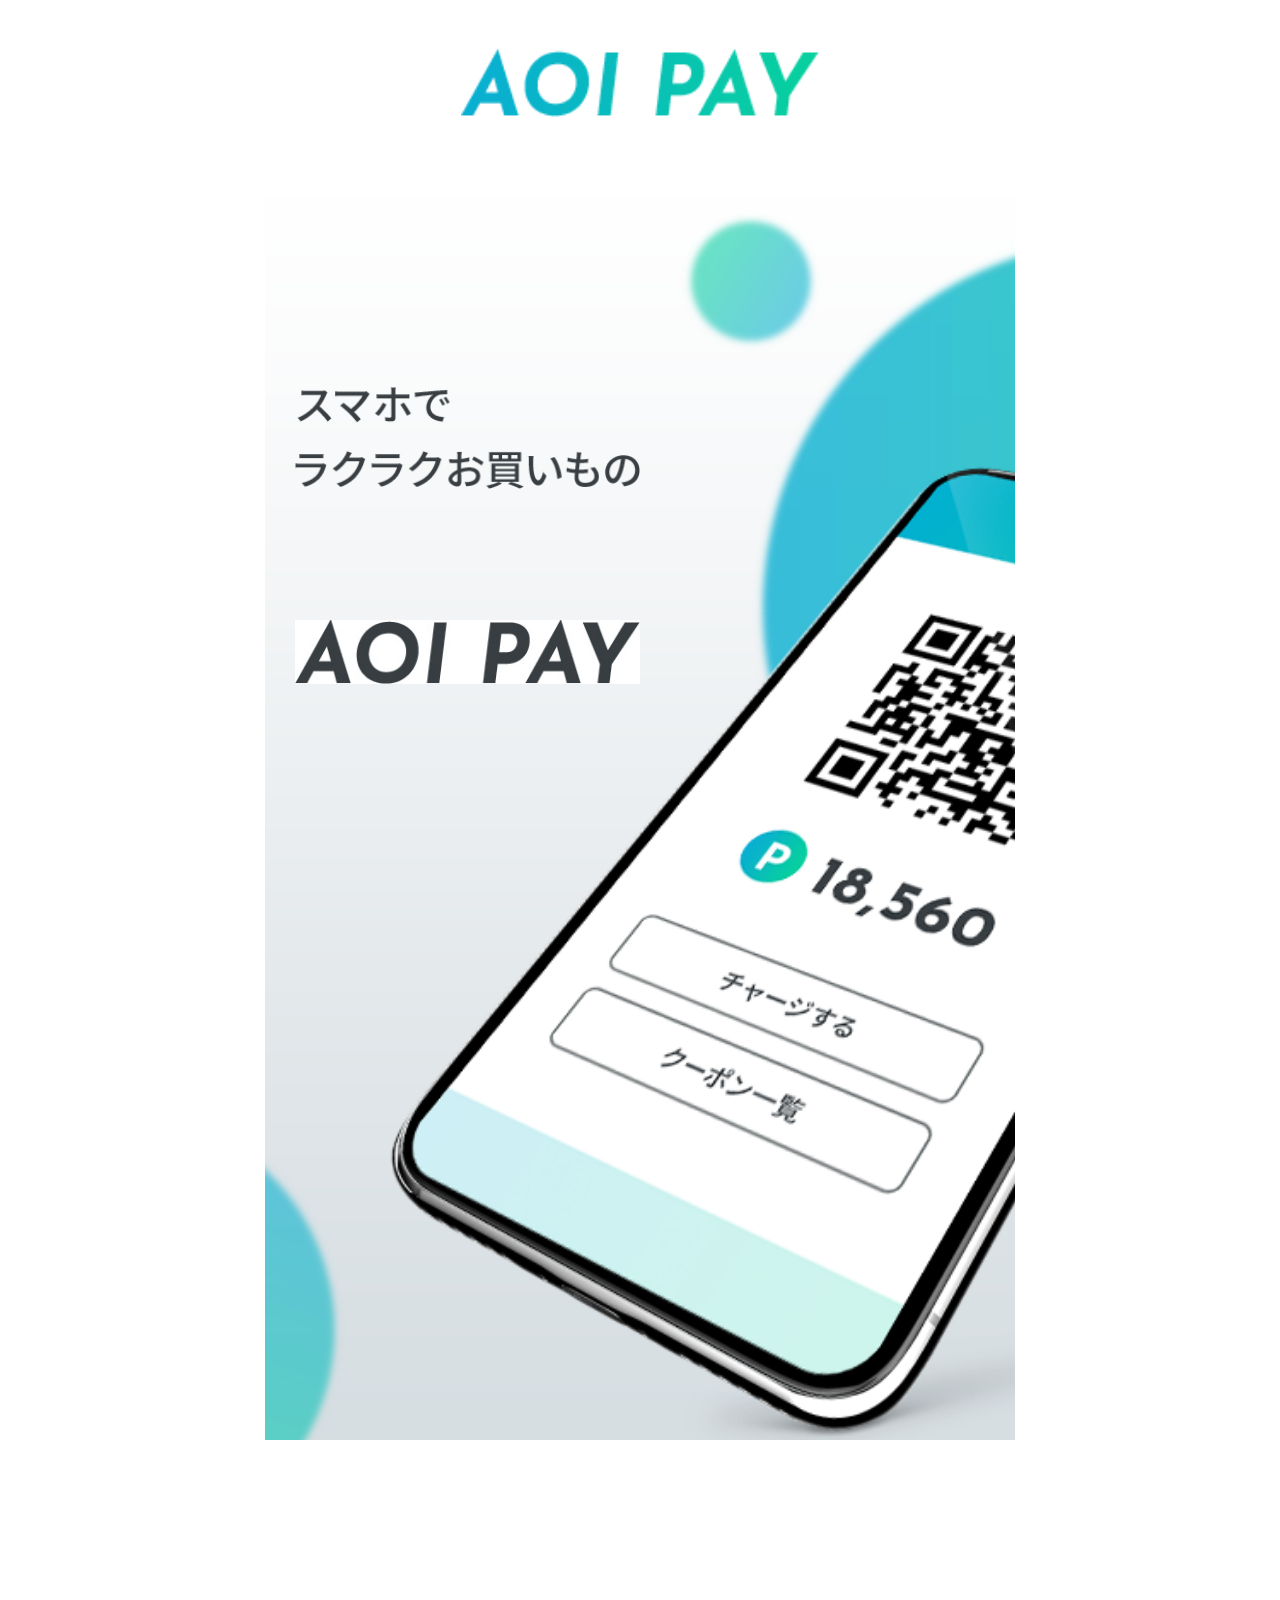
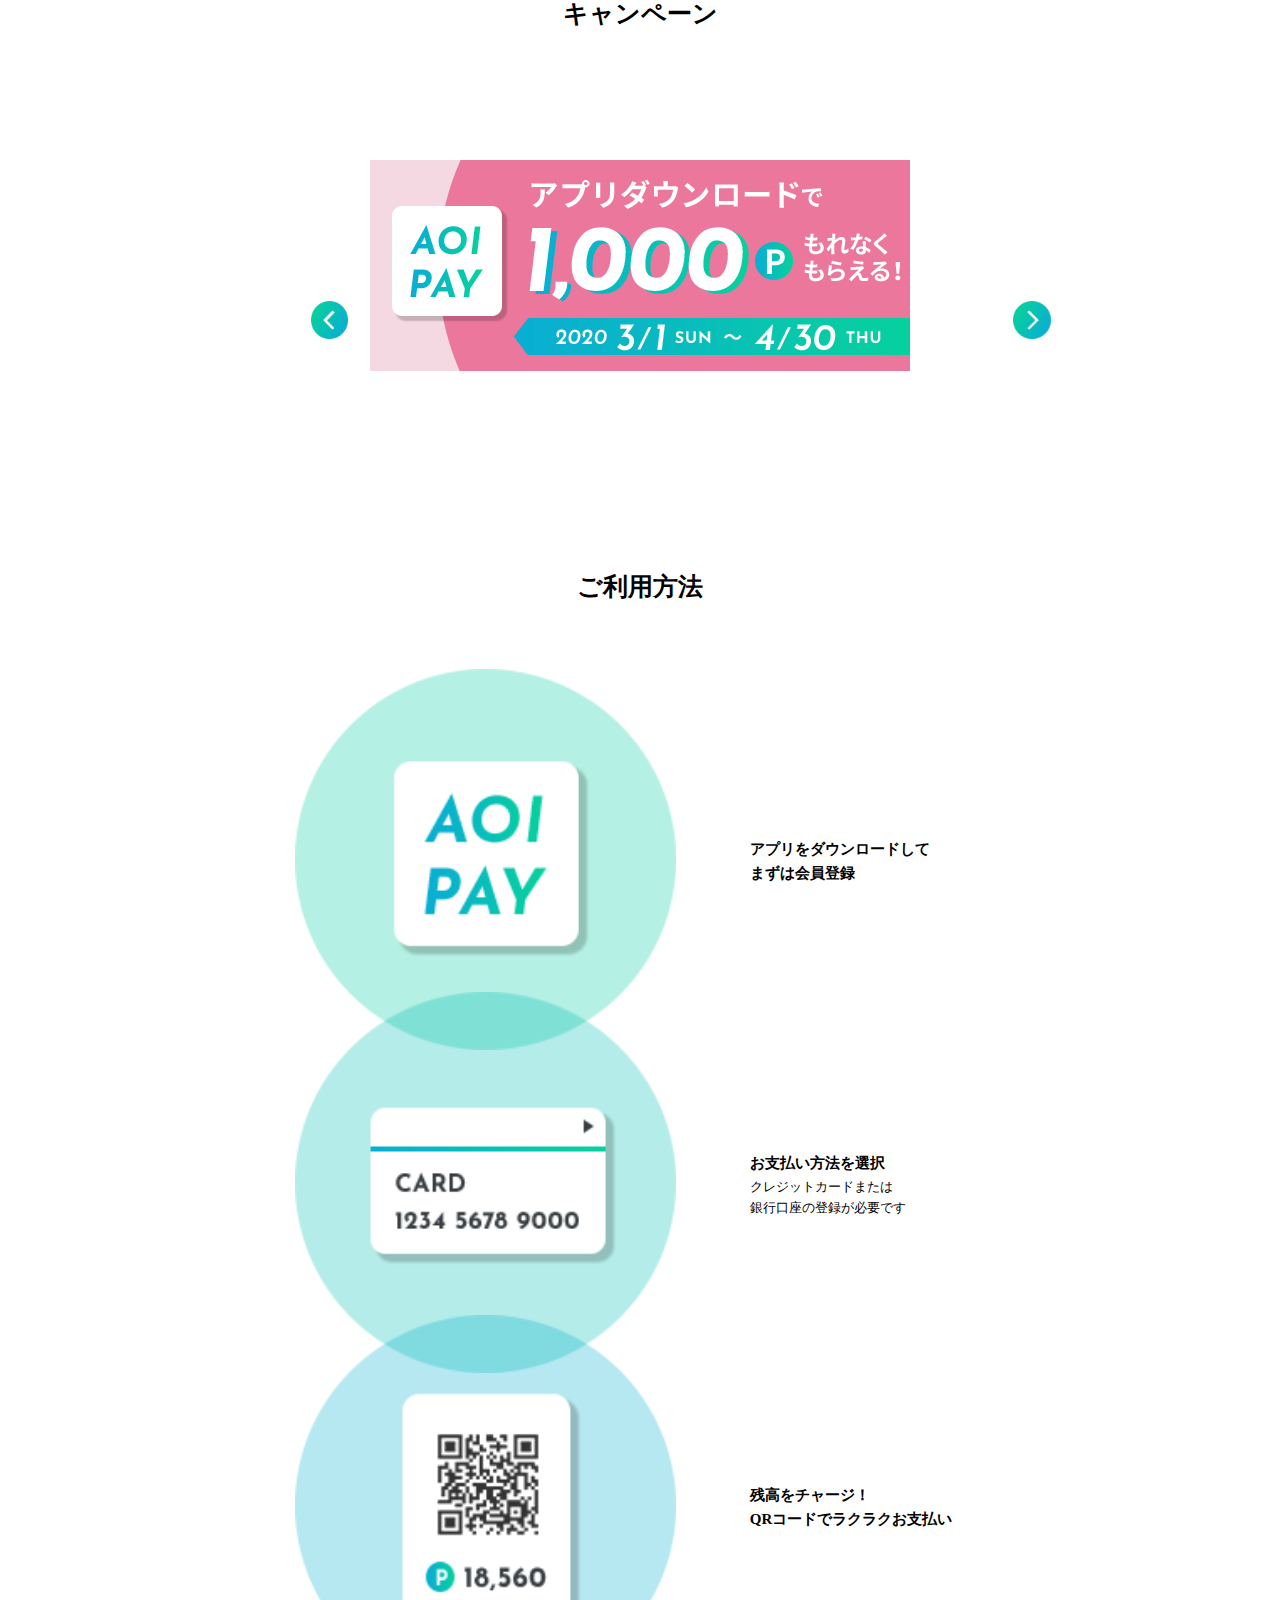
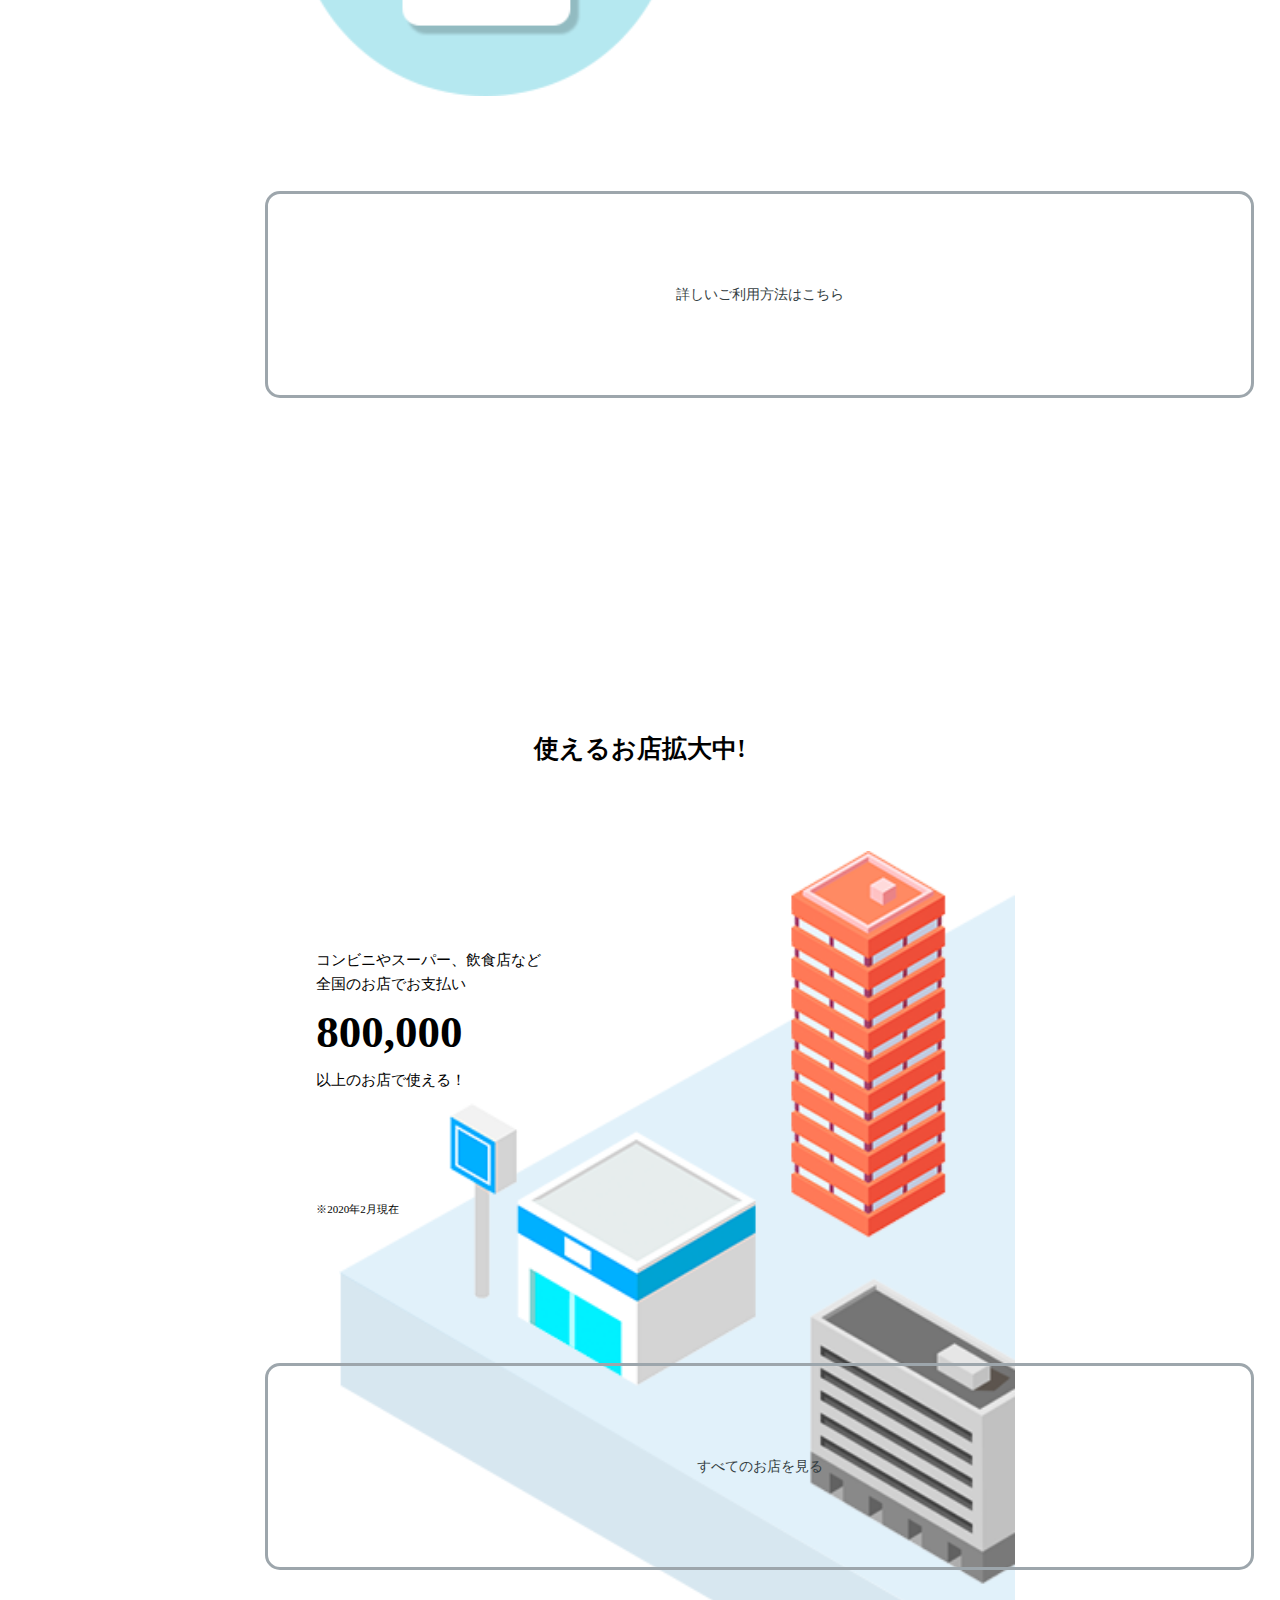
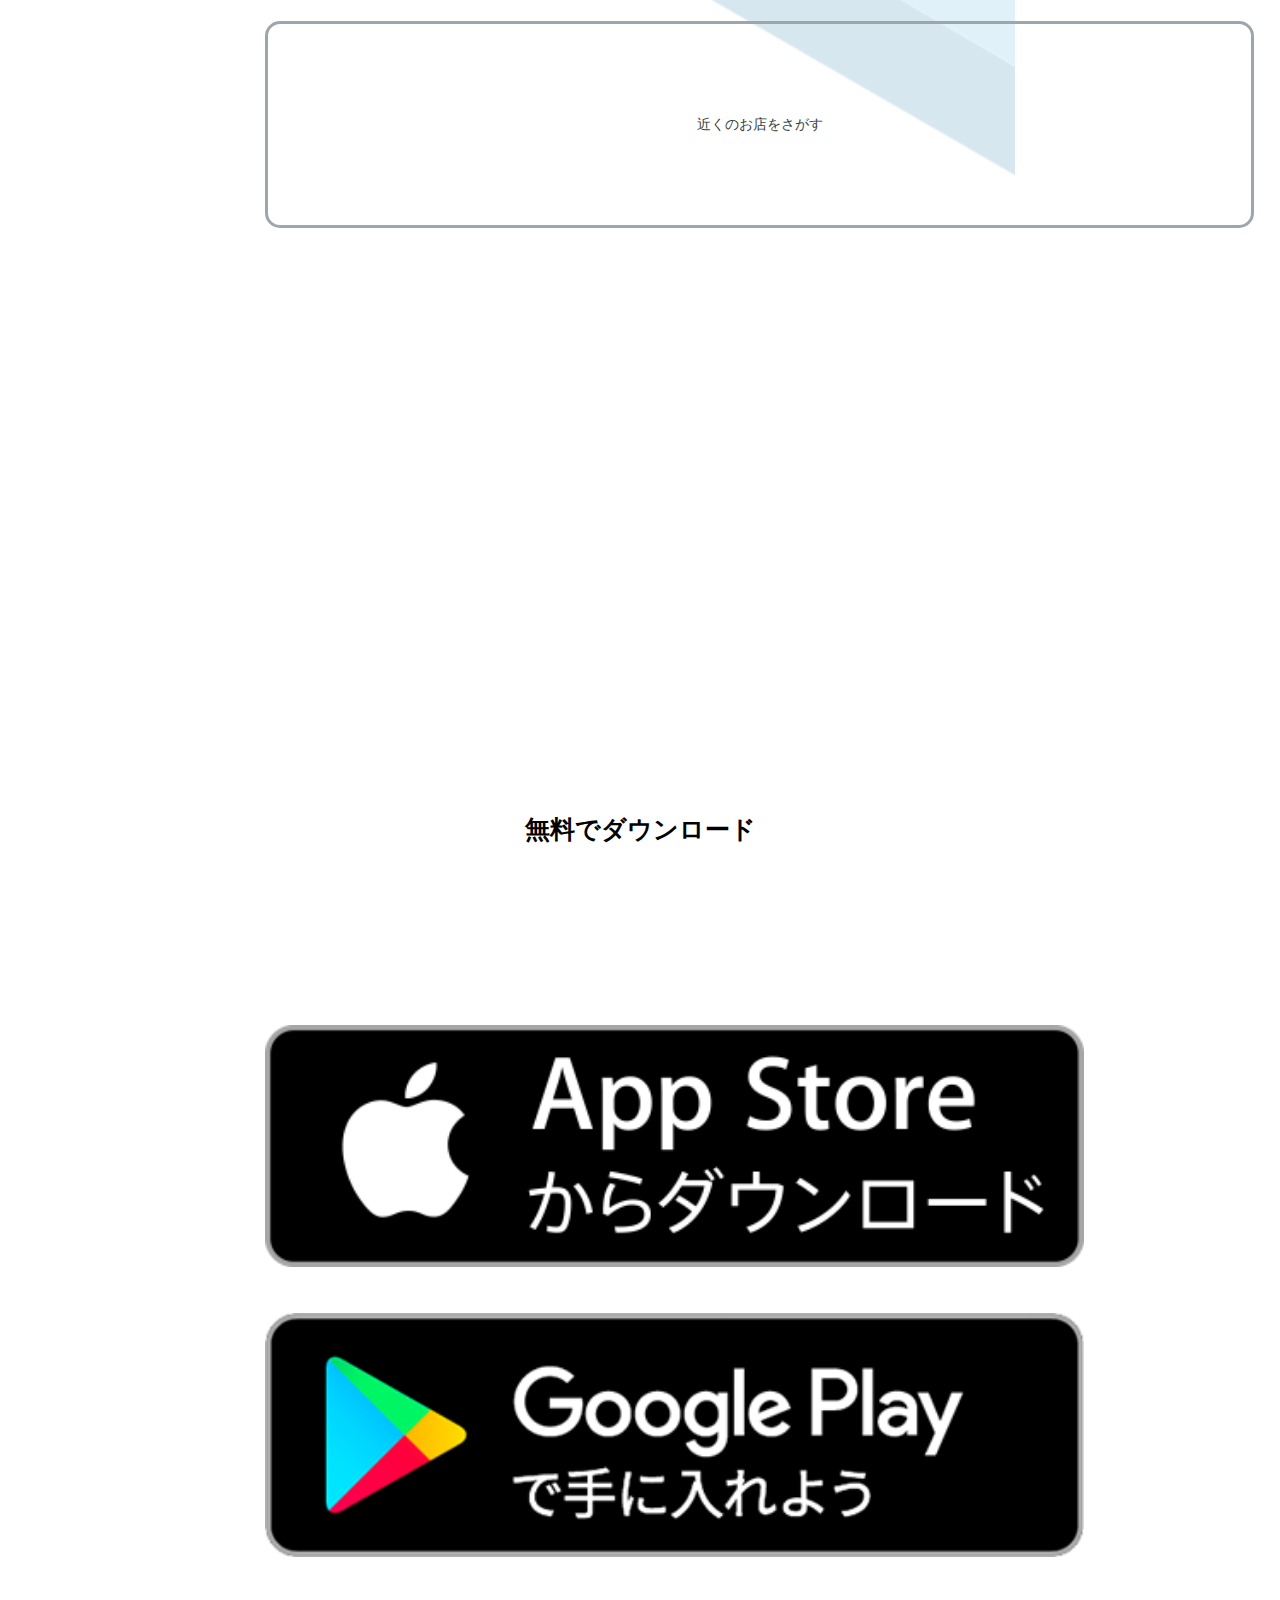
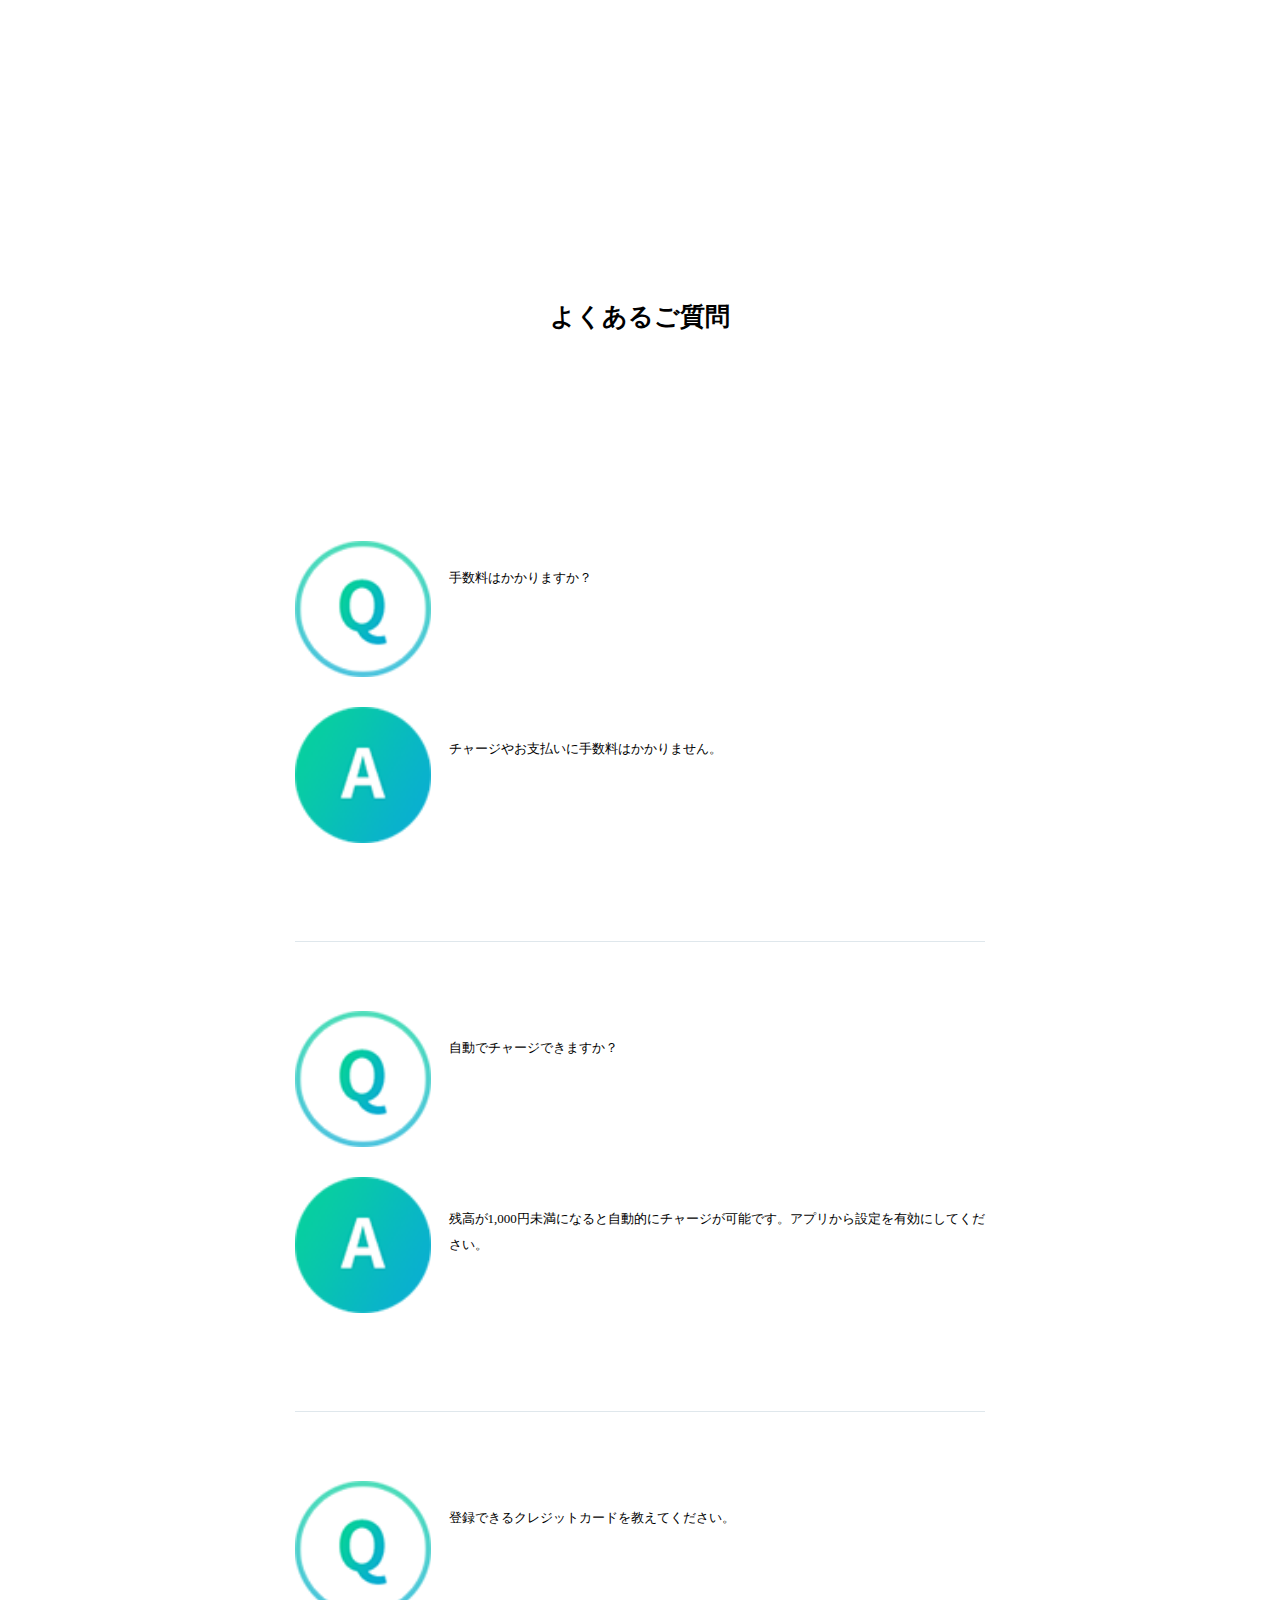
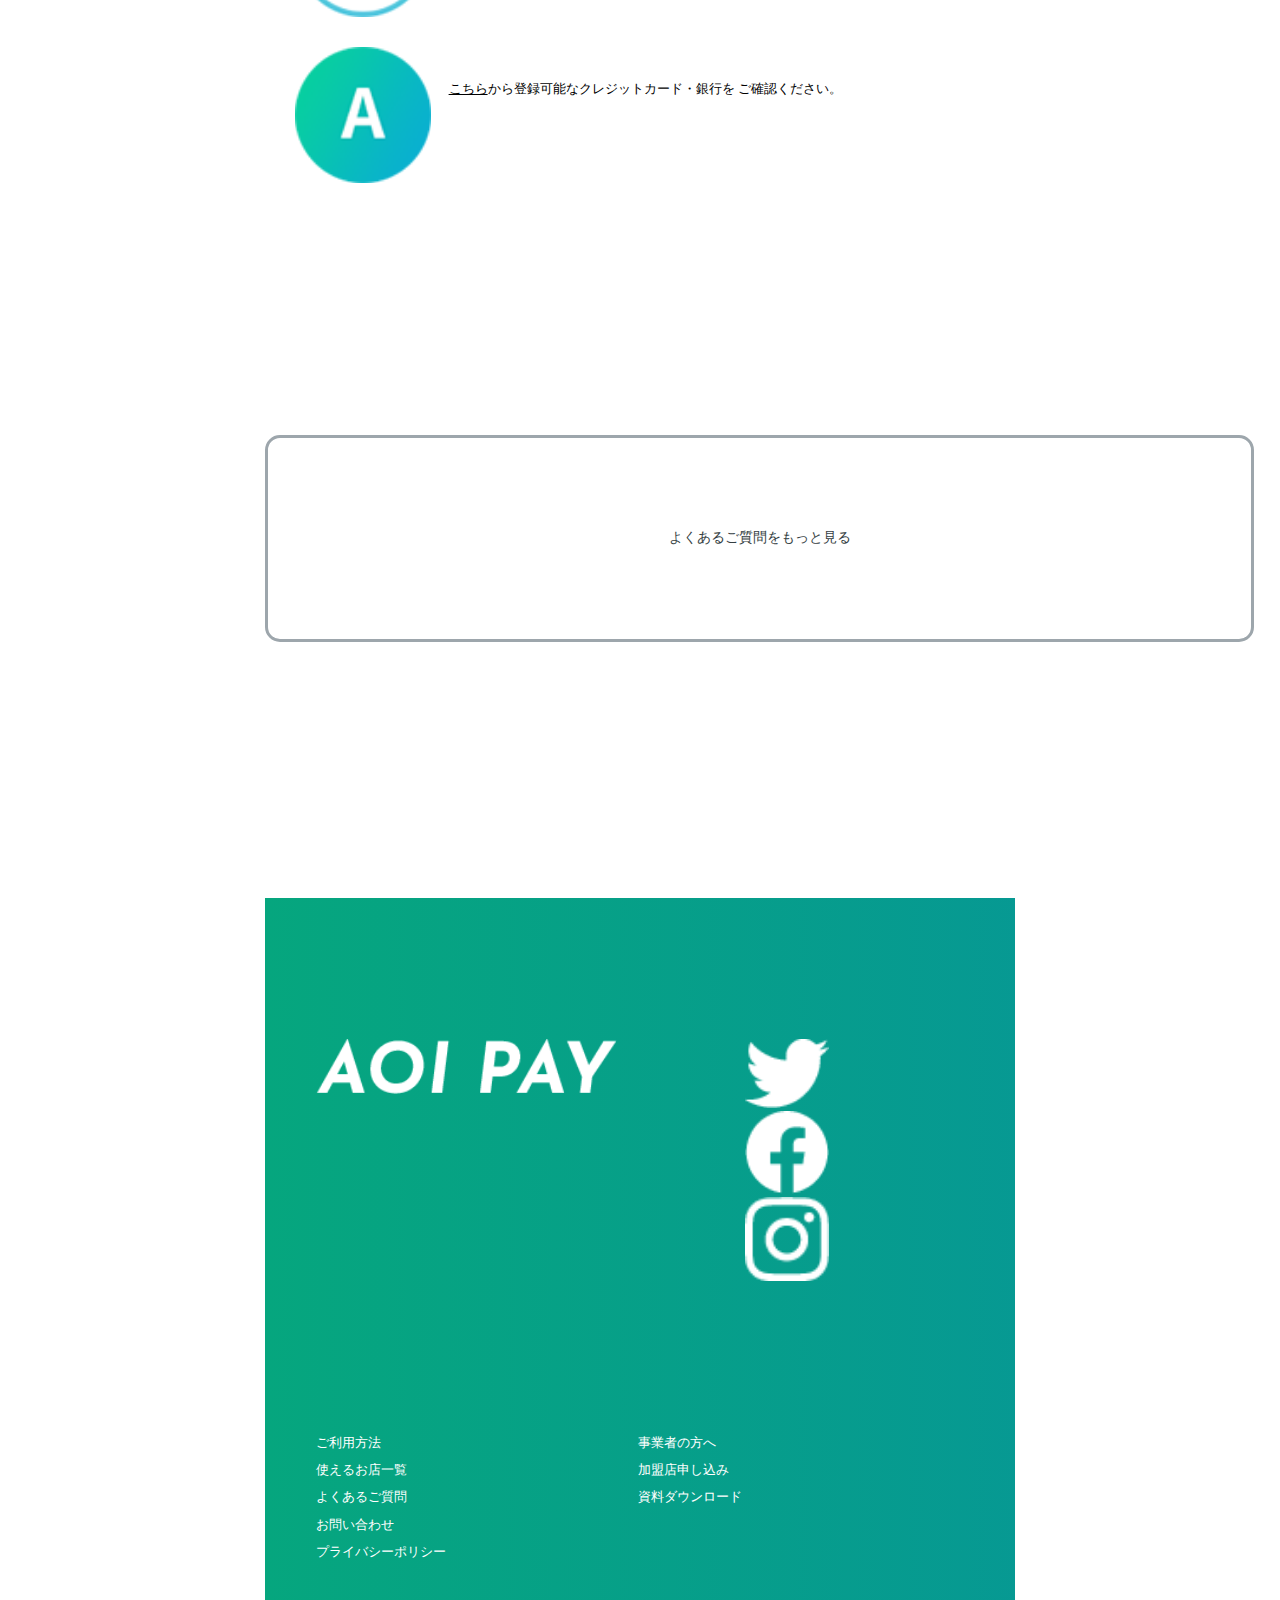
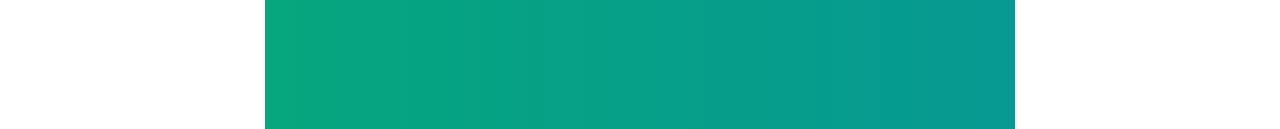
==== commit 3479baf2: "完成データ" ====
--- a/index.html
+++ b/index.html
@@ -100,30 +100,38 @@
     </section>
     <footer>
         <div class="footer-grop">
-            <p class="footer-aoypay"><img src="images/footer_aoipay.png" alt="AOIPAY"></p>
-            <div class="sns_group">
-                <a href="＃" target="_blank" rel="noopener noreferrer"><img src="images/twitter.png" alt="Twitter"
-                        class="twitter"></a>
-                <a href="＃" target="_blank" rel="noopener noreferrer"><img src="images/facebook.png" alt="facebook"
-                        class="facebook"></a>
-                <a href="＃" target="_blank" rel="noopener noreferrer"><img src="images/instagram.png" alt="Instagram"
-                        class="instagram"></a>
+            <div class="footer-aicon-group">
+                <p class="footer-aoypay"><img src="images/footer_aoipay.png" alt="AOIPAY"></p>
+                <div class="sns_group">
+                    <a href="＃" target="_blank" rel="noopener noreferrer"><img src="images/twitter.png" alt="Twitter"
+                            class="twitter"></a>
+                    <a href="＃" target="_blank" rel="noopener noreferrer"><img src="images/facebook.png" alt="facebook"
+                            class="facebook"></a>
+                    <a href="＃" target="_blank" rel="noopener noreferrer"><img src="images/instagram.png"
+                            alt="Instagram" class="instagram"></a>
+                </div>
             </div>
             <div class="footer-text">
-                <ul>
-                    <li><a href="#" target="_blank" rel="noopener noreferrer">ご利用方法</a></li>
-                    <li><a href="#" target="_blank" rel="noopener noreferrer">事業主の方へ</a></li>
-                    <li><a href="#" target="_blank" rel="noopener noreferrer">使えるお店一覧</a></li>
-                    <li><a href="#" target="_blank" rel="noopener noreferrer">加盟店のお申し込み</a></li>
-                    <li><a href="#" target="_blank" rel="noopener noreferrer">よくあるお問い合わせ</a></li>
-                    <li><a href="#" target="_blank" rel="noopener noreferrer">資料ダウンロード</a></li>
-                    <li><a href="#" target="_blank" rel="noopener noreferrer">お問い合わせ</a></li>
-                    <li><a href="#" target="_blank" rel="noopener noreferrer">プライバシーポリシ</a></li>
-                </ul>
+                <div class="footer-text-list">
+                    <ul>
+                        <li><a href="#" target="_blank" rel="noopener noreferrer">ご利用方法</a></li>
+                        <li><a href="#" target="_blank" rel="noopener noreferrer">使えるお店一覧</a></li>
+                        <li><a href="#" target="_blank" rel="noopener noreferrer">よくあるご質問</a></li>
+                        <li><a href="#" target="_blank" rel="noopener noreferrer">お問い合わせ</a></li>
+                        <li><a href="#" target="_blank" rel="noopener noreferrer">プライバシーポリシー</a></li>
+                    </ul>
+                    <ul>
+                        <li><a href="#" target="_blank" rel="noopener noreferrer">事業者の方へ</a></li>
+                        <li><a href="#" target="_blank" rel="noopener noreferrer">加盟店申し込み</a></li>
+                        <li><a href="#" target="_blank" rel="noopener noreferrer">資料ダウンロード</a></li>
+
+                    </ul>
+
+                </div>
             </div>
             <p class="copy-aoiyuwaku"><small>&copy;aoiyuwaku.com 2020</small></p>
         </div>
     </footer>
 </body>
 
-</html>+</html>
--- a/style.css
+++ b/style.css
@@ -147,25 +147,20 @@
     border: solid;
     border-radius: 15px;
     color: rgb(157, 166, 172);
-    height: 15.7vw;
     width: 76.8vw;
     margin: 0 auto;
     text-align: center;
-    margin-top: 11.2vw;
-    position: relative;
+    margin-top: 12vw;
 }
 
 .service .btn a {
     color: rgb(52, 62, 66);
     text-decoration: none;
-    display: block;
-    position: absolute;
-    padding-top: 5.3vw;
-    top: 0;
-    left: 0;
-    width: 100%;
-    height: 72%;
-    text-align: center;
+    width: 100%;
+    height: 15.7vw;
+    display: flex;
+    justify-content: center;
+    align-items: center;
 }
 
 .announce {
@@ -208,26 +203,20 @@
     border: solid;
     border-radius: 15px;
     color: rgb(157, 166, 172);
-    height: 15.7vw;
     width: 76.8vw;
     margin: 0 auto;
     text-align: center;
     margin-bottom: 4vw;
-    background-color: #FFFFFF;
-    position: relative;
 }
 
 .announce .announce-btn a {
     color: rgb(52, 62, 66);
     text-decoration: none;
-    display: block;
-    position: absolute;
-    padding-top: 5.3vw;
-    top: 0;
-    left: 0;
-    width: 100%;
-    height: 60%;
-    text-align: center;
+    width: 100%;
+    height: 15.7vw;
+    display: flex;
+    justify-content: center;
+    align-items: center;
 }
 
 .download h2 {
@@ -259,8 +248,7 @@
 .cussion li {
     border-top: solid rgb(223, 231, 236);
     border-width: 1px 0 1px;
-    padding: 7vw 0 7vw 0;
-    height: 30vw;
+    padding: 5.4vw 0 5.4vw 0;
 }
 
 .cussion li:first-child {
@@ -275,7 +263,7 @@
     background-image: url(images/Q-mark.png);
     background-repeat: no-repeat;
     background-size: 10.6vw;
-    padding-left: 13vw;
+    padding-left: 12vw;
     padding-top: 2.3vw;
     height: 10.62vw;
 }
@@ -284,7 +272,7 @@
     background-image: url(images/A-mark.png);
     background-repeat: no-repeat;
     background-size: 10.6vw;
-    padding-left: 13vw;
+    padding-left: 12vw;
     padding-top: 2.3vw;
     height: 10.62vw;
     line-height: 2;
@@ -307,9 +295,8 @@
 
 .cussion .btn a {
     color: rgb(52, 62, 66);
-    height: 15.7vw;
     text-decoration: none;
-    fd width: 100%;
+    width: 100%;
     height: 15.7vw;
     display: flex;
     justify-content: center;
@@ -324,37 +311,33 @@
     background-image: linear-gradient(to right, #06a67e 0%, #0790a1 100%);
     background-size: 100vw;
     margin-top: 20vw;
-    position: relative;
-    padding: 73%;
-}
-
-footer .footer-grop {
-    display: flex;
-    position: absolute;
-    left: 4vw;
-    top: 9.3vw;
+
+}
+
+footer .footer-grop{
+    padding-left: 4vw;
+}
+
+footer .footer-aicon-group{
+    display: flex;
+    padding-top: 11vw;
+    padding-bottom: 11.3vw;
 }
 
 footer .footer-aoypay {
     padding-right: 10vw;
 }
 
-footer .sns_group {
-
-}
 
 footer li {
-    float: left;
-    width: 50%;
     list-style: none;
     font-size: 1.3rem;
-    line-height: 2.5;
+    line-height: 2.1;
 }
 
 footer ul li a {
     color: #FFFFFF;
     text-decoration: none;
-
 }
 
 footer .footer-aoypay {
@@ -367,16 +350,22 @@
 }
 
 footer .footer-text {
-    width: 92%;
-    margin: 0 auto;
-    font-size: 1.3rem;
-    position: absolute;
-    top: 12vw;
-
+    font-size: 1.3rem;
+    display: flex;
+}
+
+footer .footer-text-list{
+    display: flex;
+    margin-bottom: 12.8vw;
+}
+
+footer .footer-text ul {
+    padding-right: 15vw;
 }
 
 footer .copy-aoiyuwaku {
-    font-size: 1.3rem;
-    position: absolute;
-    top: 66vw;
-    right: 4.4vw;+    font-size: 1rem;
+    position: fixed;
+    bottom: 4vw;
+    right: 4vw;
+}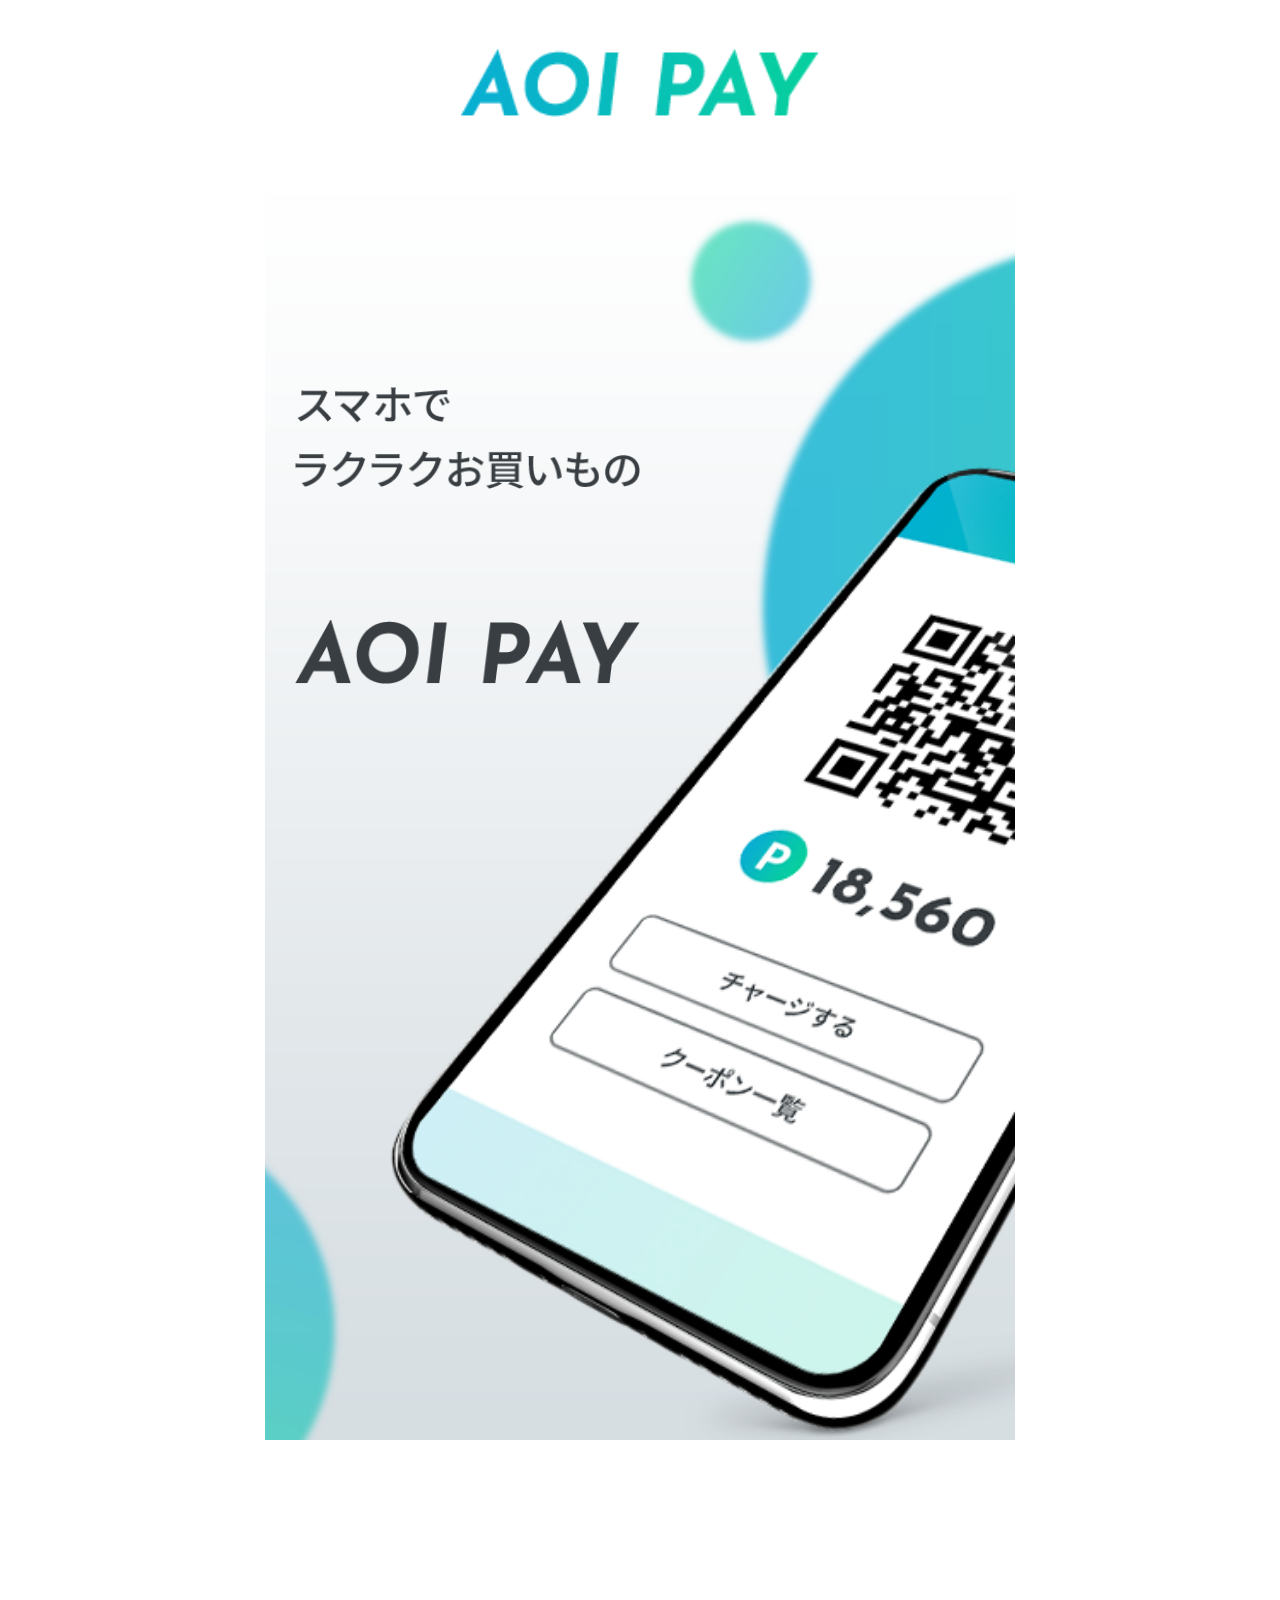
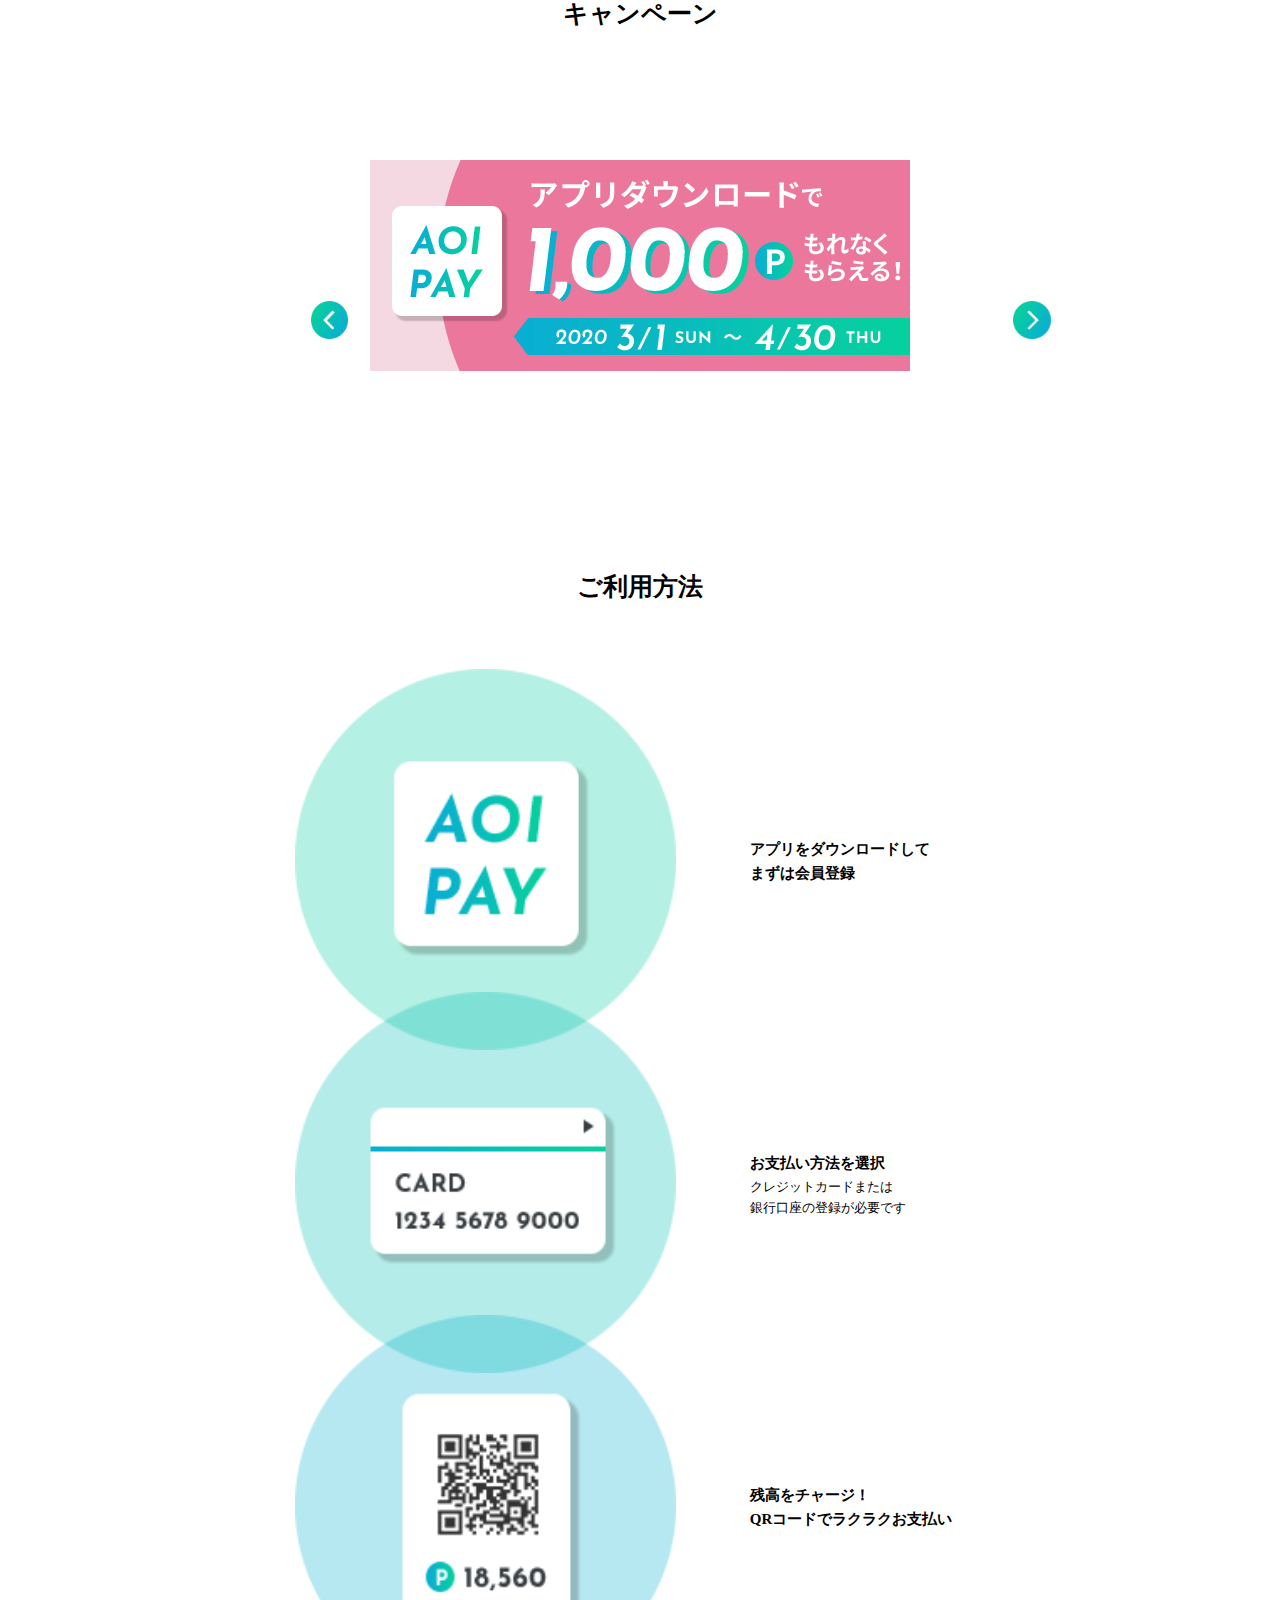
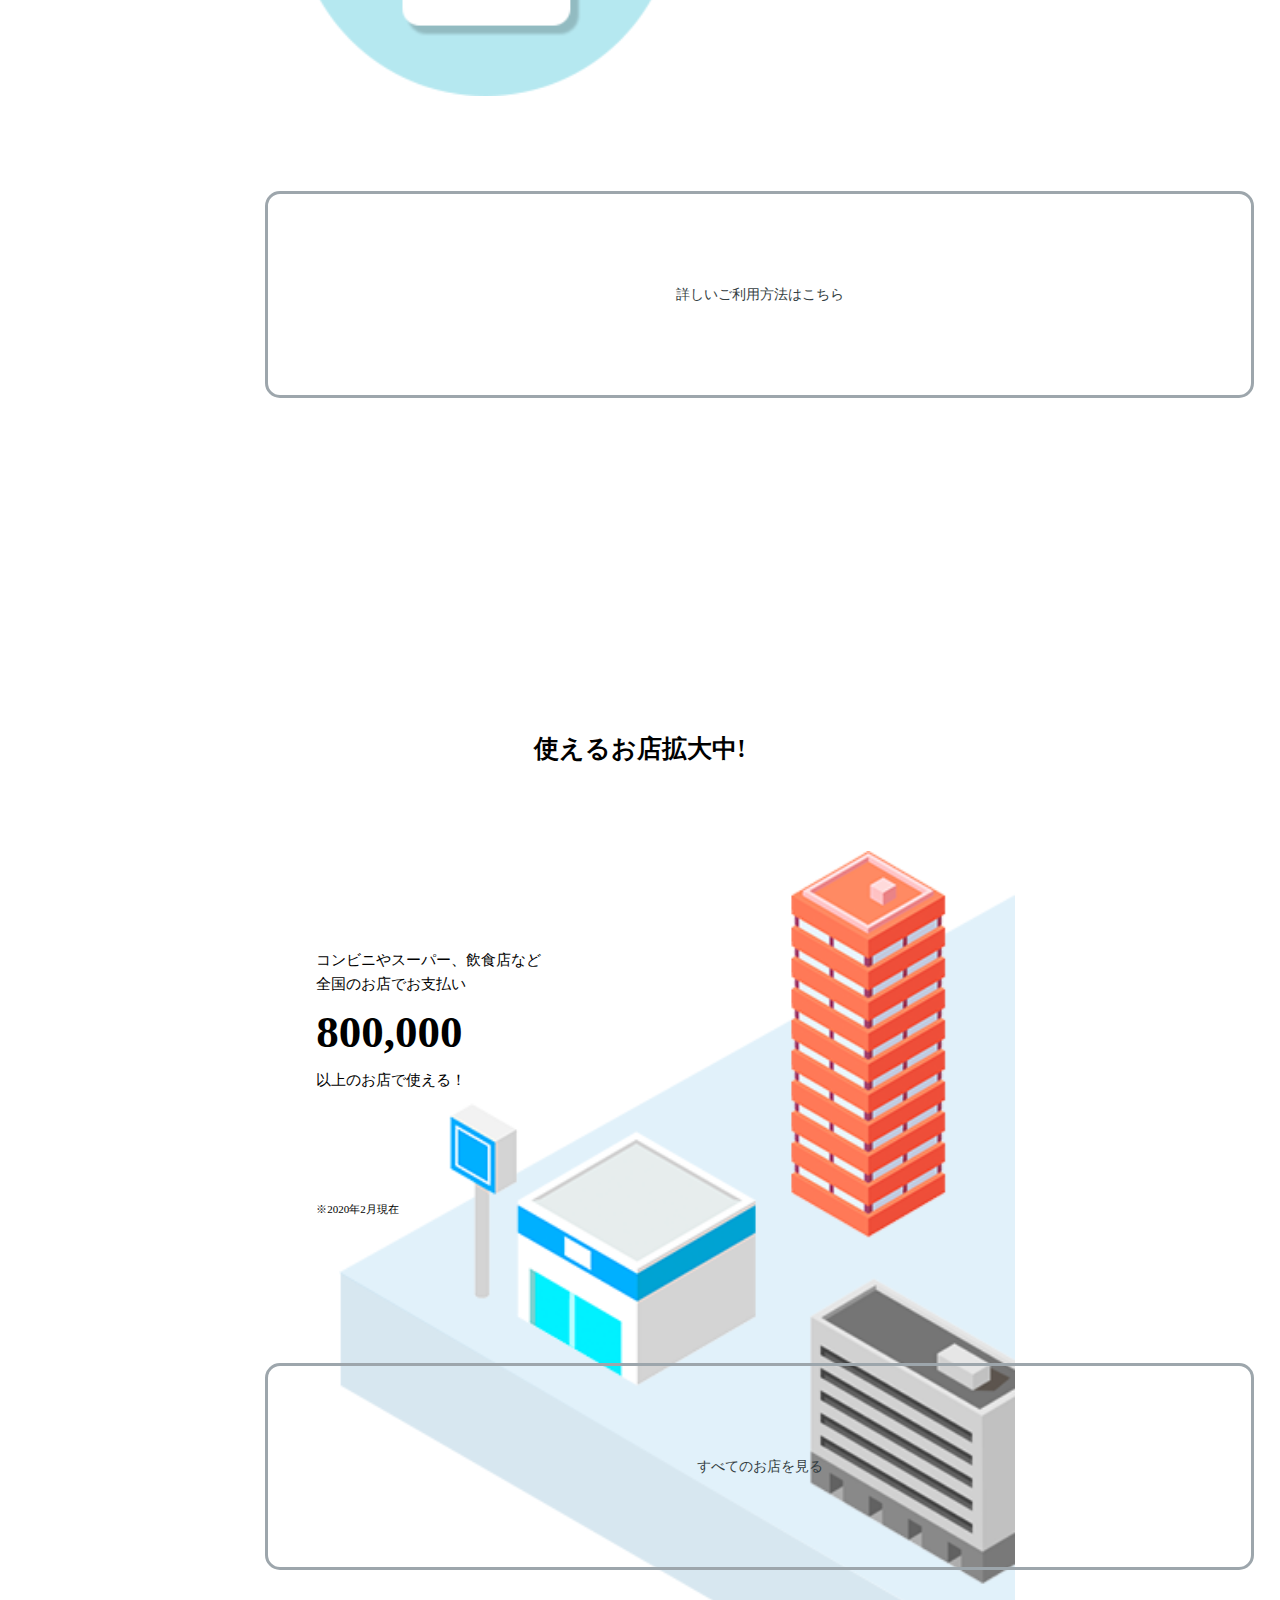
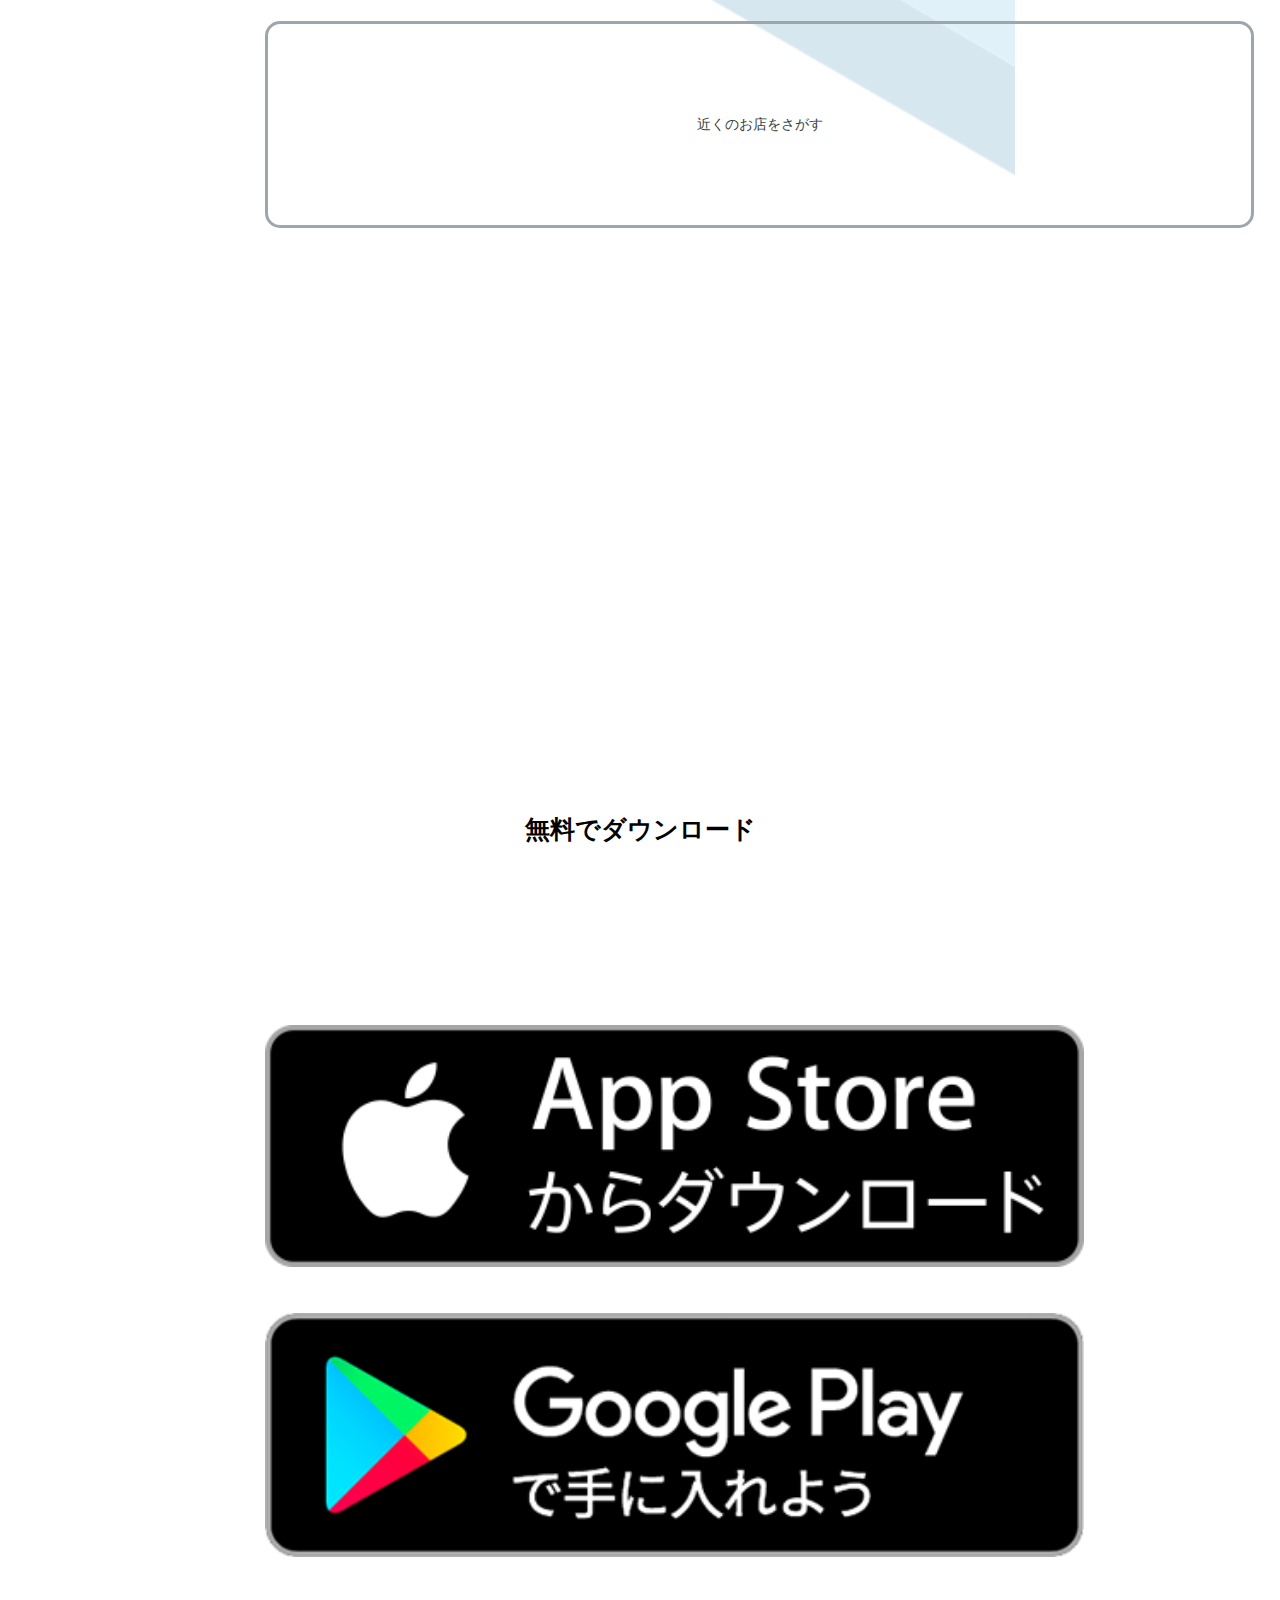
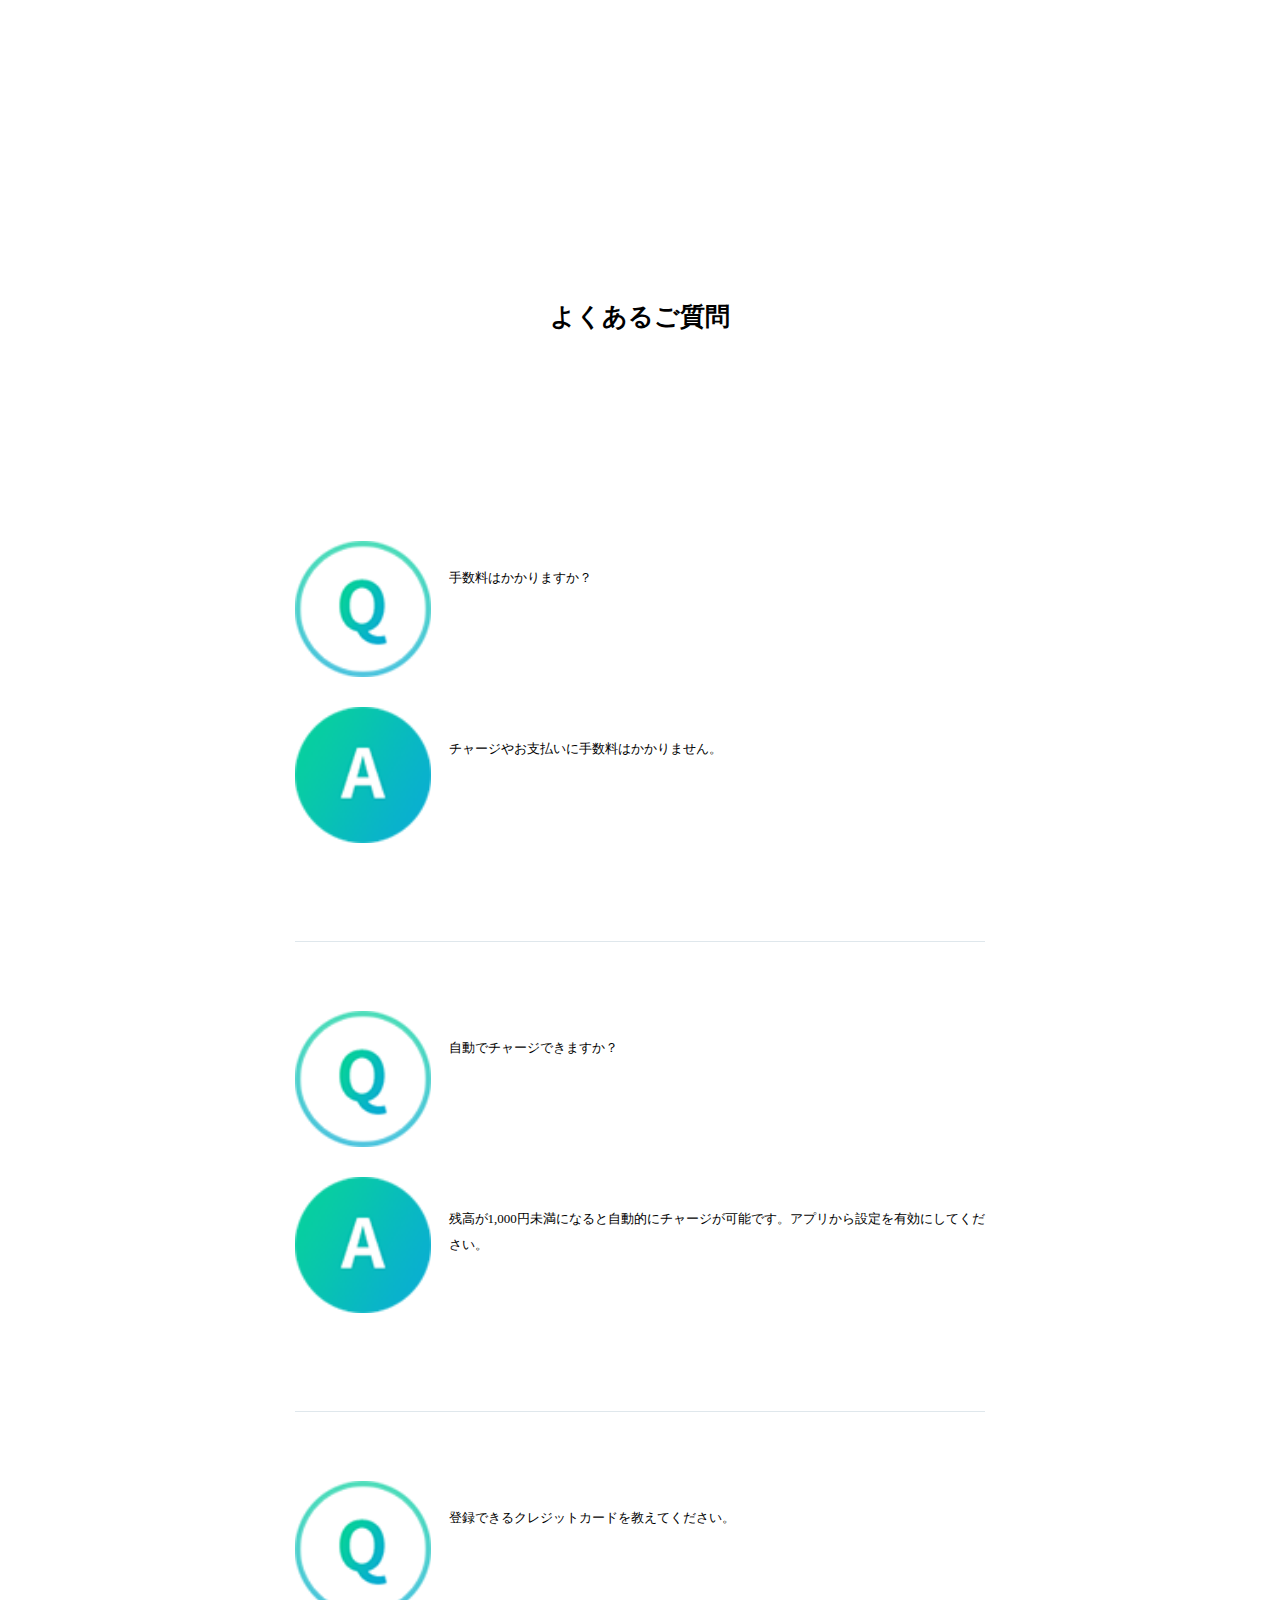
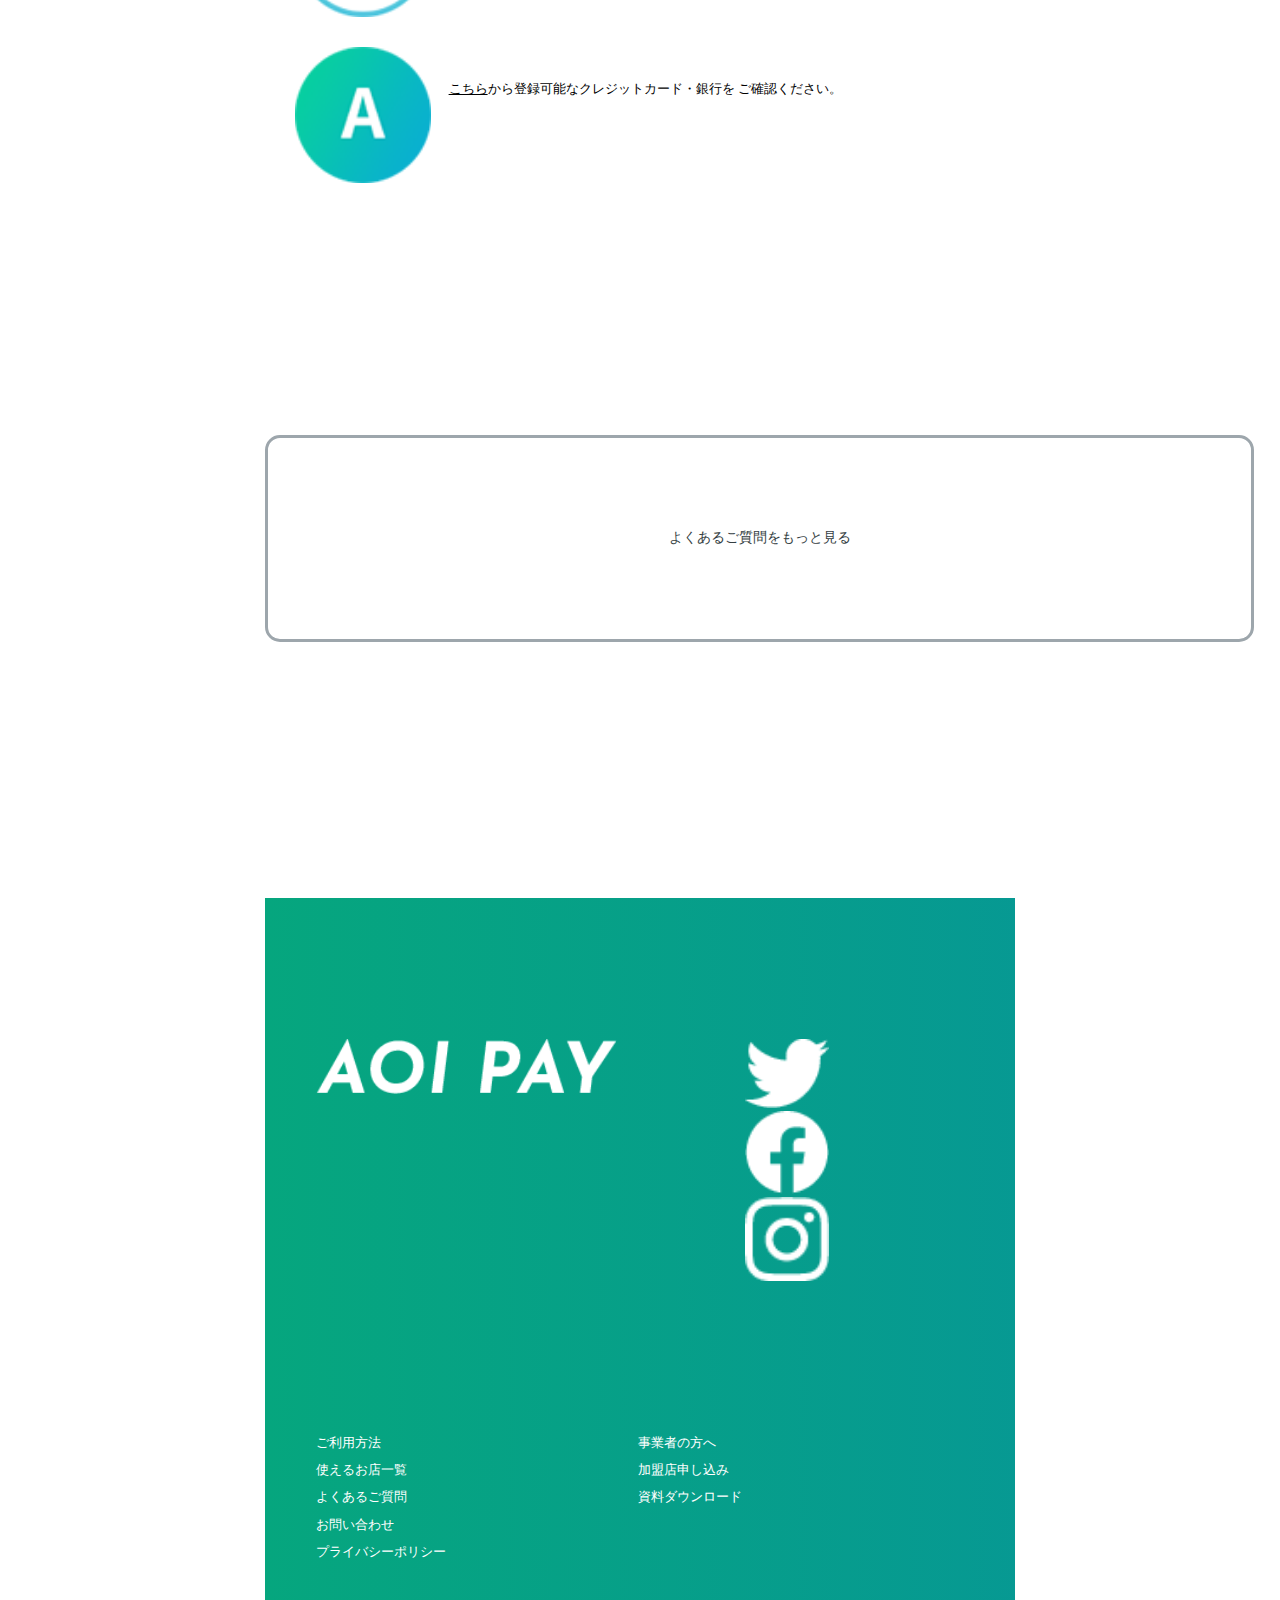
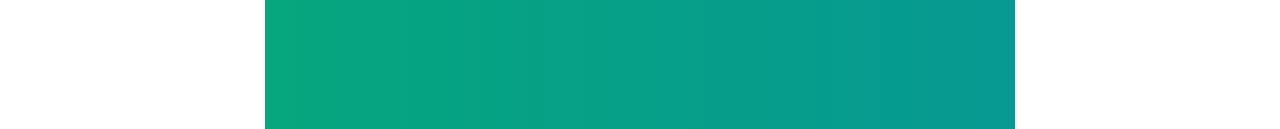
==== commit 00f4228d: "自宅修正　1013" ====
--- a/index.html
+++ b/index.html
@@ -8,6 +8,7 @@
     <meta name="viewport" content="width=device-width, initial-scale=1">
     <link href="reset.css" rel="stylesheet" type="text/css">
     <link href="style.css" rel="stylesheet" type="text/css">
+    <link href="top.css" rel="stylesheet" type="text/css">
 </head>
 
 
--- a/style.css
+++ b/style.css
@@ -33,275 +33,6 @@
     top: 1.7vw;
 }
 
-/*メイン*/
-
-.main_view {
-    max-width: 100%;
-    height: 100vw;
-    background-image: url(images/mv.png);
-    background-position: center;
-    background-size: cover;
-    position: relative;
-}
-
-.main_view h1 {
-    position: absolute;
-    top: 36%;
-    left: 4%;
-    width: 46%;
-}
-
-.main_view p {
-    position: absolute;
-    top: 17.8%;
-    left: 4%;
-    width: 46%;
-}
-
-.campaign h2 {
-    font-size: 2.5rem;
-    text-align: center;
-    margin-top: 12.6vw;
-    margin-bottom: 10.5vw;
-}
-
-.campaign .campaign-grop {
-    width: 72%;
-    margin: 0 auto;
-    position: relative;
-}
-
-.campaign .campaign-grop {
-    width: 72%;
-    margin: 0 auto;
-}
-
-.campaign .campaign-grop .campaign-bnr {
-    position: relative;
-}
-
-.campaign .campaign-left_btn {
-    width: 7%;
-    position: absolute;
-    left: -11%;
-    top: 11vw;
-}
-
-.campaign .campaign-right_btn {
-    width: 7%;
-    position: absolute;
-    right: -11vw;
-    top: 11vw;
-}
-
-/*ご利用方法*/
-
-.service h2 {
-    font-size: 2.5rem;
-    text-align: center;
-    margin-top: 26.6%;
-    margin-bottom: 9.3%;
-}
-
-.service .service_text {
-    font-size: 1.5rem;
-    font-weight: bold;
-    line-height: 1.6;
-    margin-left: 5.73vw;
-}
-
-.service .service_text_card {
-    font-weight: bold;
-    line-height: 1.9;
-    font-size: 1.5rem;
-    margin-left: 5.73vw;
-}
-
-.service .card_text {
-    font-weight: normal;
-    line-height: 1.6;
-    font-size: 1.3rem;
-}
-
-.service .service_grop li {
-    display: flex;
-    width: 92%;
-    margin: 0 auto;
-    align-items: center;
-    margin-bottom: -4.8vw;
-}
-
-.service .service_grop li .aoipay_icon {
-    width: 29.8vw;
-}
-
-.service .service_grop li .card_icon {
-    width: 29.8vw;
-}
-
-.service .service_grop li .QR-icon {
-    width: 29.8vw;
-}
-
-.service .btn {
-    border: solid;
-    border-radius: 15px;
-    color: rgb(157, 166, 172);
-    width: 76.8vw;
-    margin: 0 auto;
-    text-align: center;
-    margin-top: 12vw;
-}
-
-.service .btn a {
-    color: rgb(52, 62, 66);
-    text-decoration: none;
-    width: 100%;
-    height: 15.7vw;
-    display: flex;
-    justify-content: center;
-    align-items: center;
-}
-
-.announce {
-    background-image: url(images/town.png);
-    background-position: top 9vw right;
-    background-size: 52.8vw;
-    background-repeat: no-repeat;
-}
-
-.announce h2 {
-    text-align: center;
-    font-size: 2.5rem;
-    margin-top: 26.4vw;
-    margin-bottom: 14.6vw;
-}
-
-.announce .announce-text {
-    text-align: left;
-    font-size: 1.5rem;
-    line-height: 1.6;
-    margin-left: 4vw;
-}
-
-.announce .announce-text :last-child {
-    margin: 6.6vw 0 9.3vw;
-    font-size: 1.1rem;
-    line-height: 5.3vw;
-}
-
-.announce .announce-text b {
-    font-size: 4.5rem;
-}
-
-.announce .announce-text a {
-    font-size: 4.5rem;
-    line-height: 20vw;
-}
-
-.announce .announce-btn {
-    border: solid;
-    border-radius: 15px;
-    color: rgb(157, 166, 172);
-    width: 76.8vw;
-    margin: 0 auto;
-    text-align: center;
-    margin-bottom: 4vw;
-}
-
-.announce .announce-btn a {
-    color: rgb(52, 62, 66);
-    text-decoration: none;
-    width: 100%;
-    height: 15.7vw;
-    display: flex;
-    justify-content: center;
-    align-items: center;
-}
-
-.download h2 {
-    font-size: 2.5rem;
-    text-align: center;
-    margin-top: 46vw;
-    margin-bottom: 14.3vw;
-}
-
-.download p {
-    width: 64vw;
-    margin: 0 auto;
-    margin-bottom: 3.3vw;
-}
-
-.cussion h2 {
-    text-align: center;
-    font-size: 2.5rem;
-    margin-top: 26.9vw;
-    margin-bottom: 11.2vw;
-}
-
-.cussion ul {
-    width: 92%;
-    margin: 0 auto;
-    list-style: none;
-}
-
-.cussion li {
-    border-top: solid rgb(223, 231, 236);
-    border-width: 1px 0 1px;
-    padding: 5.4vw 0 5.4vw 0;
-}
-
-.cussion li:first-child {
-    border: none;
-}
-
-.cussion dl {
-    font-size: 1.3rem;
-}
-
-.cussion dt {
-    background-image: url(images/Q-mark.png);
-    background-repeat: no-repeat;
-    background-size: 10.6vw;
-    padding-left: 12vw;
-    padding-top: 2.3vw;
-    height: 10.62vw;
-}
-
-.cussion dd {
-    background-image: url(images/A-mark.png);
-    background-repeat: no-repeat;
-    background-size: 10.6vw;
-    padding-left: 12vw;
-    padding-top: 2.3vw;
-    height: 10.62vw;
-    line-height: 2;
-    font-size: 1.3rem;
-}
-
-.cussion a {
-    color: black;
-}
-
-.cussion .btn {
-    border: solid;
-    border-radius: 15px;
-    color: rgb(157, 166, 172);
-    width: 76.8vw;
-    margin: 0 auto;
-    text-align: center;
-    margin-top: 12vw;
-}
-
-.cussion .btn a {
-    color: rgb(52, 62, 66);
-    text-decoration: none;
-    width: 100%;
-    height: 15.7vw;
-    display: flex;
-    justify-content: center;
-    align-items: center;
-}
 
 /*フッター*/
 
@@ -311,14 +42,13 @@
     background-image: linear-gradient(to right, #06a67e 0%, #0790a1 100%);
     background-size: 100vw;
     margin-top: 20vw;
-
 }
 
-footer .footer-grop{
+footer .footer-grop {
     padding-left: 4vw;
 }
 
-footer .footer-aicon-group{
+footer .footer-aicon-group {
     display: flex;
     padding-top: 11vw;
     padding-bottom: 11.3vw;
@@ -327,7 +57,6 @@
 footer .footer-aoypay {
     padding-right: 10vw;
 }
-
 
 footer li {
     list-style: none;
@@ -354,7 +83,7 @@
     display: flex;
 }
 
-footer .footer-text-list{
+footer .footer-text-list {
     display: flex;
     margin-bottom: 12.8vw;
 }
--- a/top.css
+++ b/top.css
@@ -0,0 +1,268 @@
+
+.main_view {
+    max-width: 100%;
+    height: 100vw;
+    background-image: url(images/mv.png);
+    background-position: center;
+    background-size: cover;
+    position: relative;
+}
+
+.main_view h1 {
+    position: absolute;
+    top: 36%;
+    left: 4%;
+    width: 46%;
+}
+
+.main_view p {
+    position: absolute;
+    top: 17.8%;
+    left: 4%;
+    width: 46%;
+}
+
+.campaign h2 {
+    font-size: 2.5rem;
+    text-align: center;
+    margin-top: 12.6vw;
+    margin-bottom: 10.5vw;
+}
+
+.campaign .campaign-grop {
+    width: 72%;
+    margin: 0 auto;
+    position: relative;
+}
+
+.campaign .campaign-grop {
+    width: 72%;
+    margin: 0 auto;
+}
+
+.campaign .campaign-grop .campaign-bnr {
+    position: relative;
+}
+
+.campaign .campaign-left_btn {
+    width: 7%;
+    position: absolute;
+    left: -11%;
+    top: 11vw;
+}
+
+.campaign .campaign-right_btn {
+    width: 7%;
+    position: absolute;
+    right: -11vw;
+    top: 11vw;
+}
+
+/*ご利用方法*/
+
+.service h2 {
+    font-size: 2.5rem;
+    text-align: center;
+    margin-top: 26.6%;
+    margin-bottom: 9.3%;
+}
+
+.service .service_text {
+    font-size: 1.5rem;
+    font-weight: bold;
+    line-height: 1.6;
+    margin-left: 5.73vw;
+}
+
+.service .service_text_card {
+    font-weight: bold;
+    line-height: 1.9;
+    font-size: 1.5rem;
+    margin-left: 5.73vw;
+}
+
+.service .card_text {
+    font-weight: normal;
+    line-height: 1.6;
+    font-size: 1.3rem;
+}
+
+.service .service_grop li {
+    display: flex;
+    width: 92%;
+    margin: 0 auto;
+    align-items: center;
+    margin-bottom: -4.8vw;
+}
+
+.service .service_grop li .aoipay_icon {
+    width: 29.8vw;
+}
+
+.service .service_grop li .card_icon {
+    width: 29.8vw;
+}
+
+.service .service_grop li .QR-icon {
+    width: 29.8vw;
+}
+
+.service .btn {
+    border: solid;
+    border-radius: 15px;
+    color: rgb(157, 166, 172);
+    width: 76.8vw;
+    margin: 0 auto;
+    text-align: center;
+    margin-top: 12vw;
+}
+
+.service .btn a {
+    color: rgb(52, 62, 66);
+    text-decoration: none;
+    width: 100%;
+    height: 15.7vw;
+    display: flex;
+    justify-content: center;
+    align-items: center;
+}
+
+.announce {
+    background-image: url(images/town.png);
+    background-position: top 9vw right;
+    background-size: 52.8vw;
+    background-repeat: no-repeat;
+}
+
+.announce h2 {
+    text-align: center;
+    font-size: 2.5rem;
+    margin-top: 26.4vw;
+    margin-bottom: 14.6vw;
+}
+
+.announce .announce-text {
+    text-align: left;
+    font-size: 1.5rem;
+    line-height: 1.6;
+    margin-left: 4vw;
+}
+
+.announce .announce-text :last-child {
+    margin: 6.6vw 0 9.3vw;
+    font-size: 1.1rem;
+    line-height: 5.3vw;
+}
+
+.announce .announce-text b {
+    font-size: 4.5rem;
+}
+
+.announce .announce-text a {
+    font-size: 4.5rem;
+    line-height: 20vw;
+}
+
+.announce .announce-btn {
+    border: solid;
+    border-radius: 15px;
+    color: rgb(157, 166, 172);
+    width: 76.8vw;
+    margin: 0 auto;
+    text-align: center;
+    margin-bottom: 4vw;
+}
+
+.announce .announce-btn a {
+    color: rgb(52, 62, 66);
+    text-decoration: none;
+    width: 100%;
+    height: 15.7vw;
+    display: flex;
+    justify-content: center;
+    align-items: center;
+}
+
+.download h2 {
+    font-size: 2.5rem;
+    text-align: center;
+    margin-top: 46vw;
+    margin-bottom: 14.3vw;
+}
+
+.download p {
+    width: 64vw;
+    margin: 0 auto;
+    margin-bottom: 3.3vw;
+}
+
+.cussion h2 {
+    text-align: center;
+    font-size: 2.5rem;
+    margin-top: 26.9vw;
+    margin-bottom: 11.2vw;
+}
+
+.cussion ul {
+    width: 92%;
+    margin: 0 auto;
+    list-style: none;
+}
+
+.cussion li {
+    border-top: solid rgb(223, 231, 236);
+    border-width: 1px 0 1px;
+    padding: 5.4vw 0 5.4vw 0;
+}
+
+.cussion li:first-child {
+    border: none;
+}
+
+.cussion dl {
+    font-size: 1.3rem;
+}
+
+.cussion dt {
+    background-image: url(images/Q-mark.png);
+    background-repeat: no-repeat;
+    background-size: 10.6vw;
+    padding-left: 12vw;
+    padding-top: 2.3vw;
+    height: 10.62vw;
+}
+
+.cussion dd {
+    background-image: url(images/A-mark.png);
+    background-repeat: no-repeat;
+    background-size: 10.6vw;
+    padding-left: 12vw;
+    padding-top: 2.3vw;
+    height: 10.62vw;
+    line-height: 2;
+    font-size: 1.3rem;
+}
+
+.cussion a {
+    color: black;
+}
+
+.cussion .btn {
+    border: solid;
+    border-radius: 15px;
+    color: rgb(157, 166, 172);
+    width: 76.8vw;
+    margin: 0 auto;
+    text-align: center;
+    margin-top: 12vw;
+}
+
+.cussion .btn a {
+    color: rgb(52, 62, 66);
+    text-decoration: none;
+    width: 100%;
+    height: 15.7vw;
+    display: flex;
+    justify-content: center;
+    align-items: center;
+}
